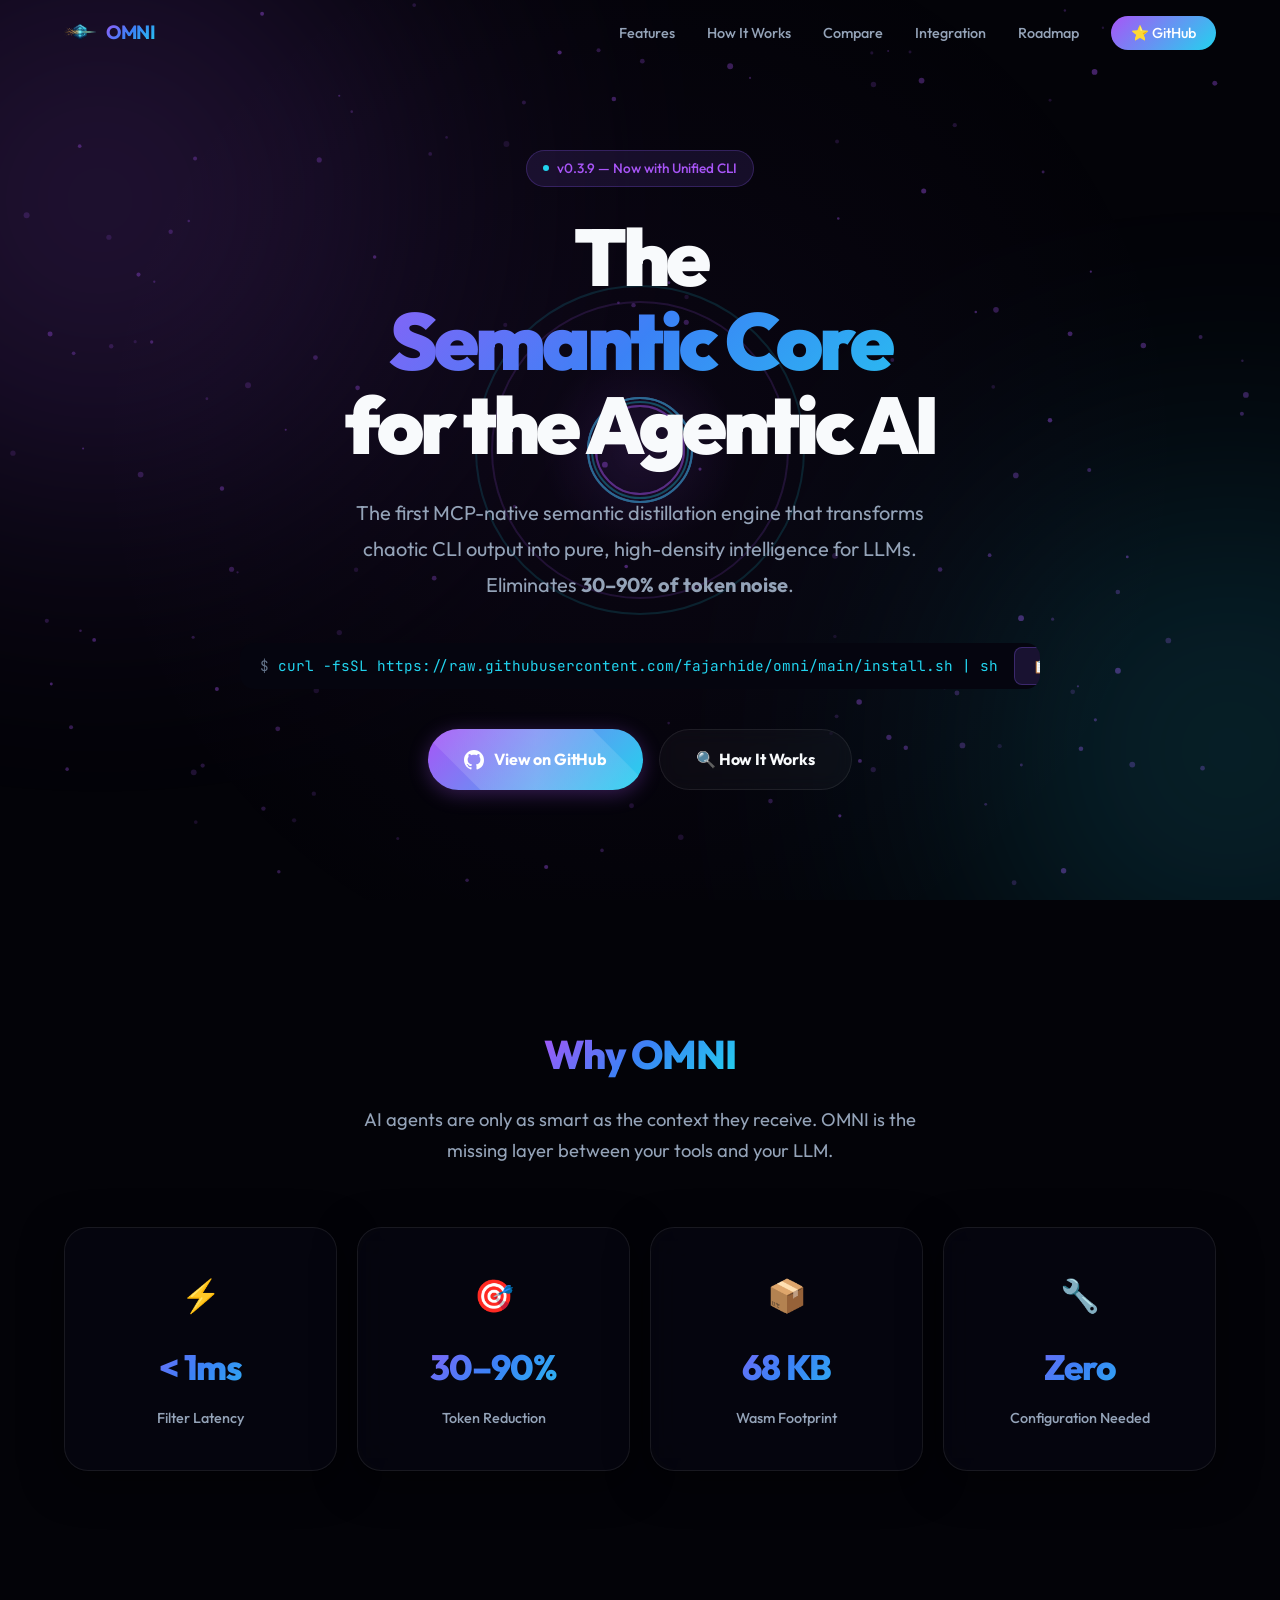
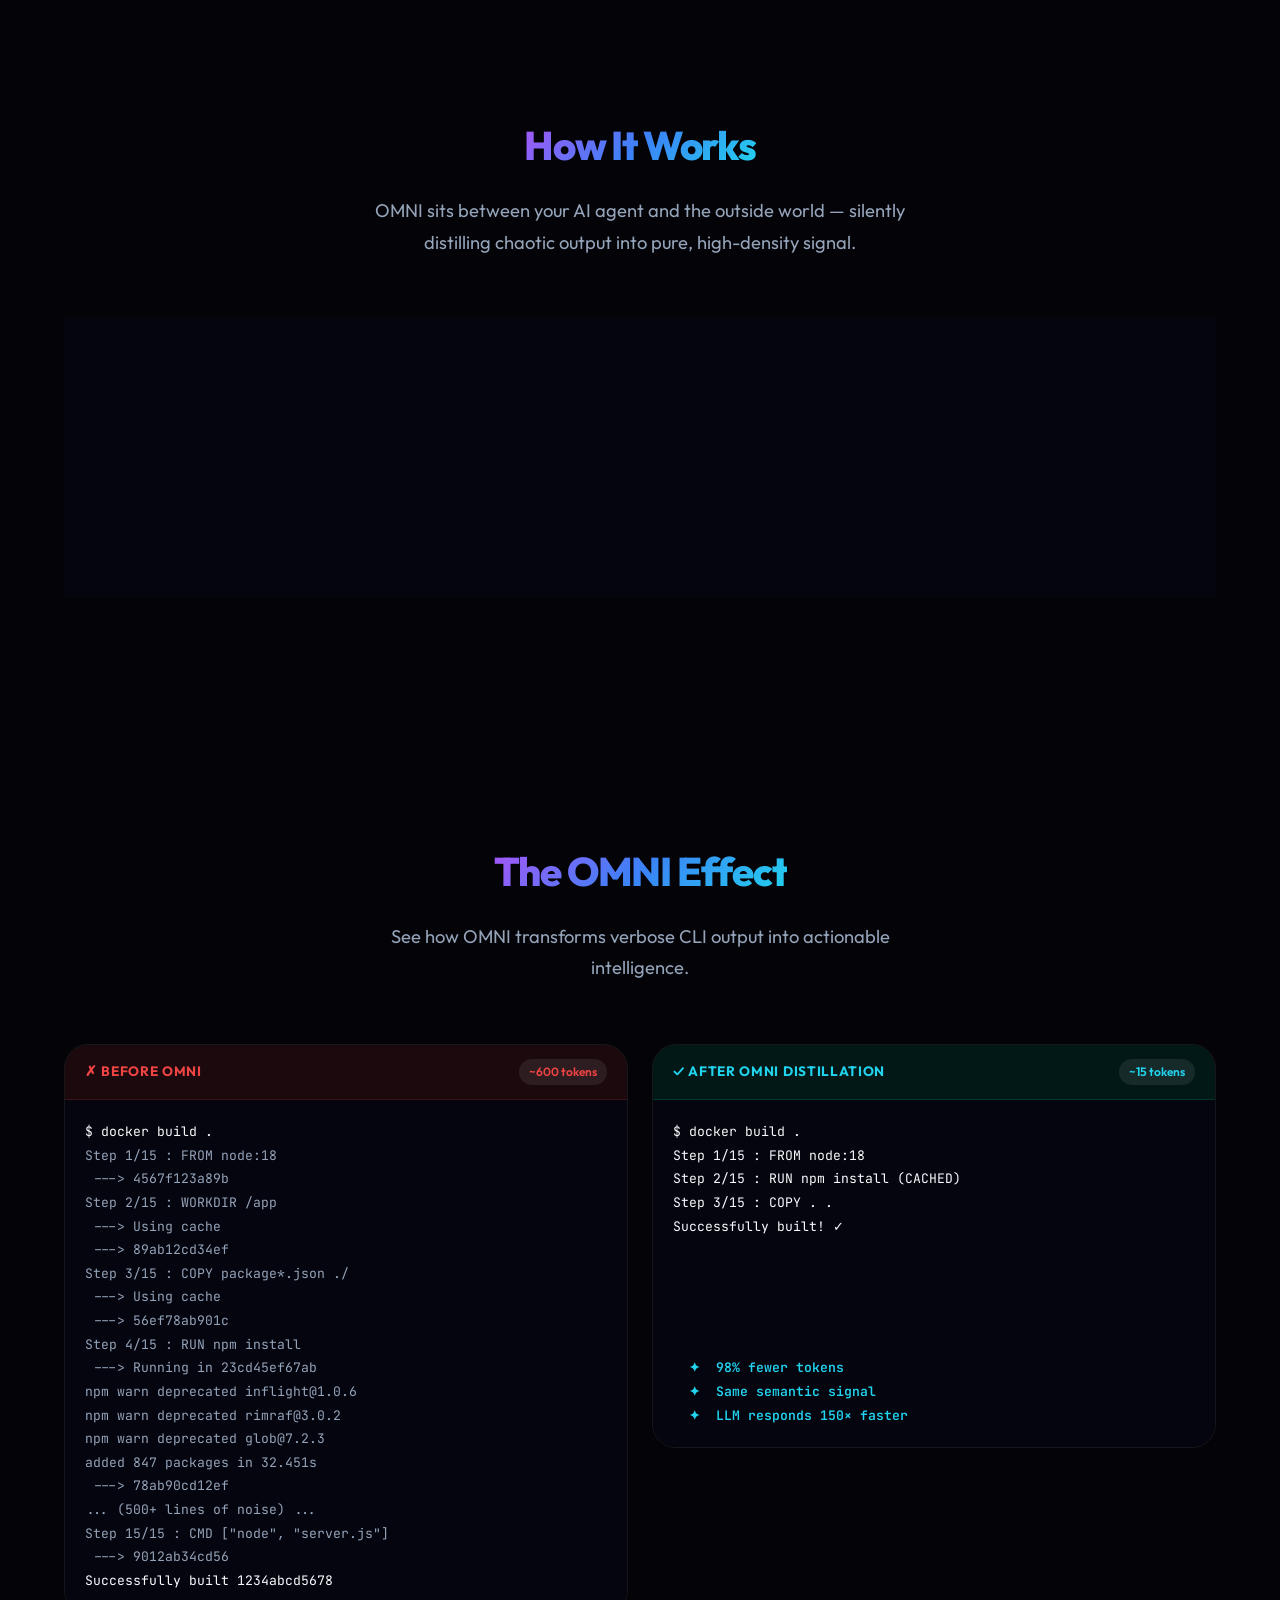
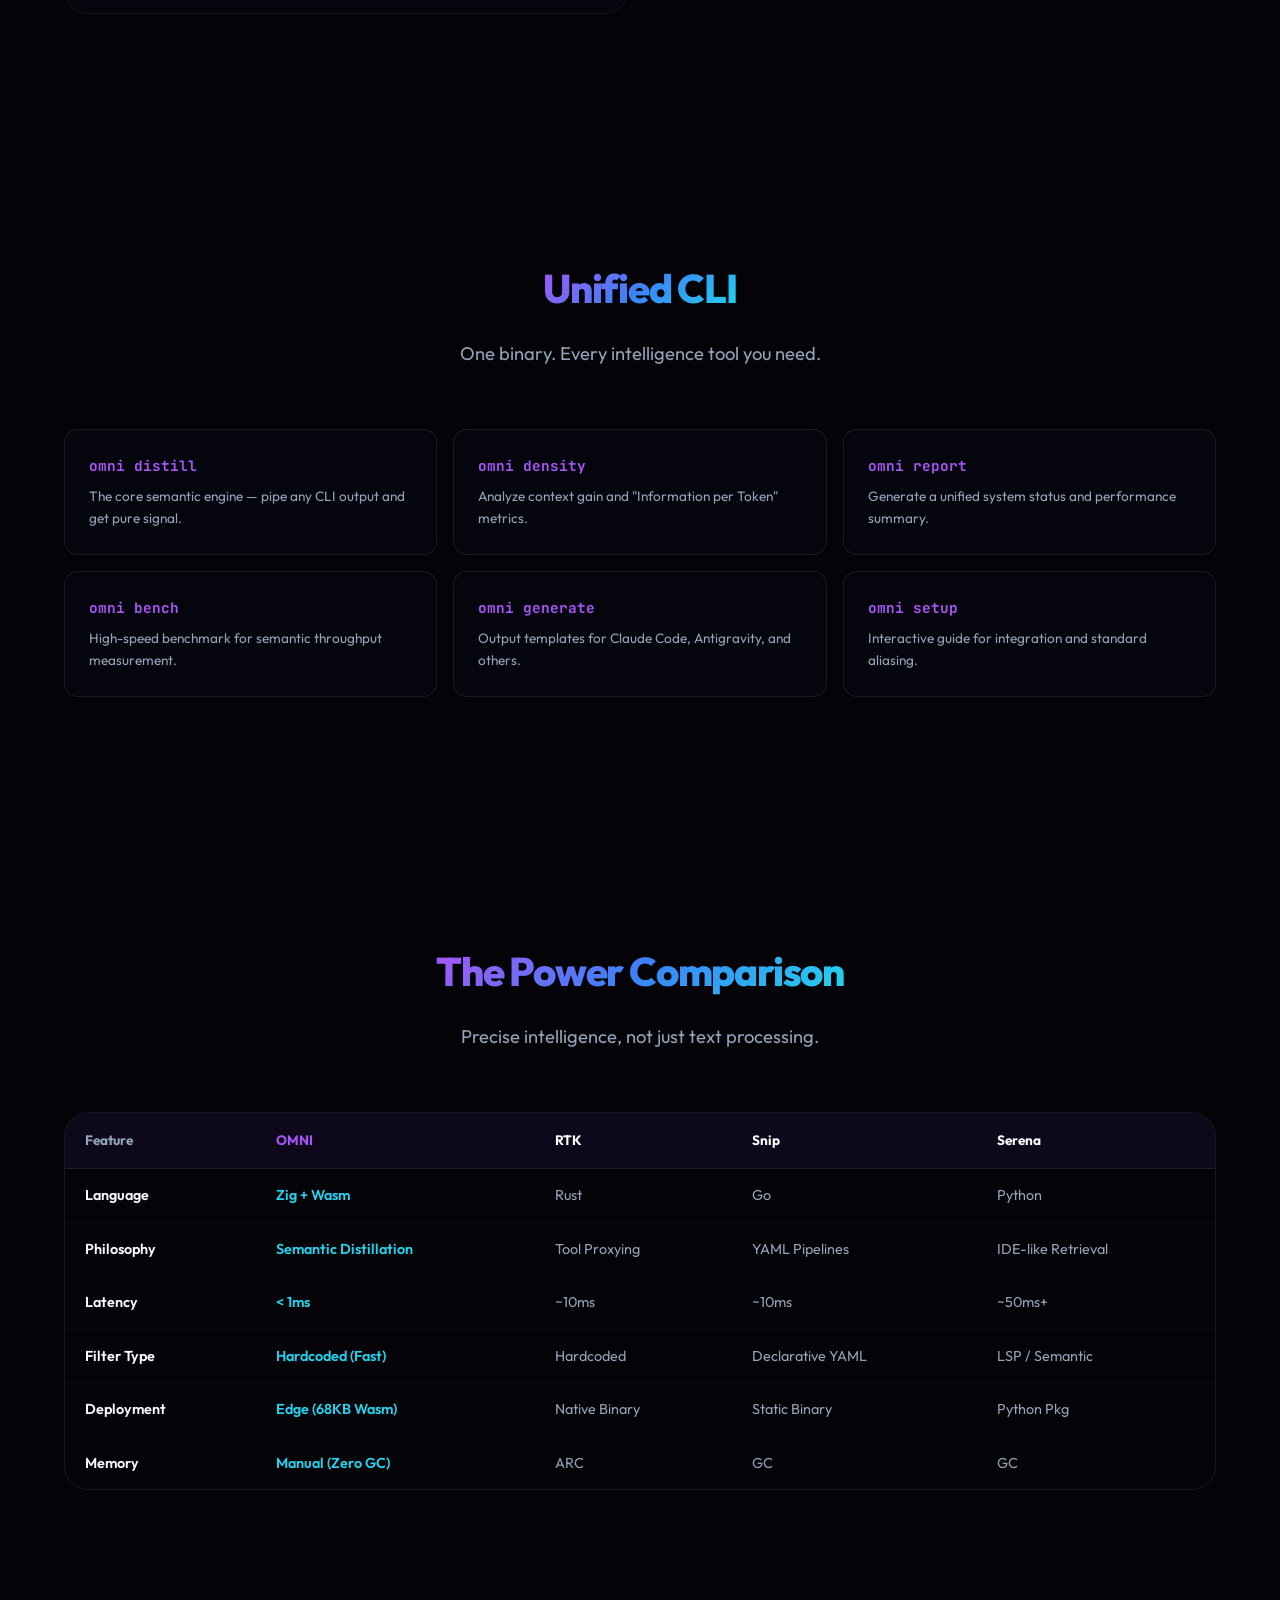
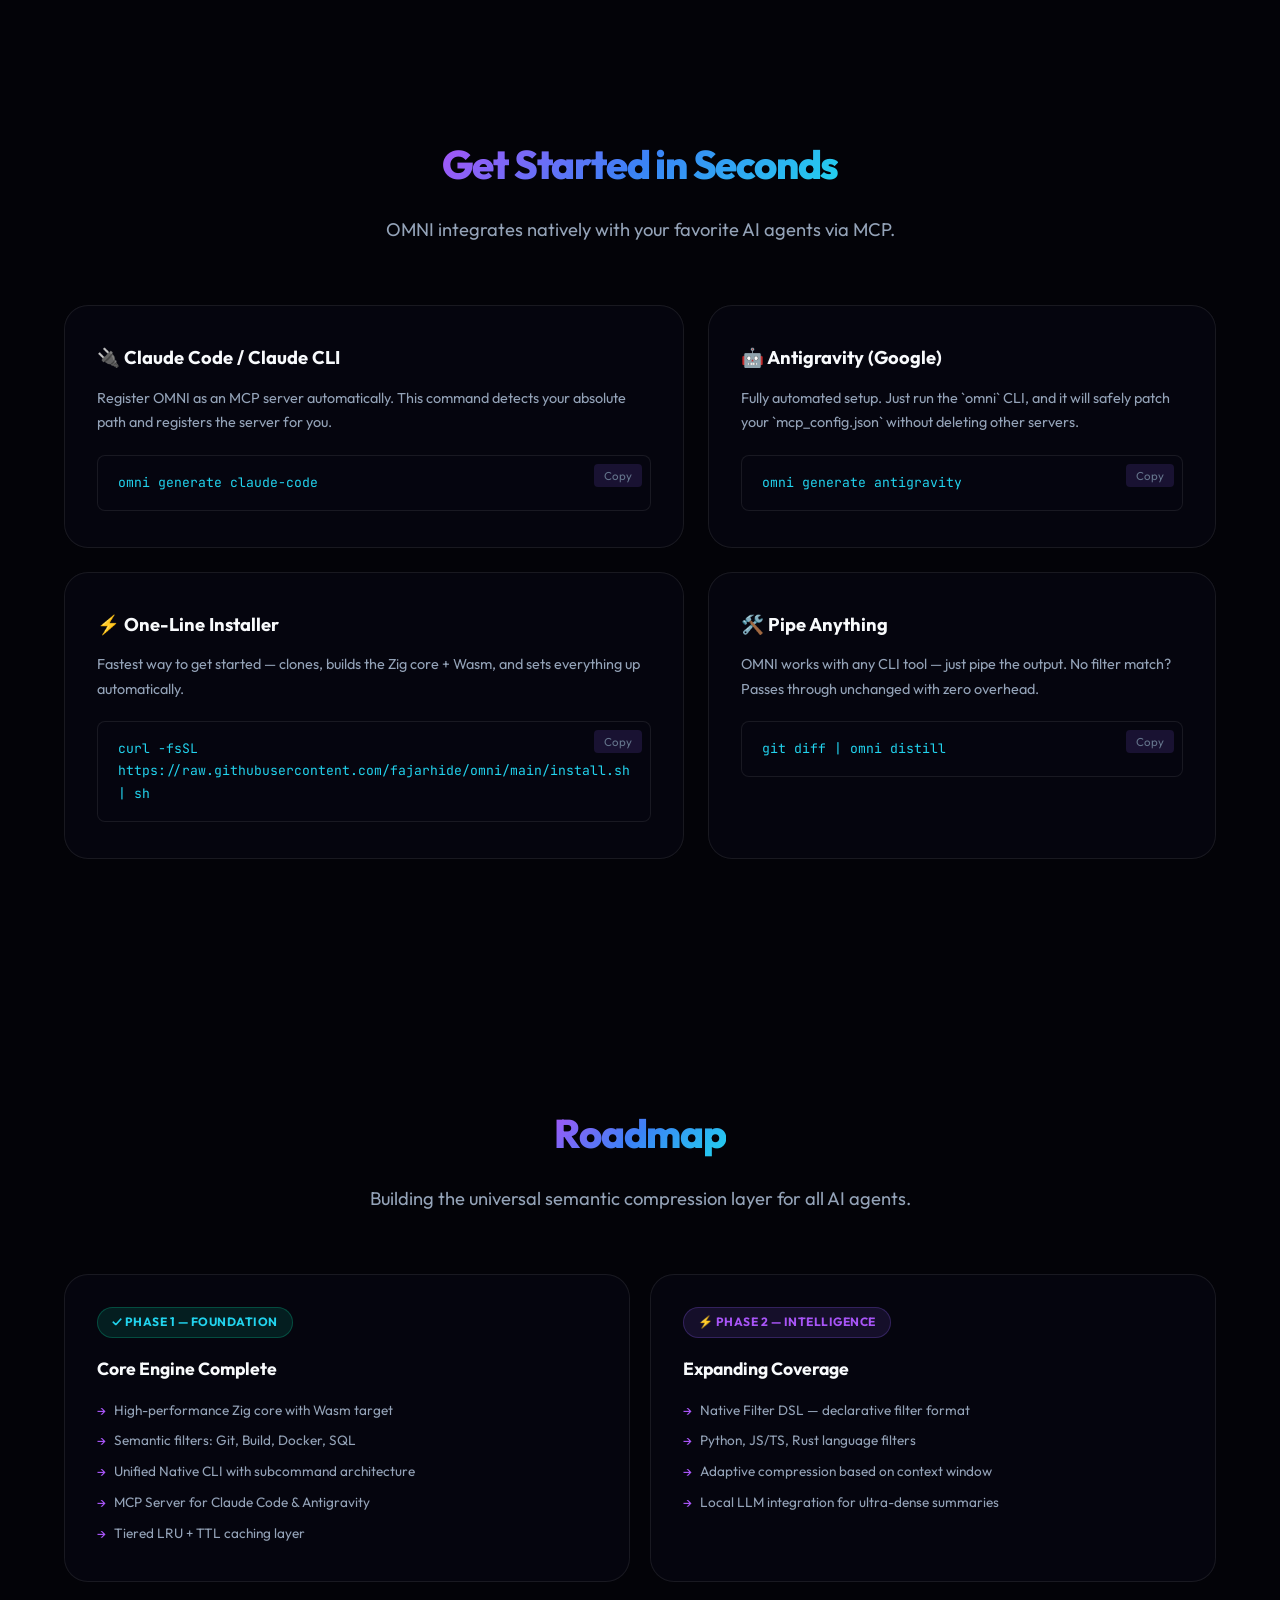
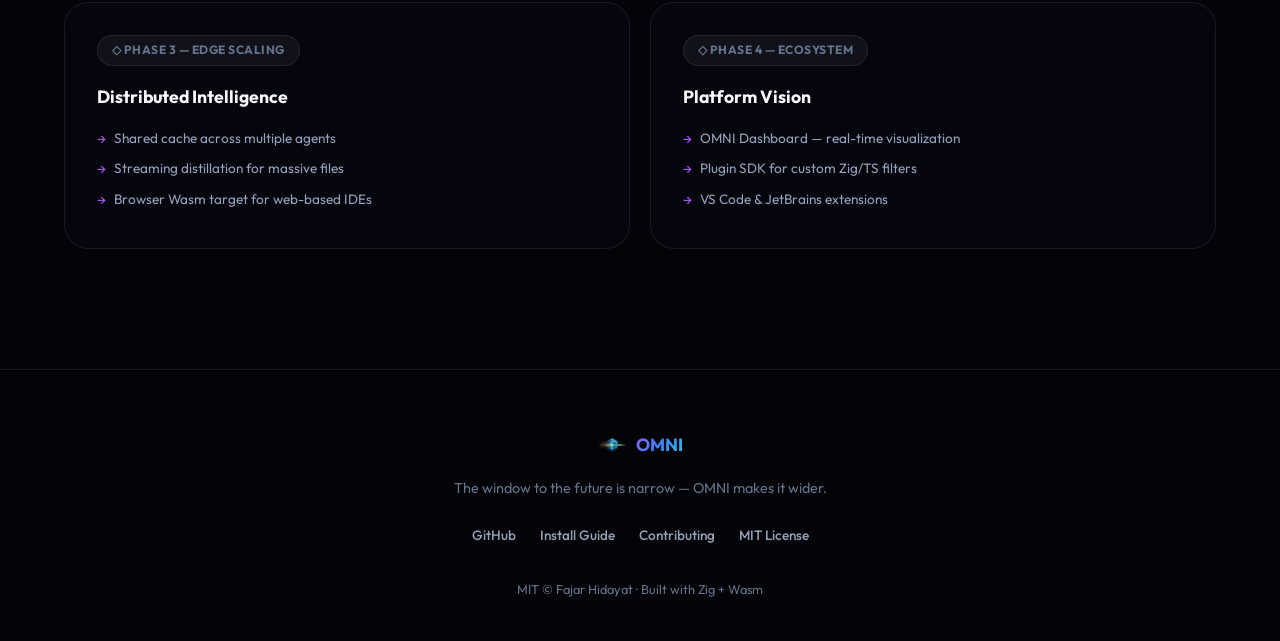
==== page/index.html @ d7916f7d "feat: Add `update` command for version checks, improve Homebrew path stability, and dynamically upda" ====
<!DOCTYPE html>
<html lang="en">
<head>
  <meta charset="UTF-8">
  <meta name="viewport" content="width=device-width, initial-scale=1.0">
  <title>OMNI — The Semantic Core for the Agentic AI</title>
  <meta name="description" content="The first MCP-native semantic distillation engine. Eliminates 30–90% of token noise from CLI output — powered by Zig, portable via Wasm.">
  <meta name="keywords" content="OMNI, MCP, semantic distillation, token optimization, Zig, WebAssembly, LLM, AI, Claude, context window">
  <meta name="author" content="Fajar Hidayat">
  <meta property="og:title" content="OMNI — The Semantic Core for the Agentic AI">
  <meta property="og:description" content="Eliminate 30–90% of token noise. The first MCP-native semantic distillation engine powered by Zig + Wasm.">
  <meta property="og:type" content="website">
  <link rel="stylesheet" href="style.css">
</head>
<body>

  <!-- Starfield Background -->
  <div class="starfield" aria-hidden="true"></div>

  <!-- ===== NAVBAR ===== -->
  <nav class="navbar" id="navbar">
    <div class="container">
      <a href="#" class="nav-brand">
        <img src="logo.png" alt="OMNI Logo">
        <span class="gradient-text">OMNI</span>
      </a>
      <ul class="nav-links">
        <li><a href="#features">Features</a></li>
        <li><a href="#how-it-works">How It Works</a></li>
        <li><a href="#comparison">Compare</a></li>
        <li><a href="#integration">Integration</a></li>
        <li><a href="#roadmap">Roadmap</a></li>
        <li><a href="https://github.com/fajarhide/omni" class="nav-cta" target="_blank">⭐ GitHub</a></li>
      </ul>
      <button class="mobile-toggle" aria-label="Toggle menu" id="mobile-toggle">☰</button>
    </div>
  </nav>

  <!-- ===== HERO ===== -->
  <section class="hero" id="hero">
    <canvas id="hero-canvas"></canvas>
    <div class="hero-content">
      <div class="hero-badge">
        <span class="dot"></span>
        v0.3.9 — Now with Unified CLI
      </div>
      <h1>
        <span class="reveal">The <span class="gradient-text">Semantic Core</span></span>
        <span class="reveal">for the Agentic AI</span>
      </h1>
      <p class="hero-description">
        The first MCP-native semantic distillation engine that transforms chaotic CLI output 
        into pure, high-density intelligence for LLMs. Eliminates <strong>30–90% of token noise</strong>.
      </p>

      <!-- One-Line Installer -->
      <div class="install-box">
        <code><span class="prefix">$</span> curl -fsSL https://raw.githubusercontent.com/fajarhide/omni/main/install.sh | sh</code>
        <button class="copy-btn" data-copy="curl -fsSL https://raw.githubusercontent.com/fajarhide/omni/main/install.sh | sh">
          📋 Copy
        </button>
      </div>

      <div class="hero-actions">
        <a href="https://github.com/fajarhide/omni" class="btn btn-primary" target="_blank">
          <svg width="20" height="20" viewBox="0 0 24 24" fill="currentColor"><path d="M12 0C5.37 0 0 5.37 0 12c0 5.31 3.435 9.795 8.205 11.385.6.105.825-.255.825-.57 0-.285-.015-1.23-.015-2.235-3.015.555-3.795-.735-4.035-1.41-.135-.345-.72-1.41-1.23-1.695-.42-.225-1.02-.78-.015-.795.945-.015 1.62.87 1.845 1.23 1.08 1.815 2.805 1.305 3.495.99.105-.78.42-1.305.765-1.605-2.67-.3-5.46-1.335-5.46-5.925 0-1.305.465-2.385 1.23-3.225-.12-.3-.54-1.53.12-3.18 0 0 1.005-.315 3.3 1.23.96-.27 1.98-.405 3-.405s2.04.135 3 .405c2.295-1.56 3.3-1.23 3.3-1.23.66 1.65.24 2.88.12 3.18.765.84 1.23 1.905 1.23 3.225 0 4.605-2.805 5.625-5.475 5.925.435.375.81 1.095.81 2.22 0 1.605-.015 2.895-.015 3.3 0 .315.225.69.825.57A12.02 12.02 0 0 0 24 12c0-6.63-5.37-12-12-12z"/></svg>
          View on GitHub
        </a>
        <a href="#how-it-works" class="btn btn-secondary">
          🔍 How It Works
        </a>
      </div>
    </div>
  </section>

  <!-- ===== FEATURE STATS ===== -->
  <section class="stats" id="features">
    <div class="container">
      <h2 class="section-title reveal"><span class="gradient-text">Why OMNI</span></h2>
      <p class="section-subtitle reveal">
        AI agents are only as smart as the context they receive. OMNI is the missing layer 
        between your tools and your LLM.
      </p>
      <div class="stats-grid reveal-children">
        <div class="stat-card">
          <span class="stat-icon">⚡</span>
          <div class="stat-value gradient-text">&lt; 1ms</div>
          <div class="stat-label">Filter Latency</div>
        </div>
        <div class="stat-card">
          <span class="stat-icon">🎯</span>
          <div class="stat-value gradient-text">30–90%</div>
          <div class="stat-label">Token Reduction</div>
        </div>
        <div class="stat-card">
          <span class="stat-icon">📦</span>
          <div class="stat-value gradient-text">68 KB</div>
          <div class="stat-label">Wasm Footprint</div>
        </div>
        <div class="stat-card">
          <span class="stat-icon">🔧</span>
          <div class="stat-value gradient-text">Zero</div>
          <div class="stat-label">Configuration Needed</div>
        </div>
      </div>
    </div>
  </section>

  <!-- ===== HOW IT WORKS ===== -->
  <section class="pipeline" id="how-it-works">
    <div class="container">
      <h2 class="section-title reveal"><span class="gradient-text">How It Works</span></h2>
      <p class="section-subtitle reveal">
        OMNI sits between your AI agent and the outside world — silently distilling 
        chaotic output into pure, high-density signal.
      </p>
      <div class="pipeline-visual reveal">
        <div class="pipeline-step">
          <div class="pipeline-node">
            <div class="node-icon">🛠️</div>
            <div class="node-title">Tool Output</div>
            <div class="node-desc">git diff · docker build<br>npm install · SQL queries</div>
          </div>
        </div>
        <div class="pipeline-arrow">→</div>
        <div class="pipeline-step">
          <div class="pipeline-node highlight">
            <div class="node-icon">🌌</div>
            <div class="node-title">OMNI Engine</div>
            <div class="node-desc">Zig Core + Wasm<br>LRU Cache · Semantic Filter</div>
          </div>
        </div>
        <div class="pipeline-arrow">→</div>
        <div class="pipeline-step">
          <div class="pipeline-node">
            <div class="node-icon">✨</div>
            <div class="node-title">Pure Signal</div>
            <div class="node-desc">30–90% fewer tokens<br>Zero noise, full context</div>
          </div>
        </div>
        <div class="pipeline-arrow">→</div>
        <div class="pipeline-step">
          <div class="pipeline-node">
            <div class="node-icon">🤖</div>
            <div class="node-title">AI Agent</div>
            <div class="node-desc">Claude · Cursor<br>Windsurf · Any MCP client</div>
          </div>
        </div>
      </div>
    </div>
  </section>

  <!-- ===== BEFORE / AFTER ===== -->
  <section class="comparison" id="before-after">
    <div class="container">
      <h2 class="section-title reveal"><span class="gradient-text">The OMNI Effect</span></h2>
      <p class="section-subtitle reveal">See how OMNI transforms verbose CLI output into actionable intelligence.</p>
      <div class="comparison-grid reveal-children">
        <div class="comparison-block before">
          <div class="comparison-header">
            ✗ Before OMNI
            <span class="token-badge">~600 tokens</span>
          </div>
          <pre>
<span class="highlight-line">$ docker build .</span>
Step 1/15 : FROM node:18
 ---> 4567f123a89b
Step 2/15 : WORKDIR /app
 ---> Using cache
 ---> 89ab12cd34ef
Step 3/15 : COPY package*.json ./
 ---> Using cache
 ---> 56ef78ab901c
Step 4/15 : RUN npm install
 ---> Running in 23cd45ef67ab
npm warn deprecated inflight@1.0.6
npm warn deprecated rimraf@3.0.2
npm warn deprecated glob@7.2.3
added 847 packages in 32.451s
 ---> 78ab90cd12ef
... (500+ lines of noise) ...
Step 15/15 : CMD ["node", "server.js"]
 ---> 9012ab34cd56
<span class="highlight-line">Successfully built 1234abcd5678</span></pre>
        </div>
        <div class="comparison-block after">
          <div class="comparison-header">
            ✓ After OMNI Distillation
            <span class="token-badge">~15 tokens</span>
          </div>
          <pre>
<span class="highlight-line">$ docker build .</span>
<span class="highlight-line">Step 1/15 : FROM node:18</span>
<span class="highlight-line">Step 2/15 : RUN npm install (CACHED)</span>
<span class="highlight-line">Step 3/15 : COPY . .</span>
<span class="highlight-line">Successfully built! ✓</span>




<span style="color: var(--accent-cyan); font-weight: 600;">
  ✦  98% fewer tokens
  ✦  Same semantic signal
  ✦  LLM responds 150× faster</span></pre>
        </div>
      </div>
    </div>
  </section>

  <!-- ===== CLI SUBCOMMANDS ===== -->
  <section class="cli-section" id="cli">
    <div class="container">
      <h2 class="section-title reveal"><span class="gradient-text">Unified CLI</span></h2>
      <p class="section-subtitle reveal">One binary. Every intelligence tool you need.</p>
      <div class="cli-grid reveal-children">
        <div class="cli-card">
          <div class="cli-name">omni distill</div>
          <div class="cli-desc">The core semantic engine — pipe any CLI output and get pure signal.</div>
        </div>
        <div class="cli-card">
          <div class="cli-name">omni density</div>
          <div class="cli-desc">Analyze context gain and "Information per Token" metrics.</div>
        </div>
        <div class="cli-card">
          <div class="cli-name">omni report</div>
          <div class="cli-desc">Generate a unified system status and performance summary.</div>
        </div>
        <div class="cli-card">
          <div class="cli-name">omni bench</div>
          <div class="cli-desc">High-speed benchmark for semantic throughput measurement.</div>
        </div>
        <div class="cli-card">
          <div class="cli-name">omni generate</div>
          <div class="cli-desc">Output templates for Claude Code, Antigravity, and others.</div>
        </div>
        <div class="cli-card">
          <div class="cli-name">omni setup</div>
          <div class="cli-desc">Interactive guide for integration and standard aliasing.</div>
        </div>
      </div>
    </div>
  </section>

  <!-- ===== COMPARISON TABLE ===== -->
  <section class="table-section" id="comparison">
    <div class="container">
      <h2 class="section-title reveal"><span class="gradient-text">The Power Comparison</span></h2>
      <p class="section-subtitle reveal">Precise intelligence, not just text processing.</p>
      <div class="comparison-table-wrapper reveal">
        <table class="comparison-table">
          <thead>
            <tr>
              <th>Feature</th>
              <th class="omni-col">OMNI</th>
              <th>RTK</th>
              <th>Snip</th>
              <th>Serena</th>
            </tr>
          </thead>
          <tbody>
            <tr>
              <td>Language</td>
              <td class="omni-col">Zig + Wasm</td>
              <td>Rust</td>
              <td>Go</td>
              <td>Python</td>
            </tr>
            <tr>
              <td>Philosophy</td>
              <td class="omni-col">Semantic Distillation</td>
              <td>Tool Proxying</td>
              <td>YAML Pipelines</td>
              <td>IDE-like Retrieval</td>
            </tr>
            <tr>
              <td>Latency</td>
              <td class="omni-col">< 1ms</td>
              <td>~10ms</td>
              <td>~10ms</td>
              <td>~50ms+</td>
            </tr>
            <tr>
              <td>Filter Type</td>
              <td class="omni-col">Hardcoded (Fast)</td>
              <td>Hardcoded</td>
              <td>Declarative YAML</td>
              <td>LSP / Semantic</td>
            </tr>
            <tr>
              <td>Deployment</td>
              <td class="omni-col">Edge (68KB Wasm)</td>
              <td>Native Binary</td>
              <td>Static Binary</td>
              <td>Python Pkg</td>
            </tr>
            <tr>
              <td>Memory</td>
              <td class="omni-col">Manual (Zero GC)</td>
              <td>ARC</td>
              <td>GC</td>
              <td>GC</td>
            </tr>
          </tbody>
        </table>
      </div>
    </div>
  </section>

  <!-- ===== INTEGRATION ===== -->
  <section class="integration" id="integration">
    <div class="container">
      <h2 class="section-title reveal"><span class="gradient-text">Get Started in Seconds</span></h2>
      <p class="section-subtitle reveal">OMNI integrates natively with your favorite AI agents via MCP.</p>
      <div class="integration-cards reveal-children">
        <div class="integration-card">
          <h3>🔌 Claude Code / Claude CLI</h3>
          <p>Register OMNI as an MCP server automatically. This command detects your absolute path and registers the server for you.</p>
          <div class="code-block">
            <button class="code-copy" data-copy='omni generate claude-code'>Copy</button>
            omni generate claude-code
          </div>
        </div>
        <div class="integration-card">
          <h3>🤖 Antigravity (Google)</h3>
          <p>Fully automated setup. Just run the `omni` CLI, and it will safely patch your `mcp_config.json` without deleting other servers.</p>
          <div class="code-block">
            <button class="code-copy" data-copy='omni generate antigravity'>Copy</button>
            omni generate antigravity
          </div>
        </div>
        <div class="integration-card">
          <h3>⚡ One-Line Installer</h3>
          <p>Fastest way to get started — clones, builds the Zig core + Wasm, and sets everything up automatically.</p>
          <div class="code-block">
            <button class="code-copy" data-copy="curl -fsSL https://raw.githubusercontent.com/fajarhide/omni/main/install.sh | sh">Copy</button>
            curl -fsSL https://raw.githubusercontent.com/fajarhide/omni/main/install.sh | sh
          </div>
        </div>
        <div class="integration-card">
          <h3>🛠️ Pipe Anything</h3>
          <p>OMNI works with any CLI tool — just pipe the output. No filter match? Passes through unchanged with zero overhead.</p>
          <div class="code-block">
            <button class="code-copy" data-copy="git diff | omni distill">Copy</button>
            git diff | omni distill
          </div>
        </div>
      </div>
    </div>
  </section>

  <!-- ===== ROADMAP ===== -->
  <section class="roadmap" id="roadmap">
    <div class="container">
      <h2 class="section-title reveal"><span class="gradient-text">Roadmap</span></h2>
      <p class="section-subtitle reveal">Building the universal semantic compression layer for all AI agents.</p>
      <div class="roadmap-grid reveal-children">
        <div class="roadmap-card">
          <span class="phase-badge completed">✓ Phase 1 — Foundation</span>
          <h3>Core Engine Complete</h3>
          <ul>
            <li>High-performance Zig core with Wasm target</li>
            <li>Semantic filters: Git, Build, Docker, SQL</li>
            <li>Unified Native CLI with subcommand architecture</li>
            <li>MCP Server for Claude Code & Antigravity</li>
            <li>Tiered LRU + TTL caching layer</li>
          </ul>
        </div>
        <div class="roadmap-card">
          <span class="phase-badge in-progress">⚡ Phase 2 — Intelligence</span>
          <h3>Expanding Coverage</h3>
          <ul>
            <li>Native Filter DSL — declarative filter format</li>
            <li>Python, JS/TS, Rust language filters</li>
            <li>Adaptive compression based on context window</li>
            <li>Local LLM integration for ultra-dense summaries</li>
          </ul>
        </div>
        <div class="roadmap-card">
          <span class="phase-badge planned">◇ Phase 3 — Edge Scaling</span>
          <h3>Distributed Intelligence</h3>
          <ul>
            <li>Shared cache across multiple agents</li>
            <li>Streaming distillation for massive files</li>
            <li>Browser Wasm target for web-based IDEs</li>
          </ul>
        </div>
        <div class="roadmap-card">
          <span class="phase-badge planned">◇ Phase 4 — Ecosystem</span>
          <h3>Platform Vision</h3>
          <ul>
            <li>OMNI Dashboard — real-time visualization</li>
            <li>Plugin SDK for custom Zig/TS filters</li>
            <li>VS Code & JetBrains extensions</li>
          </ul>
        </div>
      </div>
    </div>
  </section>

  <!-- ===== FOOTER ===== -->
  <footer class="footer">
    <div class="container">
      <div class="footer-brand">
        <img src="logo.png" alt="OMNI Logo">
        <span class="gradient-text">OMNI</span>
      </div>
      <p class="footer-tagline">The window to the future is narrow — OMNI makes it wider.</p>
      <div class="footer-links">
        <a href="https://github.com/fajarhide/omni" target="_blank">GitHub</a>
        <a href="https://github.com/fajarhide/omni/blob/main/INSTALL.md" target="_blank">Install Guide</a>
        <a href="https://github.com/fajarhide/omni/blob/main/CONTRIBUTING.md" target="_blank">Contributing</a>
        <a href="https://github.com/fajarhide/omni/blob/main/LICENSE" target="_blank">MIT License</a>
      </div>
      <p class="footer-copy">MIT © Fajar Hidayat · Built with Zig + Wasm</p>
    </div>
  </footer>

  <script src="script.js"></script>
</body>
</html>
---- page/style.css ----
/* ============================================
   OMNI Landing Page — Design System
   ============================================ */

@import url('https://fonts.googleapis.com/css2?family=Outfit:wght@300;400;500;600;700;800;900&family=JetBrains+Mono:wght@400;500;600;700&display=swap');

:root {
  --bg-primary: #030308;
  --bg-secondary: #080814;
  --bg-card: rgba(10, 10, 25, 0.4);
  --bg-card-hover: rgba(15, 15, 40, 0.6);
  --bg-code: #05050f;

  --text-primary: #f8fafc;
  --text-secondary: #94a3b8;
  --text-muted: #64748b;

  --accent-purple: #a855f7;
  --accent-cyan: #22d3ee;
  --accent-blue: #3b82f6;
  --accent-pink: #f472b6;

  --gradient-main: linear-gradient(135deg, #a855f7, #22d3ee);
  --gradient-hero: linear-gradient(135deg, #a855f7 0%, #3b82f6 50%, #22d3ee 100%);
  --gradient-glass: linear-gradient(135deg, rgba(255, 255, 255, 0.1), rgba(255, 255, 255, 0.03));
  
  --border-subtle: rgba(255, 255, 255, 0.08);
  --border-glow: rgba(168, 85, 247, 0.3);

  --radius-sm: 8px;
  --radius-md: 14px;
  --radius-lg: 24px;
  --radius-xl: 32px;

  --shadow-glow: 0 0 40px rgba(168, 85, 247, 0.15);
  --shadow-card: 0 10px 40px rgba(0, 0, 0, 0.5);

  --font-sans: 'Outfit', -apple-system, BlinkMacSystemFont, sans-serif;
  --font-mono: 'JetBrains Mono', 'Fira Code', monospace;

  --max-width: 1200px;
  --section-padding: 120px 0;
}

/* --- Reset & Base --- */
*, *::before, *::after {
  margin: 0;
  padding: 0;
  box-sizing: border-box;
}

html {
  scroll-behavior: smooth;
  font-size: 16px;
}

body {
  font-family: var(--font-sans);
  background: var(--bg-primary);
  color: var(--text-primary);
  line-height: 1.7;
  overflow-x: hidden;
  -webkit-font-smoothing: antialiased;
  -moz-osx-font-smoothing: grayscale;
}

a {
  text-decoration: none;
  color: inherit;
}

img {
  max-width: 100%;
  display: block;
}

/* --- Utility --- */
.container {
  max-width: var(--max-width);
  margin: 0 auto;
  padding: 0 24px;
}

.gradient-text {
  background: var(--gradient-hero);
  -webkit-background-clip: text;
  background-clip: text;
  -webkit-text-fill-color: transparent;
}

.section-title {
  font-size: 2.5rem;
  font-weight: 800;
  text-align: center;
  margin-bottom: 16px;
  letter-spacing: -0.03em;
}

.section-subtitle {
  color: var(--text-secondary);
  text-align: center;
  font-size: 1.15rem;
  max-width: 600px;
  margin: 0 auto 60px;
  line-height: 1.7;
}

/* --- Scroll Reveal --- */
.reveal {
  opacity: 0;
  transform: translateY(40px);
  transition: opacity 0.8s cubic-bezier(0.16, 1, 0.3, 1),
              transform 0.8s cubic-bezier(0.16, 1, 0.3, 1);
}

.reveal.visible {
  opacity: 1;
  transform: translateY(0);
}

/* Staggered children */
.reveal-children > * {
  opacity: 0;
  transform: translateY(30px);
  transition: opacity 0.6s cubic-bezier(0.16, 1, 0.3, 1),
              transform 0.6s cubic-bezier(0.16, 1, 0.3, 1);
}

.reveal-children.visible > *:nth-child(1) { transition-delay: 0.05s; }
.reveal-children.visible > *:nth-child(2) { transition-delay: 0.12s; }
.reveal-children.visible > *:nth-child(3) { transition-delay: 0.19s; }
.reveal-children.visible > *:nth-child(4) { transition-delay: 0.26s; }
.reveal-children.visible > *:nth-child(5) { transition-delay: 0.33s; }

.reveal-children.visible > * {
  opacity: 1;
  transform: translateY(0);
}

/* ============================================
   NAVIGATION
   ============================================ */
.navbar {
  position: fixed;
  top: 0;
  left: 0;
  right: 0;
  z-index: 1000;
  padding: 16px 0;
  transition: background 0.3s ease, box-shadow 0.3s ease;
}

.navbar.scrolled {
  background: rgba(6, 6, 15, 0.85);
  backdrop-filter: blur(20px);
  -webkit-backdrop-filter: blur(20px);
  box-shadow: 0 1px 0 var(--border-subtle);
}

.navbar .container {
  display: flex;
  align-items: center;
  justify-content: space-between;
}

.nav-brand {
  display: flex;
  align-items: center;
  gap: 10px;
  font-weight: 700;
  font-size: 1.2rem;
  letter-spacing: -0.02em;
}

.nav-brand img {
  width: 32px;
  height: 32px;
  border-radius: 6px;
}

.nav-links {
  display: flex;
  align-items: center;
  gap: 32px;
  list-style: none;
}

.nav-links a {
  color: var(--text-secondary);
  font-size: 0.9rem;
  font-weight: 500;
  transition: color 0.2s;
}

.nav-links a:hover {
  color: var(--text-primary);
}

.nav-cta {
  background: var(--gradient-main);
  color: #fff !important;
  padding: 8px 20px;
  border-radius: 100px;
  font-weight: 600;
  font-size: 0.85rem;
  transition: transform 0.2s, box-shadow 0.2s;
}

.nav-cta:hover {
  transform: translateY(-1px);
  box-shadow: 0 4px 20px rgba(139, 92, 246, 0.4);
}

.mobile-toggle {
  display: none;
  background: none;
  border: none;
  color: var(--text-primary);
  font-size: 1.5rem;
  cursor: pointer;
}

/* ============================================
   HERO SECTION
   ============================================ */
.hero {
  position: relative;
  min-height: 100vh;
  display: flex;
  align-items: center;
  justify-content: center;
  text-align: center;
  padding: 140px 24px 100px;
  overflow: hidden;
  background: radial-gradient(circle at 50% 50%, rgba(168, 85, 247, 0.05) 0%, transparent 70%);
}

#hero-canvas {
  position: absolute;
  top: 0;
  left: 0;
  width: 100%;
  height: 100%;
  z-index: 0;
  pointer-events: none;
  opacity: 0.6;
}

/* Animated background orbs */
.hero::before,
.hero::after {
  content: '';
  position: absolute;
  border-radius: 50%;
  filter: blur(140px);
  opacity: 0.2;
  animation: float 25s infinite ease-in-out;
  z-index: 0;
}

.hero::before {
  width: 600px;
  height: 600px;
  background: var(--accent-purple);
  top: -100px;
  left: -200px;
}

.hero::after {
  width: 500px;
  height: 500px;
  background: var(--accent-cyan);
  bottom: -100px;
  right: -200px;
  animation-delay: -12.5s;
}

@keyframes float {
  0%, 100% { transform: translate(0, 0) scale(1); }
  33% { transform: translate(30px, -30px) scale(1.05); }
  66% { transform: translate(-20px, 20px) scale(0.95); }
}

.hero-content {
  position: relative;
  z-index: 1;
  max-width: 800px;
}

.hero-badge {
  display: inline-flex;
  align-items: center;
  gap: 8px;
  background: rgba(139, 92, 246, 0.12);
  border: 1px solid rgba(139, 92, 246, 0.25);
  padding: 6px 16px;
  border-radius: 100px;
  font-size: 0.85rem;
  color: var(--accent-purple);
  font-weight: 500;
  margin-bottom: 28px;
}

.hero-badge .dot {
  width: 6px;
  height: 6px;
  background: var(--accent-cyan);
  border-radius: 50%;
  animation: pulse-dot 2s infinite;
}

@keyframes pulse-dot {
  0%, 100% { opacity: 1; transform: scale(1); }
  50% { opacity: 0.5; transform: scale(1.5); }
}

.hero h1 {
  font-size: clamp(3rem, 10vw, 5rem);
  font-weight: 900;
  line-height: 1.05;
  letter-spacing: -0.05em;
  margin-bottom: 28px;
  color: var(--text-primary);
}

.hero h1 span {
  display: block;
}

.hero-description {
  font-size: 1.25rem;
  color: var(--text-secondary);
  max-width: 580px;
  margin: 0 auto 40px;
  line-height: 1.8;
}

/* Install Command */
.install-box {
  background: var(--bg-code);
  border: 1px solid var(--border-medium);
  border-radius: var(--radius-md);
  padding: 4px 4px 4px 20px;
  display: inline-flex;
  align-items: center;
  gap: 16px;
  margin-bottom: 40px;
  max-width: 100%;
  overflow-x: auto;
}

.install-box code {
  font-family: var(--font-mono);
  font-size: 0.9rem;
  color: var(--accent-cyan);
  white-space: nowrap;
}

.install-box .prefix {
  color: var(--text-muted);
  user-select: none;
}

.copy-btn {
  background: rgba(139, 92, 246, 0.15);
  border: 1px solid rgba(139, 92, 246, 0.3);
  color: var(--accent-purple);
  padding: 10px 18px;
  border-radius: var(--radius-sm);
  cursor: pointer;
  font-family: var(--font-sans);
  font-size: 0.8rem;
  font-weight: 600;
  transition: all 0.2s;
  white-space: nowrap;
}

.copy-btn:hover {
  background: rgba(139, 92, 246, 0.25);
  transform: translateY(-1px);
}

.copy-btn.copied {
  background: rgba(6, 214, 160, 0.15);
  border-color: rgba(6, 214, 160, 0.3);
  color: var(--accent-cyan);
}

/* Hero CTA buttons */
.hero-actions {
  display: flex;
  gap: 16px;
  justify-content: center;
  flex-wrap: wrap;
}

.btn {
  display: inline-flex;
  align-items: center;
  justify-content: center;
  gap: 10px;
  padding: 16px 36px;
  border-radius: 100px;
  font-weight: 700;
  font-size: 1rem;
  transition: all 0.3s cubic-bezier(0.16, 1, 0.3, 1);
  border: none;
  cursor: pointer;
  font-family: var(--font-sans);
  letter-spacing: -0.01em;
}

.btn-primary {
  background: var(--gradient-main);
  color: #fff;
  box-shadow: 0 4px 20px rgba(168, 85, 247, 0.3);
  position: relative;
  overflow: hidden;
}

.btn-primary::after {
  content: '';
  position: absolute;
  top: -50%;
  left: -50%;
  width: 200%;
  height: 200%;
  background: linear-gradient(45deg, transparent, rgba(255,255,255,0.2), transparent);
  transform: rotate(45deg);
  transition: 0.5s;
  pointer-events: none;
}

.btn-primary:hover {
  transform: translateY(-3px) scale(1.02);
  box-shadow: 0 10px 30px rgba(168, 85, 247, 0.6);
}

.btn-primary:hover::after {
  left: 100%;
}

.btn-secondary {
  background: rgba(255, 255, 255, 0.03);
  color: var(--text-primary);
  border: 1px solid var(--border-subtle);
  backdrop-filter: blur(10px);
}

.btn-secondary:hover {
  background: rgba(255, 255, 255, 0.08);
  border-color: var(--accent-cyan);
  transform: translateY(-3px);
  box-shadow: 0 10px 30px rgba(34, 211, 238, 0.2);
}

/* ============================================
   STATS / FEATURE CARDS
   ============================================ */
.stats {
  padding: var(--section-padding);
  position: relative;
}

.stats-grid {
  display: grid;
  grid-template-columns: repeat(4, 1fr);
  gap: 20px;
}

.stat-card {
  position: relative;
  background: var(--bg-card);
  backdrop-filter: blur(20px);
  -webkit-backdrop-filter: blur(20px);
  border: 1px solid var(--border-subtle);
  border-radius: var(--radius-lg);
  padding: 40px 32px;
  text-align: center;
  transition: all 0.4s cubic-bezier(0.16, 1, 0.3, 1);
  overflow: hidden;
  box-shadow: var(--shadow-card);
}

.stat-card::before {
  content: '';
  position: absolute;
  top: 0;
  left: 0;
  right: 0;
  height: 3px;
  background: var(--gradient-main);
  opacity: 0;
  transition: opacity 0.3s;
}

.stat-card:hover {
  background: var(--bg-card-hover);
  transform: translateY(-4px);
  border-color: var(--border-medium);
  box-shadow: var(--shadow-glow);
}

.stat-card:hover::before {
  opacity: 1;
}

.stat-icon {
  font-size: 2rem;
  margin-bottom: 16px;
  display: block;
}

.stat-value {
  font-size: 2.2rem;
  font-weight: 800;
  letter-spacing: -0.03em;
  margin-bottom: 8px;
}

.stat-label {
  color: var(--text-secondary);
  font-size: 0.9rem;
  font-weight: 500;
}

/* ============================================
   HOW IT WORKS — PIPELINE
   ============================================ */
.pipeline {
  padding: var(--section-padding);
}

.pipeline-visual {
  background: var(--bg-card);
  border: 1px solid var(--border-subtle);
  border-radius: var(--radius-xl);
  padding: 48px 40px;
  display: flex;
  align-items: center;
  justify-content: center;
  gap: 24px;
  flex-wrap: wrap;
  backdrop-filter: blur(12px);
}

.pipeline-step {
  text-align: center;
  flex: 0 0 auto;
}

.pipeline-node {
  background: var(--bg-secondary);
  border: 1px solid var(--border-subtle);
  border-radius: var(--radius-md);
  padding: 24px 28px;
  min-width: 160px;
  transition: all 0.3s;
}

.pipeline-node.highlight {
  border-color: var(--accent-purple);
  box-shadow: 0 0 30px rgba(139, 92, 246, 0.2);
  background: rgba(139, 92, 246, 0.08);
}

.pipeline-node .node-icon {
  font-size: 1.8rem;
  margin-bottom: 10px;
}

.pipeline-node .node-title {
  font-weight: 700;
  font-size: 0.95rem;
  margin-bottom: 4px;
}

.pipeline-node .node-desc {
  font-size: 0.78rem;
  color: var(--text-muted);
}

.pipeline-arrow {
  color: var(--accent-purple);
  font-size: 1.6rem;
  opacity: 0.6;
}

/* ============================================
   BEFORE / AFTER
   ============================================ */
.comparison {
  padding: var(--section-padding);
}

.comparison-grid {
  display: grid;
  grid-template-columns: 1fr 1fr;
  gap: 24px;
  align-items: start;
}

.comparison-block {
  border-radius: var(--radius-lg);
  overflow: hidden;
  border: 1px solid var(--border-subtle);
}

.comparison-header {
  padding: 14px 20px;
  font-weight: 700;
  font-size: 0.85rem;
  letter-spacing: 0.05em;
  text-transform: uppercase;
  display: flex;
  align-items: center;
  gap: 8px;
}

.comparison-block.before .comparison-header {
  background: rgba(239, 68, 68, 0.1);
  color: #ef4444;
  border-bottom: 1px solid rgba(239, 68, 68, 0.15);
}

.comparison-block.after .comparison-header {
  background: rgba(6, 214, 160, 0.1);
  color: var(--accent-cyan);
  border-bottom: 1px solid rgba(6, 214, 160, 0.15);
}

.comparison-block pre {
  padding: 20px;
  background: var(--bg-code);
  font-family: var(--font-mono);
  font-size: 0.82rem;
  line-height: 1.8;
  overflow-x: auto;
  margin: 0;
  color: var(--text-secondary);
}

.comparison-block pre .highlight-line {
  color: var(--text-primary);
}

.token-badge {
  margin-left: auto;
  background: rgba(255,255,255,0.08);
  padding: 3px 10px;
  border-radius: 100px;
  font-size: 0.75rem;
  font-weight: 600;
  letter-spacing: 0;
  text-transform: none;
}

/* ============================================
   COMPARISON TABLE
   ============================================ */
.table-section {
  padding: var(--section-padding);
}

.comparison-table-wrapper {
  overflow-x: auto;
  border-radius: var(--radius-lg);
  border: 1px solid var(--border-subtle);
}

.comparison-table {
  width: 100%;
  border-collapse: collapse;
  font-size: 0.9rem;
}

.comparison-table thead {
  background: rgba(139, 92, 246, 0.08);
}

.comparison-table th {
  padding: 16px 20px;
  text-align: left;
  font-weight: 700;
  font-size: 0.85rem;
  color: var(--text-primary);
  border-bottom: 1px solid var(--border-subtle);
  white-space: nowrap;
}

.comparison-table th:first-child {
  color: var(--text-secondary);
}

.comparison-table th.omni-col {
  color: var(--accent-purple);
}

.comparison-table td {
  padding: 14px 20px;
  border-bottom: 1px solid rgba(139, 92, 246, 0.07);
  color: var(--text-secondary);
}

.comparison-table tr:last-child td {
  border-bottom: none;
}

.comparison-table td:first-child {
  font-weight: 600;
  color: var(--text-primary);
}

.comparison-table td.omni-col {
  color: var(--accent-cyan);
  font-weight: 600;
}

.comparison-table tbody tr {
  transition: background 0.2s;
}

.comparison-table tbody tr:hover {
  background: rgba(139, 92, 246, 0.04);
}

/* ============================================
   INTEGRATION
   ============================================ */
.integration {
  padding: var(--section-padding);
}

.integration-cards {
  display: grid;
  grid-template-columns: repeat(2, 1fr);
  gap: 24px;
}

.integration-card {
  background: var(--bg-card);
  border: 1px solid var(--border-subtle);
  border-radius: var(--radius-lg);
  padding: 36px 32px;
  backdrop-filter: blur(12px);
  transition: all 0.3s;
}

.integration-card:hover {
  border-color: var(--border-medium);
  box-shadow: var(--shadow-glow);
}

.integration-card h3 {
  font-size: 1.15rem;
  font-weight: 700;
  margin-bottom: 12px;
  display: flex;
  align-items: center;
  gap: 10px;
}

.integration-card p {
  color: var(--text-secondary);
  font-size: 0.9rem;
  margin-bottom: 20px;
  line-height: 1.7;
}

.code-block {
  background: var(--bg-code);
  border: 1px solid var(--border-subtle);
  border-radius: var(--radius-sm);
  padding: 16px 20px;
  font-family: var(--font-mono);
  font-size: 0.82rem;
  color: var(--accent-cyan);
  overflow-x: auto;
  position: relative;
}

.code-block .code-copy {
  position: absolute;
  top: 8px;
  right: 8px;
  background: rgba(139, 92, 246, 0.15);
  border: none;
  color: var(--text-muted);
  padding: 4px 10px;
  border-radius: 4px;
  cursor: pointer;
  font-size: 0.72rem;
  font-family: var(--font-sans);
  transition: all 0.2s;
}

.code-block .code-copy:hover {
  color: var(--text-primary);
  background: rgba(139, 92, 246, 0.25);
}

/* ============================================
   CLI COMMANDS
   ============================================ */
.cli-section {
  padding: var(--section-padding);
}

.cli-grid {
  display: grid;
  grid-template-columns: repeat(3, 1fr);
  gap: 16px;
}

.cli-card {
  background: var(--bg-card);
  border: 1px solid var(--border-subtle);
  border-radius: var(--radius-md);
  padding: 24px;
  transition: all 0.3s;
}

.cli-card:hover {
  border-color: var(--border-medium);
  transform: translateY(-2px);
}

.cli-card .cli-name {
  font-family: var(--font-mono);
  font-size: 0.9rem;
  font-weight: 700;
  color: var(--accent-purple);
  margin-bottom: 8px;
}

.cli-card .cli-desc {
  font-size: 0.85rem;
  color: var(--text-secondary);
  line-height: 1.6;
}

/* ============================================
   ROADMAP
   ============================================ */
.roadmap {
  padding: var(--section-padding);
}

.roadmap-grid {
  display: grid;
  grid-template-columns: repeat(2, 1fr);
  gap: 20px;
}

.roadmap-card {
  background: var(--bg-card);
  border: 1px solid var(--border-subtle);
  border-radius: var(--radius-lg);
  padding: 32px;
  transition: all 0.3s;
}

.roadmap-card:hover {
  border-color: var(--border-medium);
}

.roadmap-card .phase-badge {
  display: inline-flex;
  align-items: center;
  gap: 6px;
  padding: 4px 14px;
  border-radius: 100px;
  font-size: 0.75rem;
  font-weight: 700;
  margin-bottom: 16px;
  letter-spacing: 0.04em;
  text-transform: uppercase;
}

.phase-badge.completed {
  background: rgba(6, 214, 160, 0.12);
  color: var(--accent-cyan);
  border: 1px solid rgba(6, 214, 160, 0.25);
}

.phase-badge.in-progress {
  background: rgba(139, 92, 246, 0.12);
  color: var(--accent-purple);
  border: 1px solid rgba(139, 92, 246, 0.25);
}

.phase-badge.planned {
  background: rgba(255, 255, 255, 0.05);
  color: var(--text-muted);
  border: 1px solid rgba(255, 255, 255, 0.08);
}

.roadmap-card h3 {
  font-size: 1.1rem;
  font-weight: 700;
  margin-bottom: 12px;
}

.roadmap-card ul {
  list-style: none;
  padding: 0;
}

.roadmap-card li {
  color: var(--text-secondary);
  font-size: 0.85rem;
  padding: 4px 0;
  display: flex;
  align-items: flex-start;
  gap: 8px;
  line-height: 1.6;
}

.roadmap-card li::before {
  content: '→';
  color: var(--accent-purple);
  flex-shrink: 0;
  margin-top: 1px;
}

/* ============================================
   FOOTER
   ============================================ */
.footer {
  padding: 60px 0 40px;
  border-top: 1px solid var(--border-subtle);
  text-align: center;
}

.footer-brand {
  display: flex;
  align-items: center;
  justify-content: center;
  gap: 10px;
  font-weight: 700;
  font-size: 1.1rem;
  margin-bottom: 16px;
}

.footer-brand img {
  width: 28px;
  height: 28px;
  border-radius: 6px;
}

.footer-tagline {
  color: var(--text-muted);
  font-size: 0.9rem;
  margin-bottom: 24px;
}

.footer-links {
  display: flex;
  justify-content: center;
  gap: 24px;
  margin-bottom: 32px;
}

.footer-links a {
  color: var(--text-secondary);
  font-size: 0.85rem;
  font-weight: 500;
  transition: color 0.2s;
}

.footer-links a:hover {
  color: var(--text-primary);
}

.footer-copy {
  color: var(--text-muted);
  font-size: 0.8rem;
}

/* ============================================
   RESPONSIVE
   ============================================ */
@media (max-width: 1024px) {
  .stats-grid { grid-template-columns: repeat(2, 1fr); }
  .cli-grid { grid-template-columns: repeat(2, 1fr); }
}

@media (max-width: 768px) {
  :root { --section-padding: 60px 0; }

  .nav-links { display: none; }
  .mobile-toggle { display: block; }

  .hero h1 { font-size: 2.5rem; }
  .hero-description { font-size: 1.05rem; }

  .stats-grid { grid-template-columns: 1fr; }
  .comparison-grid { grid-template-columns: 1fr; }
  .integration-cards { grid-template-columns: 1fr; }
  .cli-grid { grid-template-columns: 1fr; }
  .roadmap-grid { grid-template-columns: 1fr; }

  .pipeline-visual {
    flex-direction: column;
    padding: 28px 20px;
  }

  .pipeline-arrow {
    transform: rotate(90deg);
  }

  .section-title { font-size: 2rem; }

  .install-box {
    flex-direction: column;
    padding: 16px;
    gap: 12px;
  }

  .install-box code { font-size: 0.75rem; }
}

@media (max-width: 480px) {
  .hero h1 { font-size: 2rem; }
  .hero-actions { flex-direction: column; align-items: center; }
  .btn { width: 100%; justify-content: center; }
}

/* ============================================
   STARFIELD BACKGROUND
   ============================================ */
.starfield {
  position: fixed;
  top: 0;
  left: 0;
  width: 100%;
  height: 100%;
  pointer-events: none;
  z-index: 0;
  overflow: hidden;
}

.star {
  position: absolute;
  width: 2px;
  height: 2px;
  background: rgba(255, 255, 255, 0.5);
  border-radius: 50%;
  animation: twinkle var(--duration) infinite ease-in-out;
}

@keyframes twinkle {
  0%, 100% { opacity: 0.2; transform: scale(1); }
  50% { opacity: 0.8; transform: scale(1.4); }
}
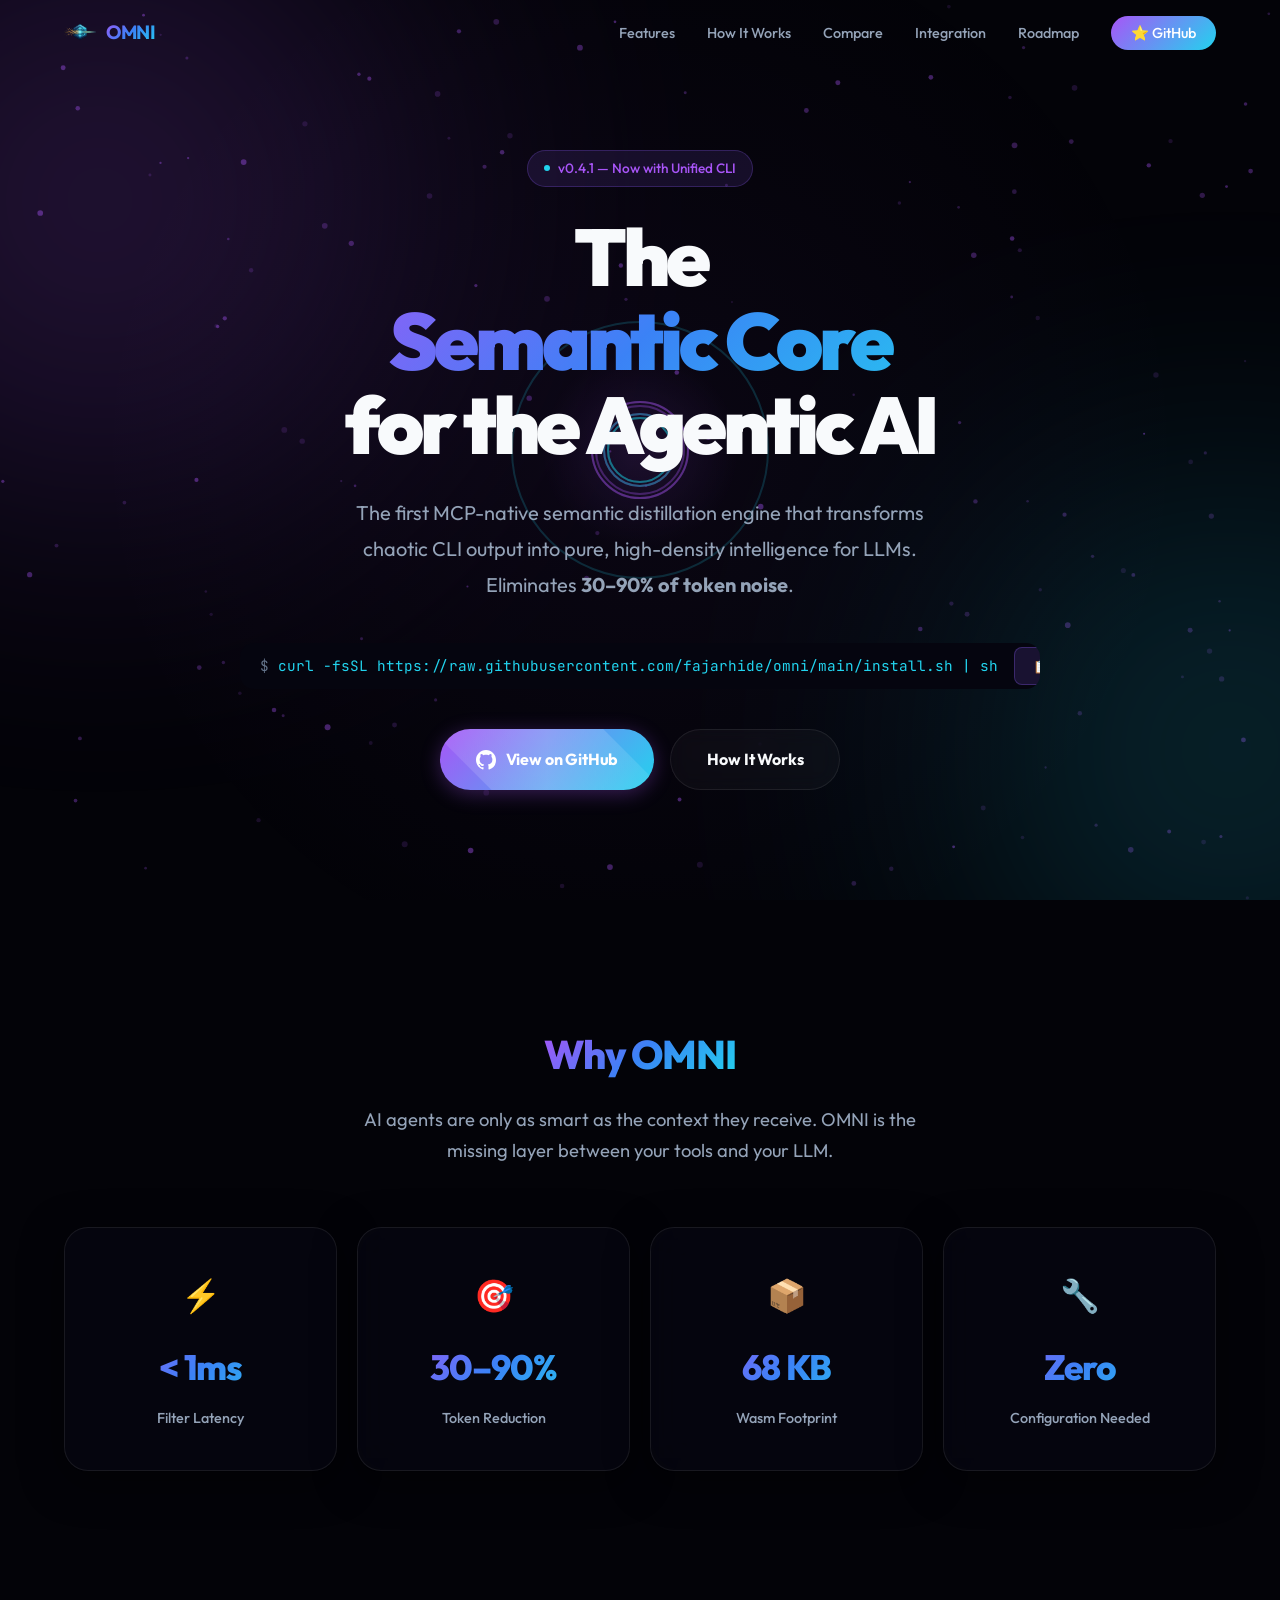
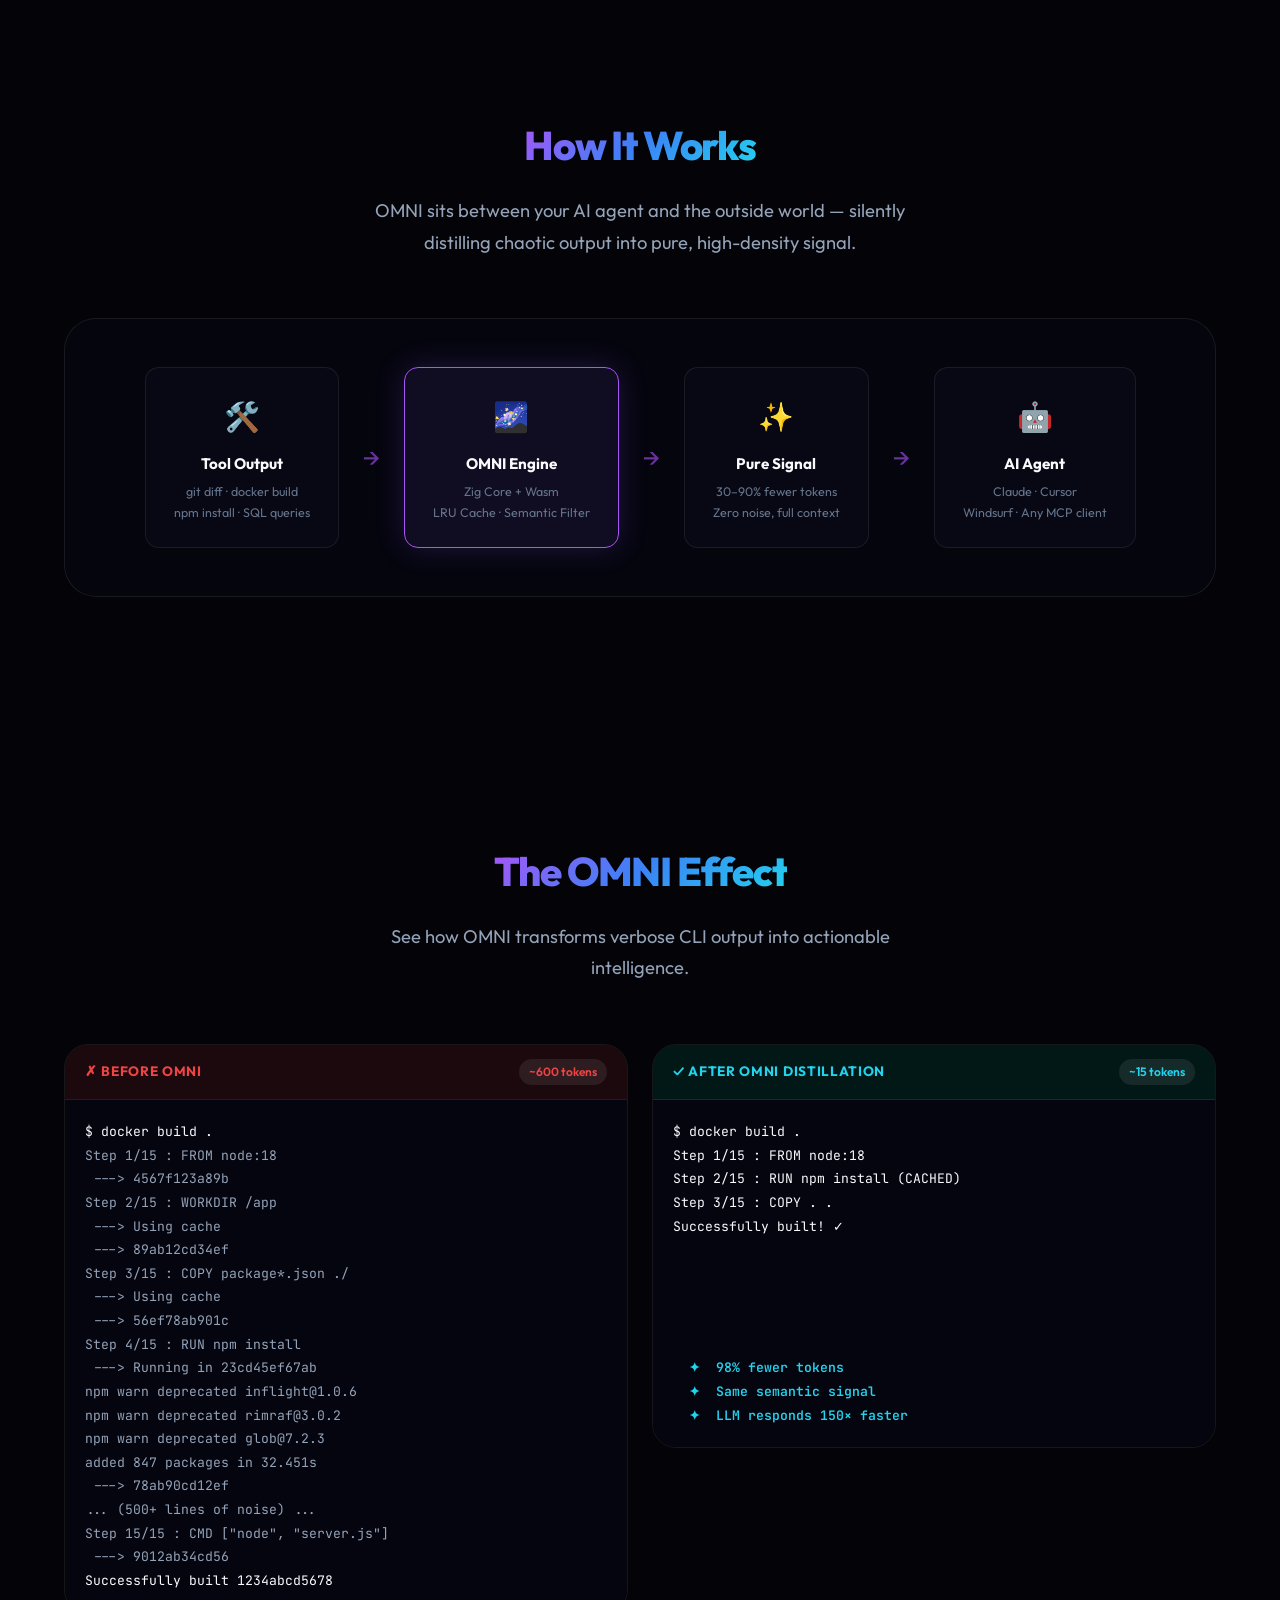
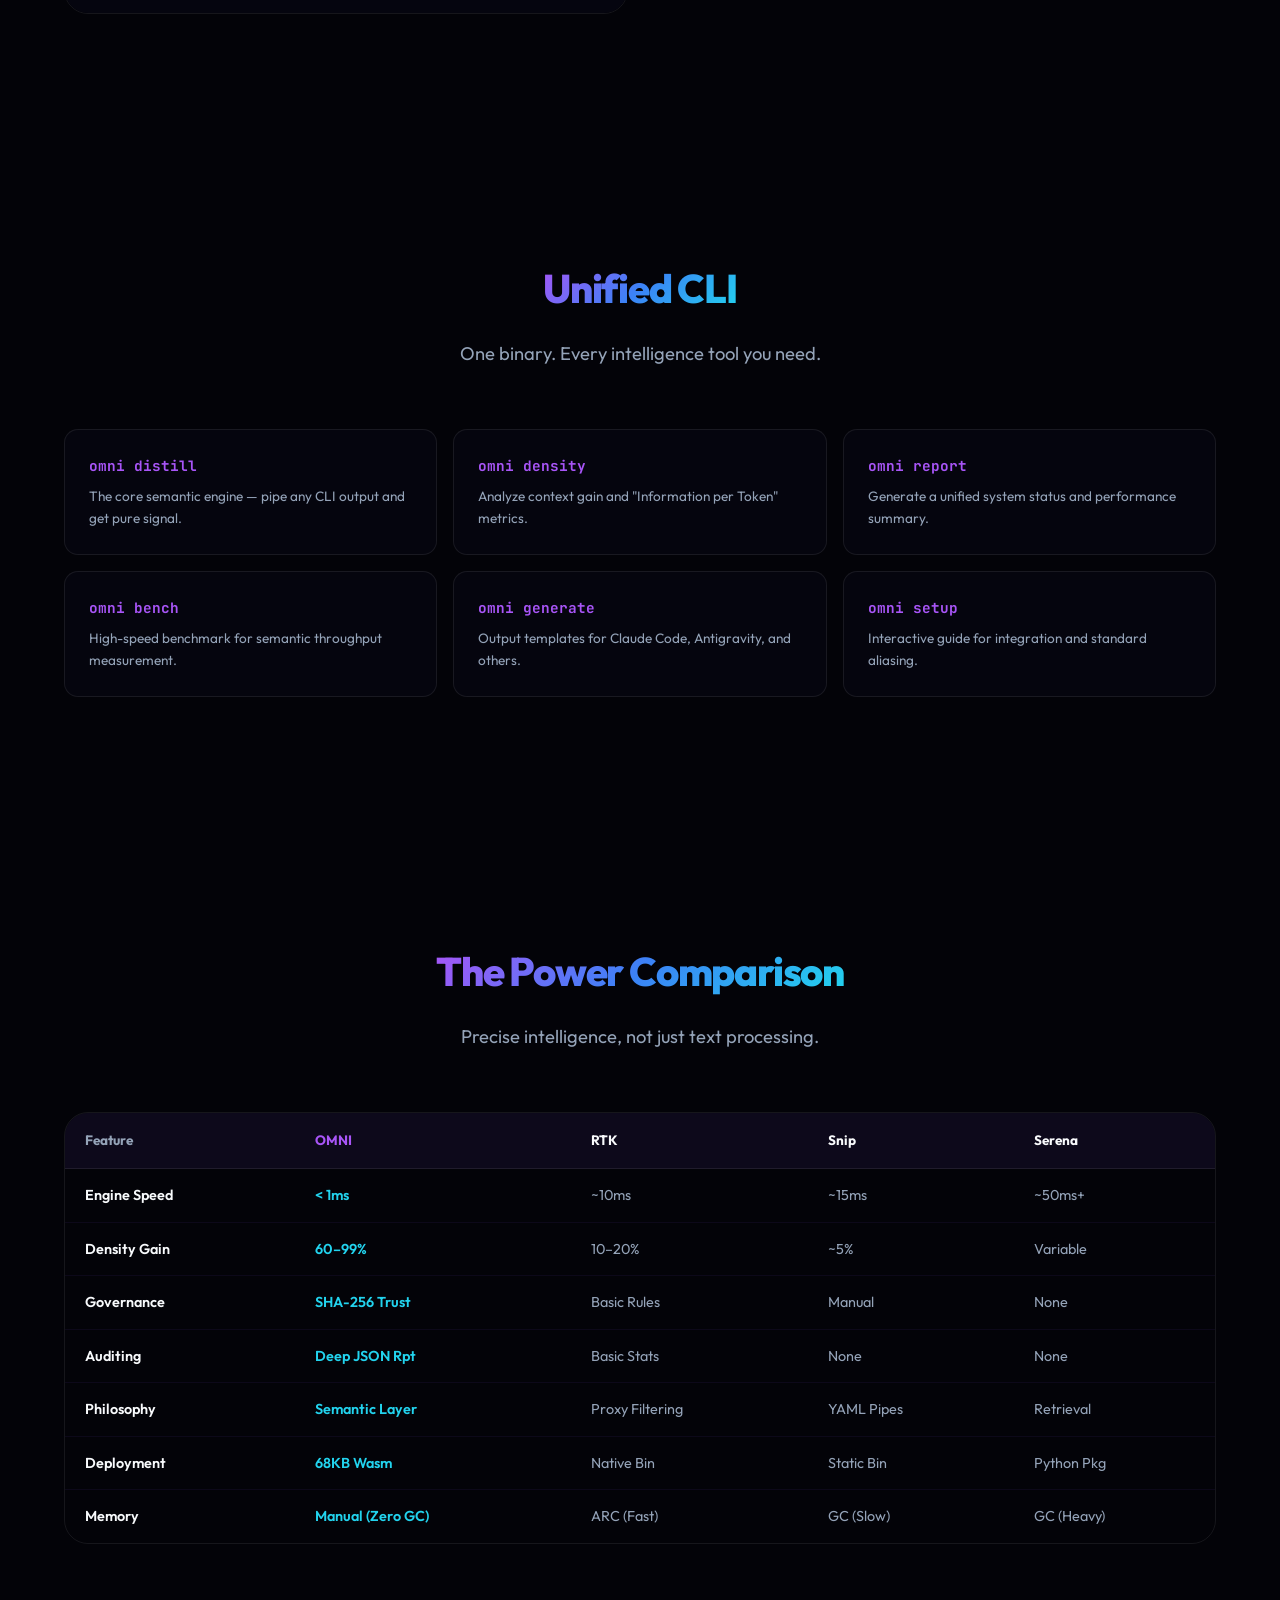
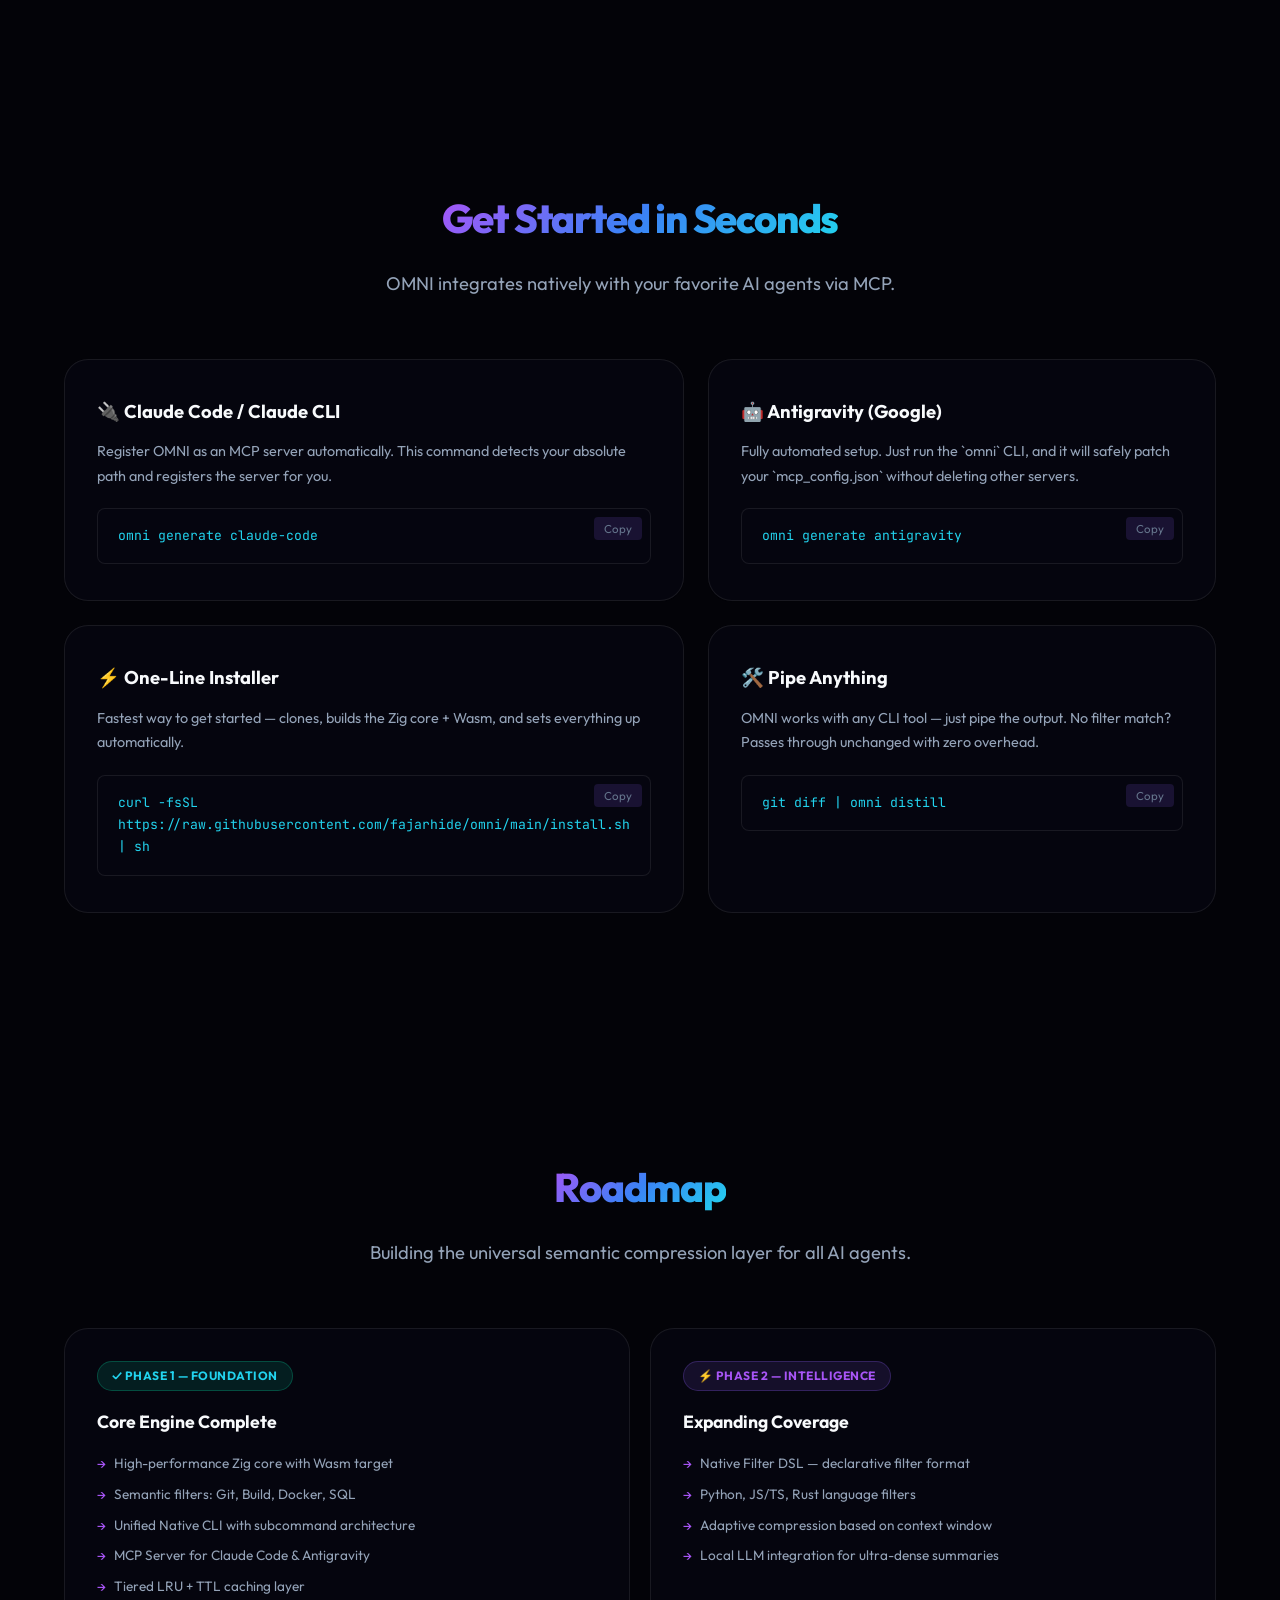
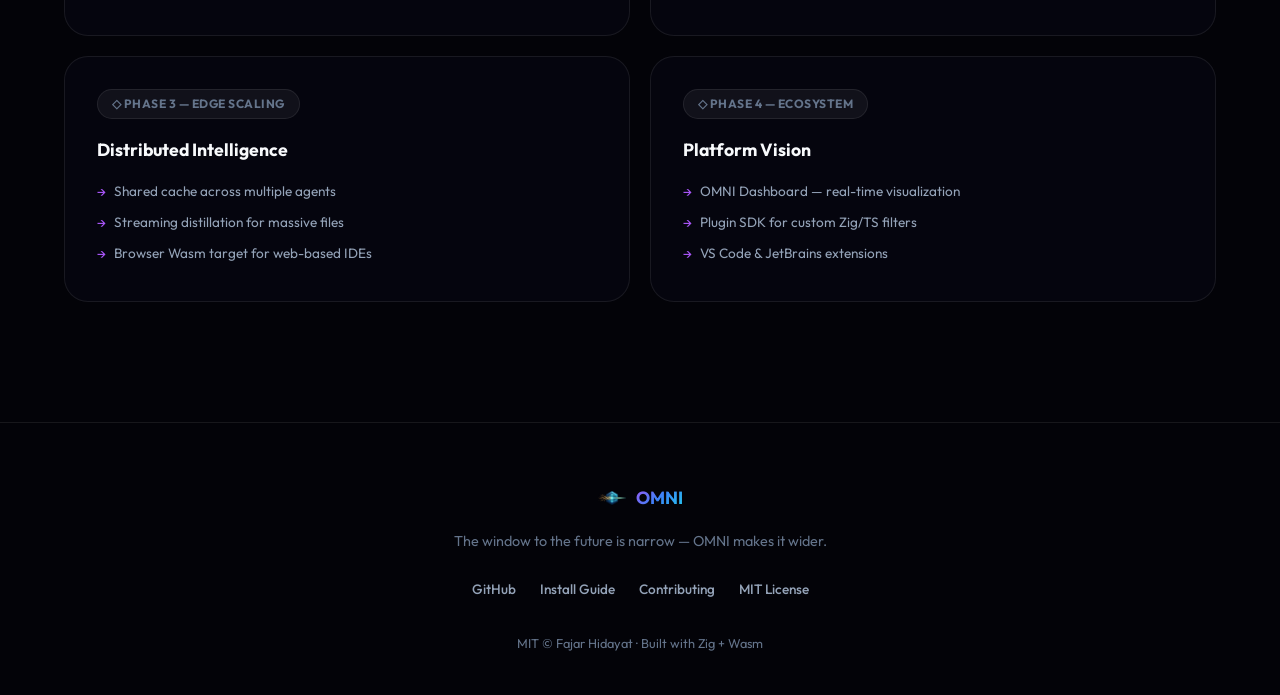
==== commit 6ba86289: "feat: Update comparison table with new metrics for engine speed, density gain, governance, and audit" ====
--- a/page/index.html
+++ b/page/index.html
@@ -42,7 +42,7 @@
     <div class="hero-content">
       <div class="hero-badge">
         <span class="dot"></span>
-        v0.3.9 — Now with Unified CLI
+        v0.4.1 — Now with Unified CLI
       </div>
       <h1>
         <span class="reveal">The <span class="gradient-text">Semantic Core</span></span>
@@ -67,7 +67,7 @@
           View on GitHub
         </a>
         <a href="#how-it-works" class="btn btn-secondary">
-          🔍 How It Works
+           How It Works
         </a>
       </div>
     </div>
@@ -259,46 +259,53 @@
           </thead>
           <tbody>
             <tr>
-              <td>Language</td>
-              <td class="omni-col">Zig + Wasm</td>
-              <td>Rust</td>
-              <td>Go</td>
-              <td>Python</td>
-            </tr>
-            <tr>
-              <td>Philosophy</td>
-              <td class="omni-col">Semantic Distillation</td>
-              <td>Tool Proxying</td>
-              <td>YAML Pipelines</td>
-              <td>IDE-like Retrieval</td>
-            </tr>
-            <tr>
-              <td>Latency</td>
+              <td>Engine Speed</td>
               <td class="omni-col">< 1ms</td>
               <td>~10ms</td>
-              <td>~10ms</td>
+              <td>~15ms</td>
               <td>~50ms+</td>
             </tr>
             <tr>
-              <td>Filter Type</td>
-              <td class="omni-col">Hardcoded (Fast)</td>
-              <td>Hardcoded</td>
-              <td>Declarative YAML</td>
-              <td>LSP / Semantic</td>
+              <td>Density Gain</td>
+              <td class="omni-col">60–99%</td>
+              <td>10–20%</td>
+              <td>~5%</td>
+              <td>Variable</td>
+            </tr>
+            <tr>
+              <td>Governance</td>
+              <td class="omni-col">SHA-256 Trust</td>
+              <td>Basic Rules</td>
+              <td>Manual</td>
+              <td>None</td>
+            </tr>
+            <tr>
+              <td>Auditing</td>
+              <td class="omni-col">Deep JSON Rpt</td>
+              <td>Basic Stats</td>
+              <td>None</td>
+              <td>None</td>
+            </tr>
+            <tr>
+              <td>Philosophy</td>
+              <td class="omni-col">Semantic Layer</td>
+              <td>Proxy Filtering</td>
+              <td>YAML Pipes</td>
+              <td>Retrieval</td>
             </tr>
             <tr>
               <td>Deployment</td>
-              <td class="omni-col">Edge (68KB Wasm)</td>
-              <td>Native Binary</td>
-              <td>Static Binary</td>
+              <td class="omni-col">68KB Wasm</td>
+              <td>Native Bin</td>
+              <td>Static Bin</td>
               <td>Python Pkg</td>
             </tr>
             <tr>
               <td>Memory</td>
               <td class="omni-col">Manual (Zero GC)</td>
-              <td>ARC</td>
-              <td>GC</td>
-              <td>GC</td>
+              <td>ARC (Fast)</td>
+              <td>GC (Slow)</td>
+              <td>GC (Heavy)</td>
             </tr>
           </tbody>
         </table>
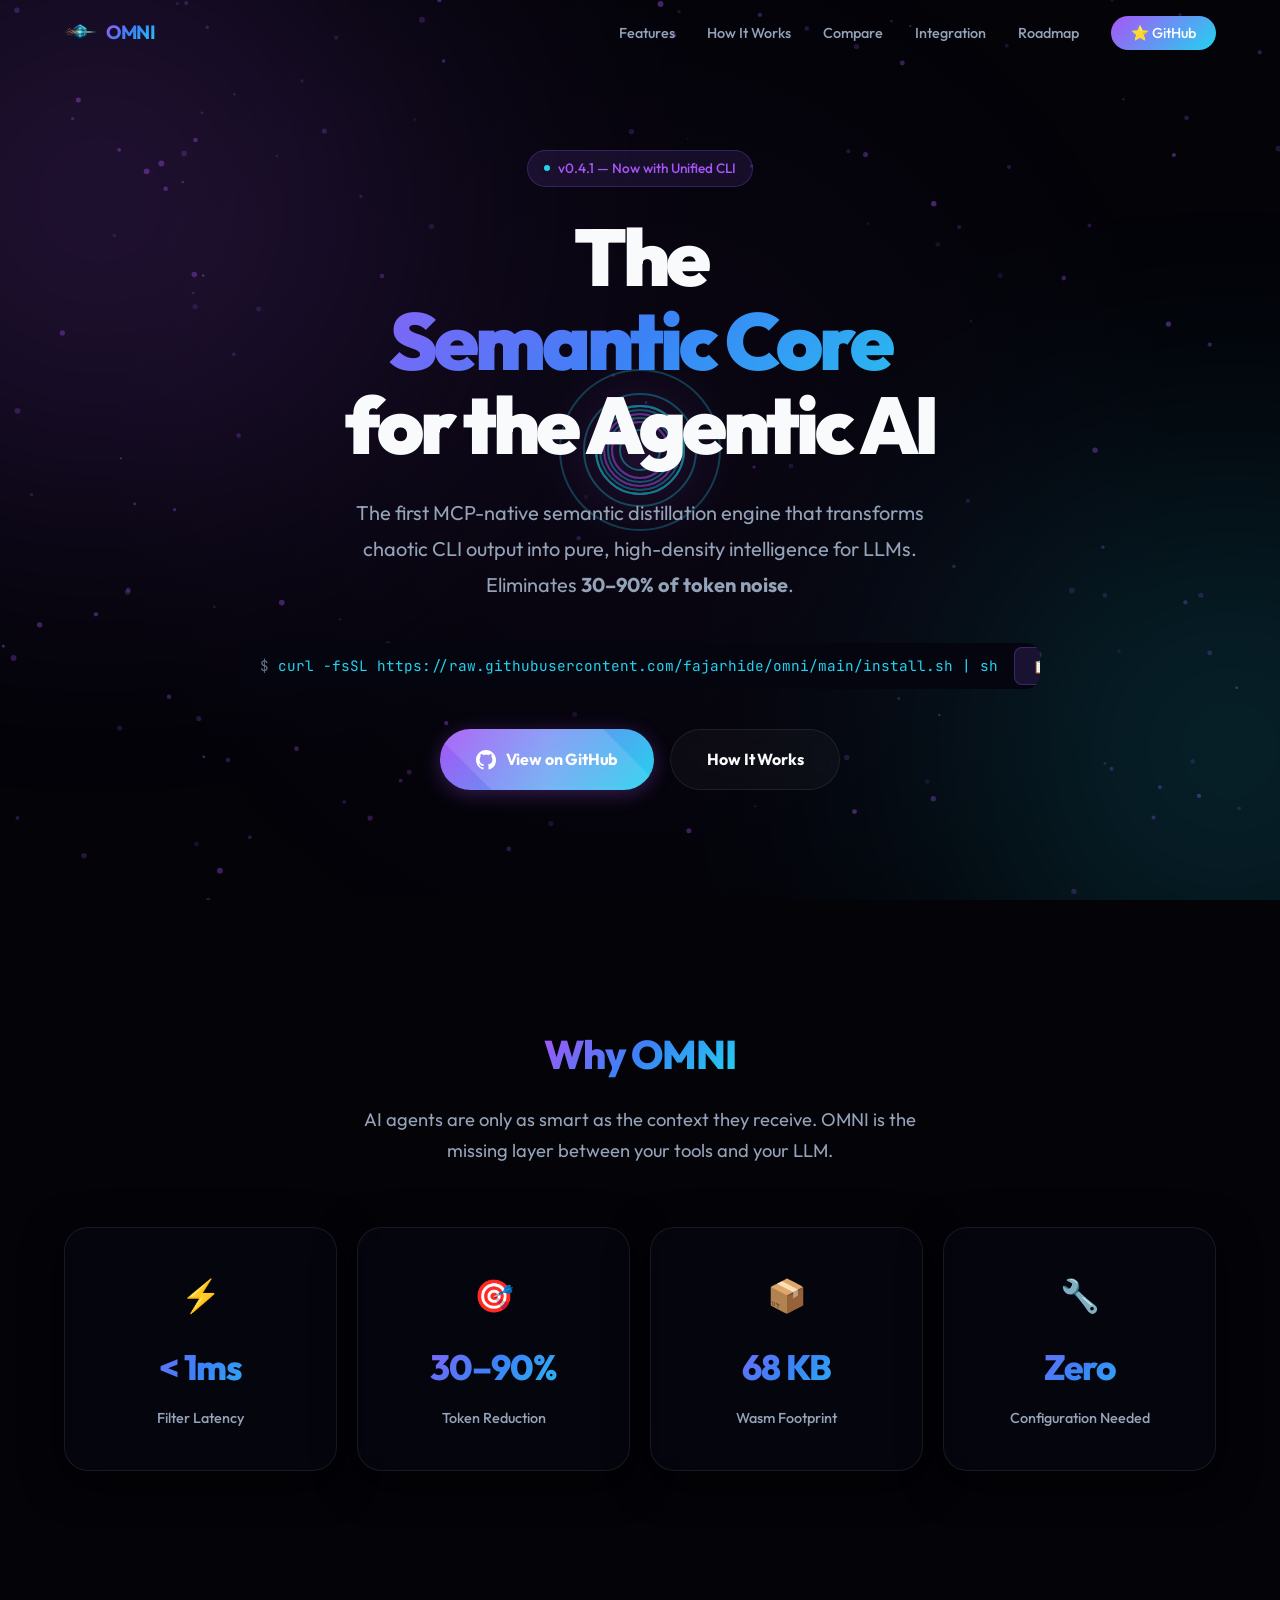
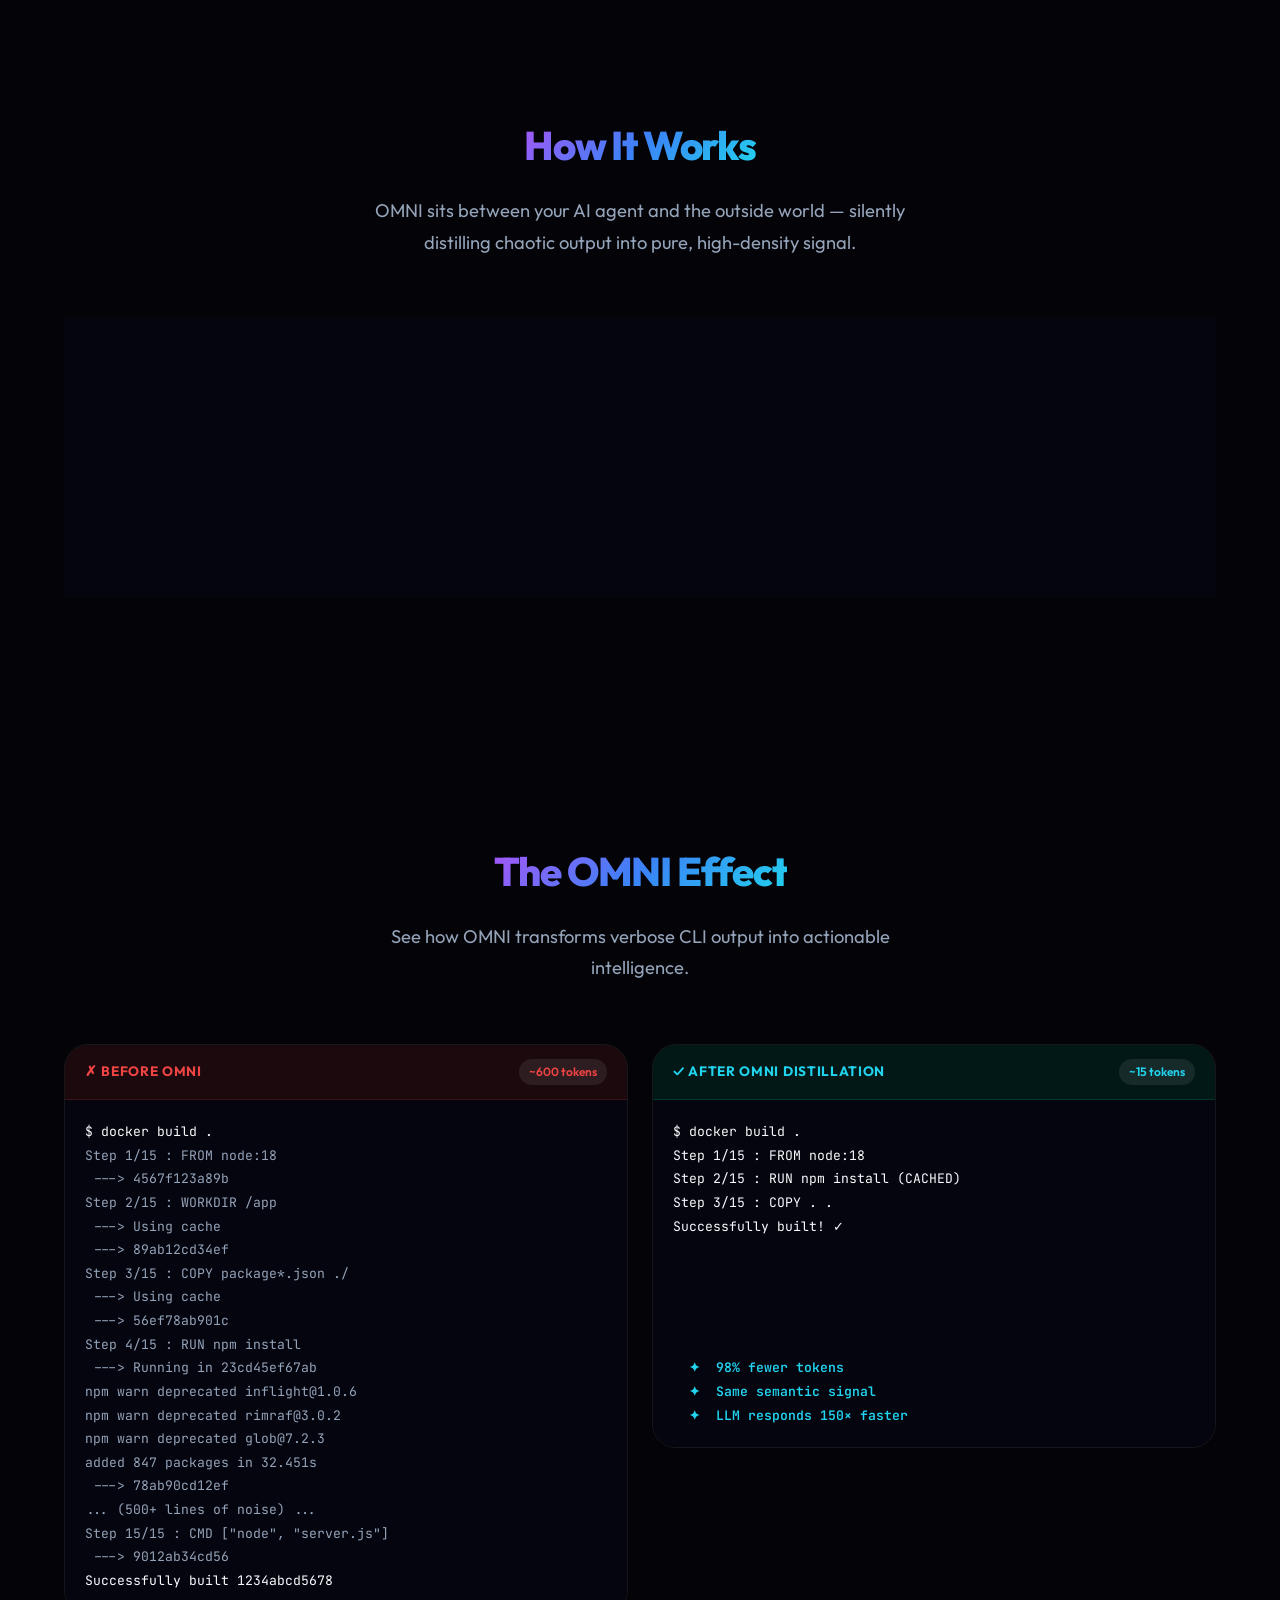
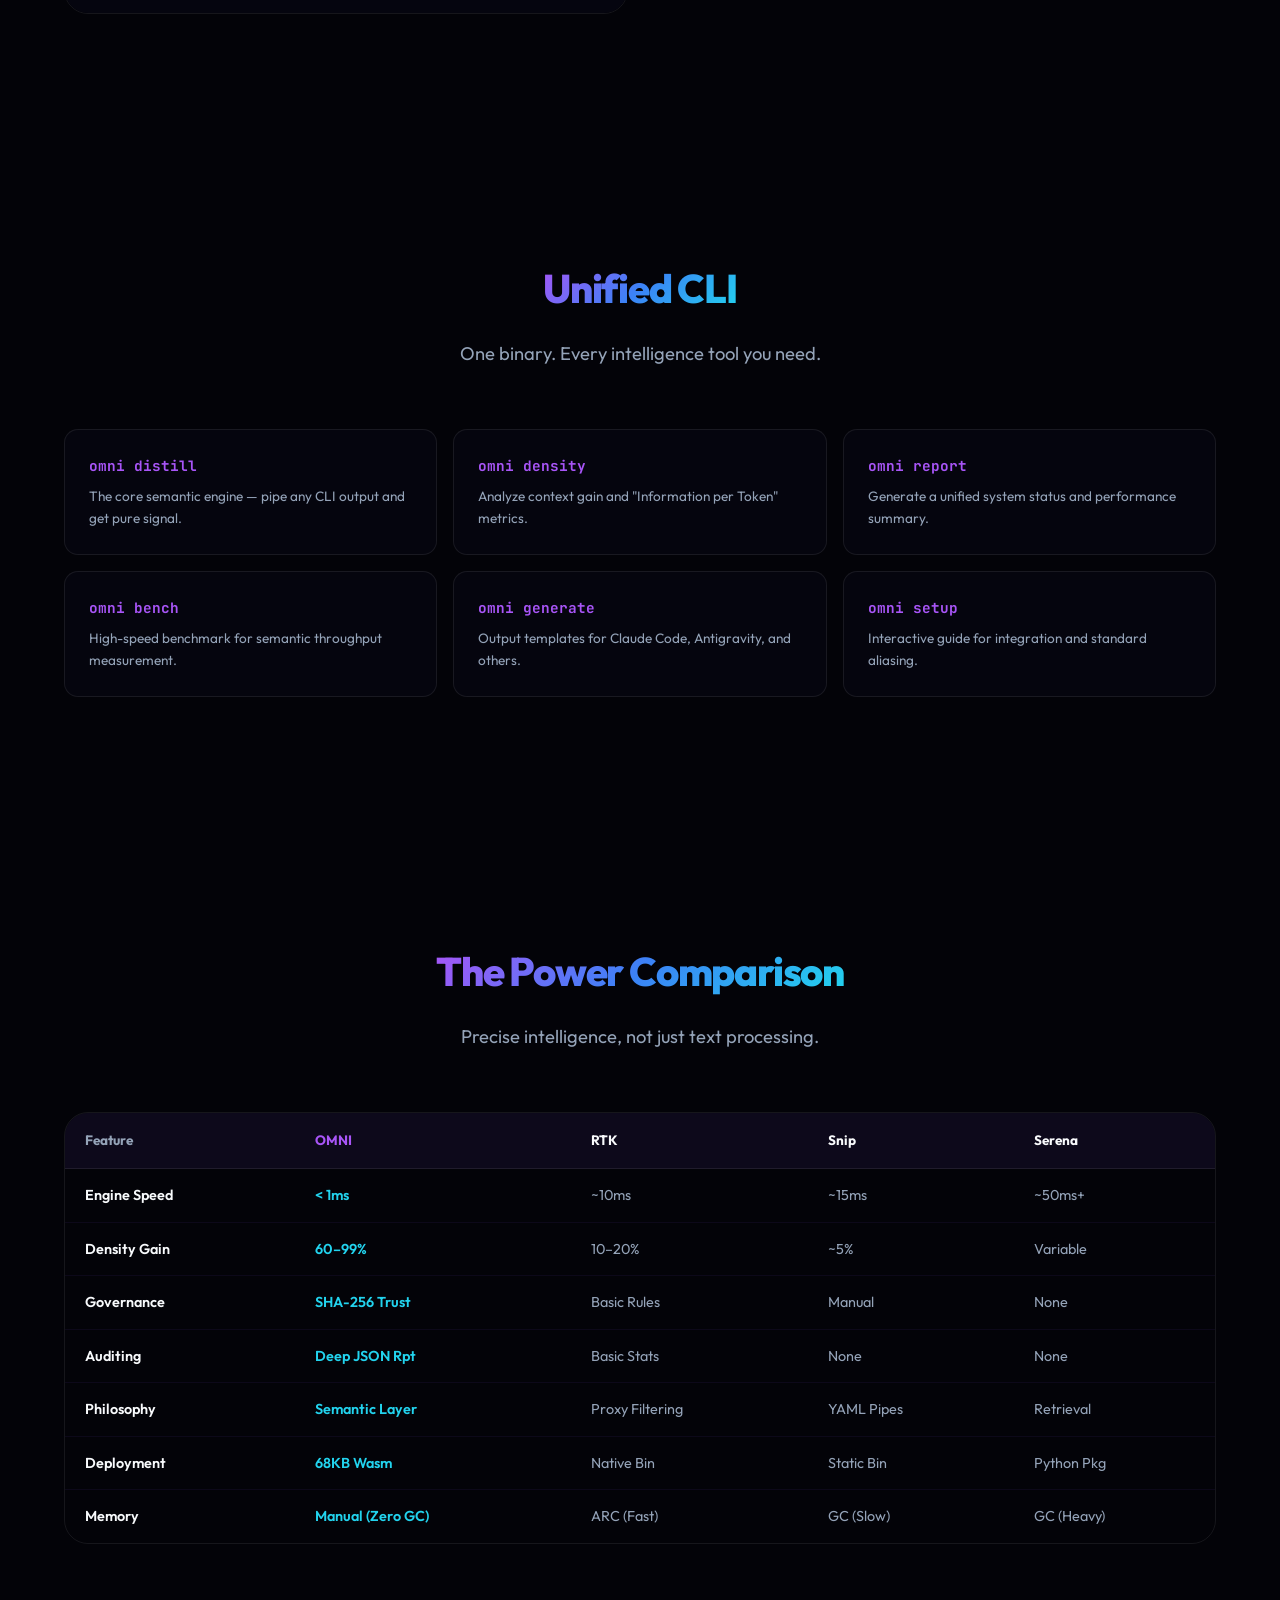
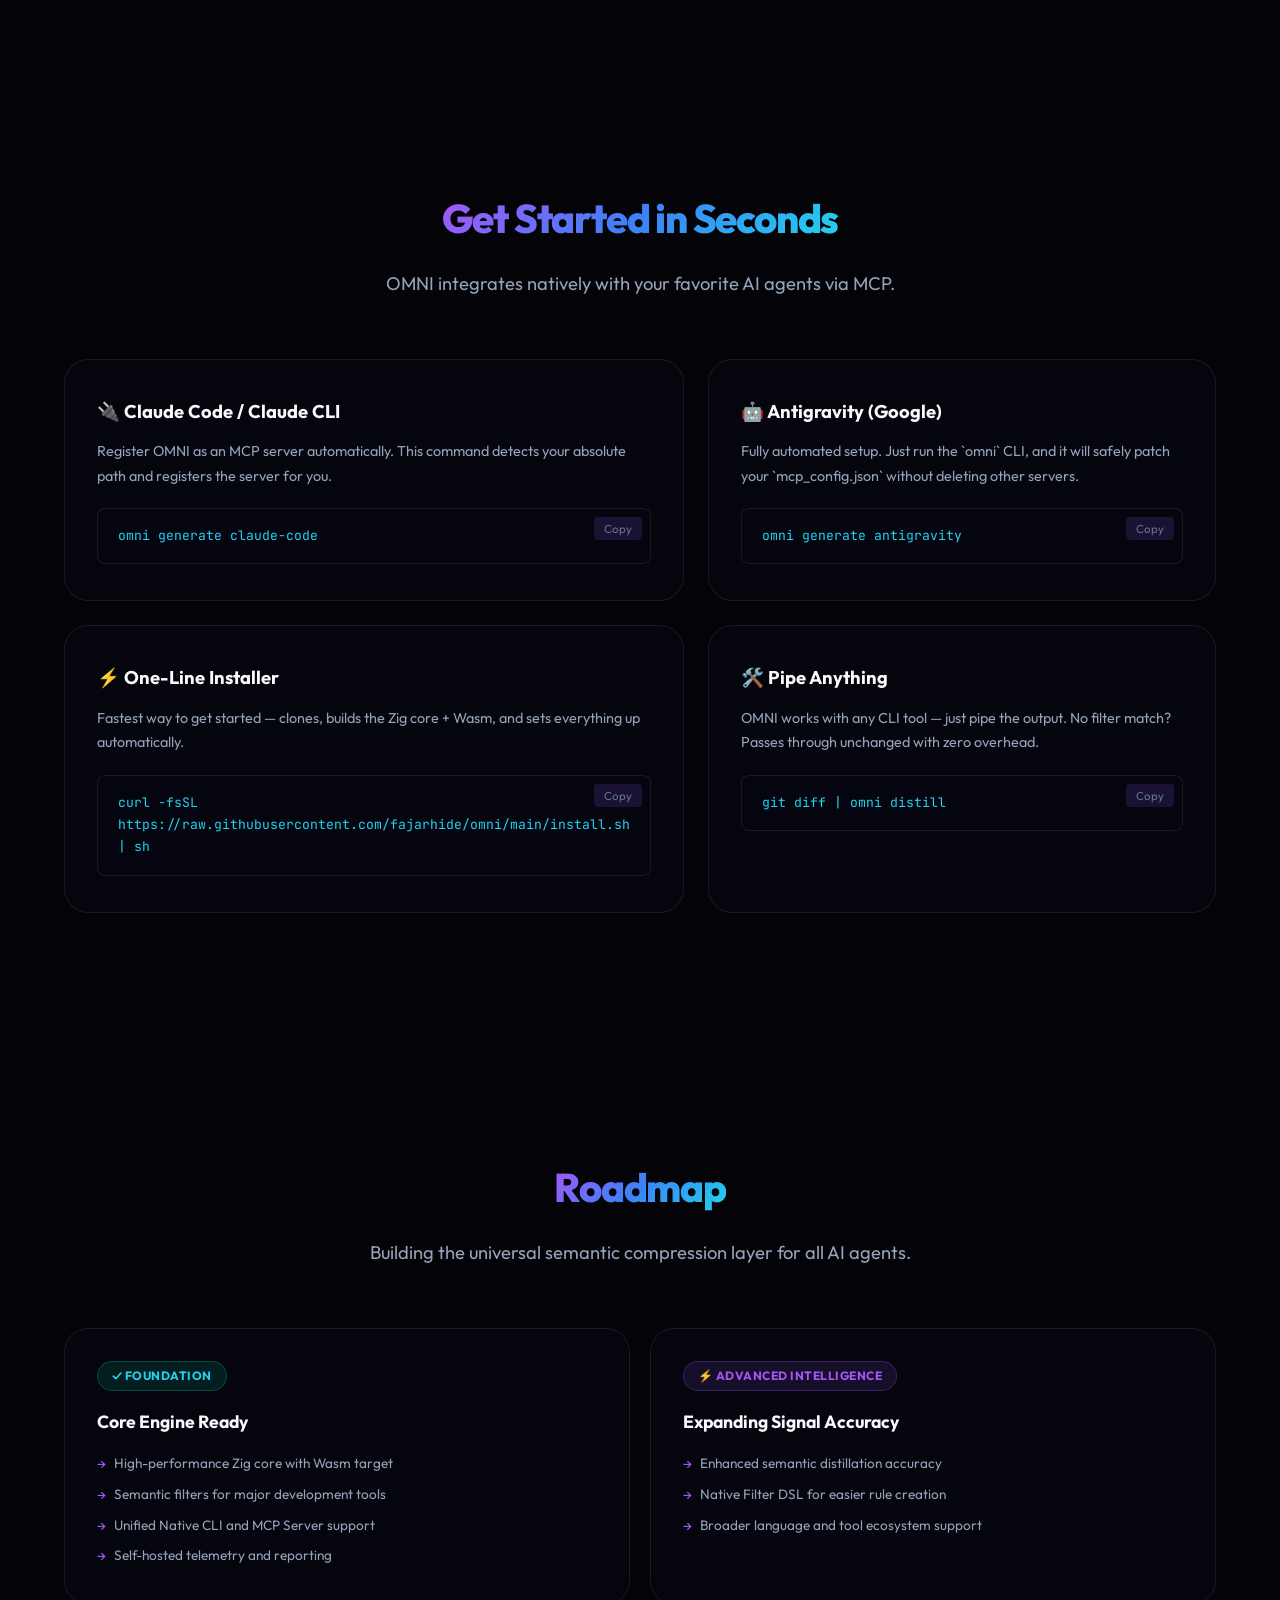
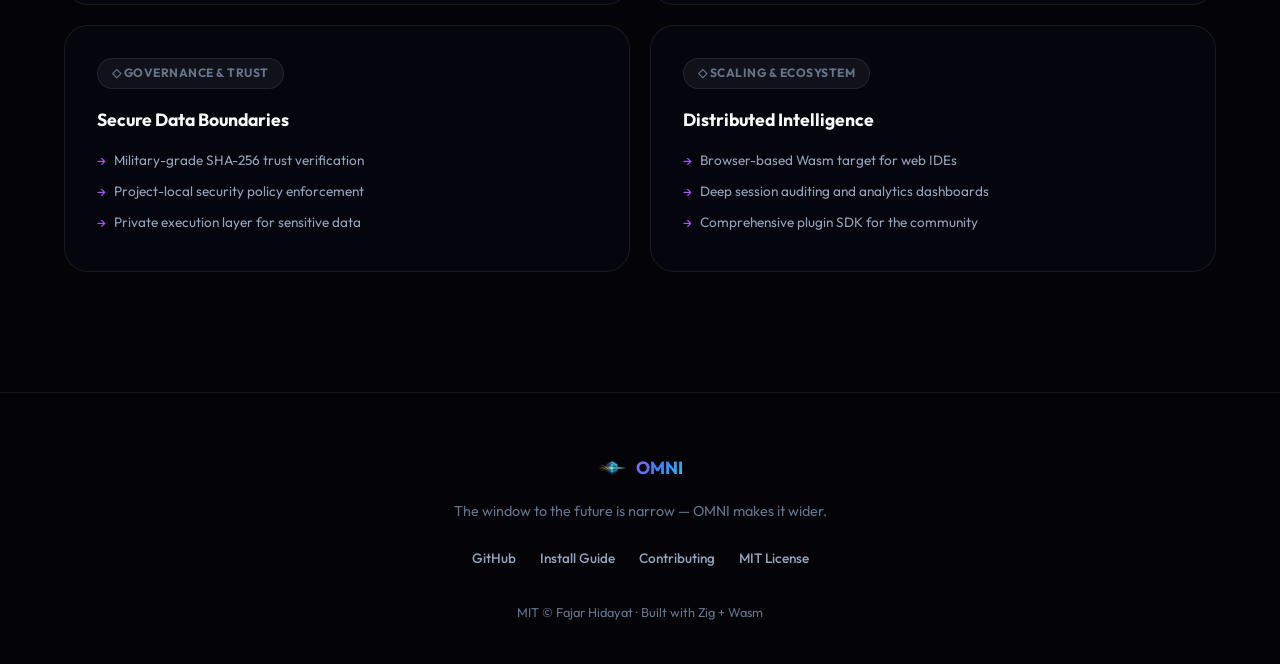
==== commit e60bd55e: "docs: Revise roadmap phase names, headings, and descriptions in `index.html`." ====
--- a/page/index.html
+++ b/page/index.html
@@ -362,42 +362,40 @@
       <p class="section-subtitle reveal">Building the universal semantic compression layer for all AI agents.</p>
       <div class="roadmap-grid reveal-children">
         <div class="roadmap-card">
-          <span class="phase-badge completed">✓ Phase 1 — Foundation</span>
-          <h3>Core Engine Complete</h3>
+          <span class="phase-badge completed">✓ Foundation</span>
+          <h3>Core Engine Ready</h3>
           <ul>
             <li>High-performance Zig core with Wasm target</li>
-            <li>Semantic filters: Git, Build, Docker, SQL</li>
-            <li>Unified Native CLI with subcommand architecture</li>
-            <li>MCP Server for Claude Code & Antigravity</li>
-            <li>Tiered LRU + TTL caching layer</li>
+            <li>Semantic filters for major development tools</li>
+            <li>Unified Native CLI and MCP Server support</li>
+            <li>Self-hosted telemetry and reporting</li>
           </ul>
         </div>
         <div class="roadmap-card">
-          <span class="phase-badge in-progress">⚡ Phase 2 — Intelligence</span>
-          <h3>Expanding Coverage</h3>
+          <span class="phase-badge in-progress">⚡ Advanced Intelligence</span>
+          <h3>Expanding Signal Accuracy</h3>
           <ul>
-            <li>Native Filter DSL — declarative filter format</li>
-            <li>Python, JS/TS, Rust language filters</li>
-            <li>Adaptive compression based on context window</li>
-            <li>Local LLM integration for ultra-dense summaries</li>
+            <li>Enhanced semantic distillation accuracy</li>
+            <li>Native Filter DSL for easier rule creation</li>
+            <li>Broader language and tool ecosystem support</li>
           </ul>
         </div>
         <div class="roadmap-card">
-          <span class="phase-badge planned">◇ Phase 3 — Edge Scaling</span>
+          <span class="phase-badge planned">◇ Governance & Trust</span>
+          <h3>Secure Data Boundaries</h3>
+          <ul>
+            <li>Military-grade SHA-256 trust verification</li>
+            <li>Project-local security policy enforcement</li>
+            <li>Private execution layer for sensitive data</li>
+          </ul>
+        </div>
+        <div class="roadmap-card">
+          <span class="phase-badge planned">◇ Scaling & Ecosystem</span>
           <h3>Distributed Intelligence</h3>
           <ul>
-            <li>Shared cache across multiple agents</li>
-            <li>Streaming distillation for massive files</li>
-            <li>Browser Wasm target for web-based IDEs</li>
-          </ul>
-        </div>
-        <div class="roadmap-card">
-          <span class="phase-badge planned">◇ Phase 4 — Ecosystem</span>
-          <h3>Platform Vision</h3>
-          <ul>
-            <li>OMNI Dashboard — real-time visualization</li>
-            <li>Plugin SDK for custom Zig/TS filters</li>
-            <li>VS Code & JetBrains extensions</li>
+            <li>Browser-based Wasm target for web IDEs</li>
+            <li>Deep session auditing and analytics dashboards</li>
+            <li>Comprehensive plugin SDK for the community</li>
           </ul>
         </div>
       </div>
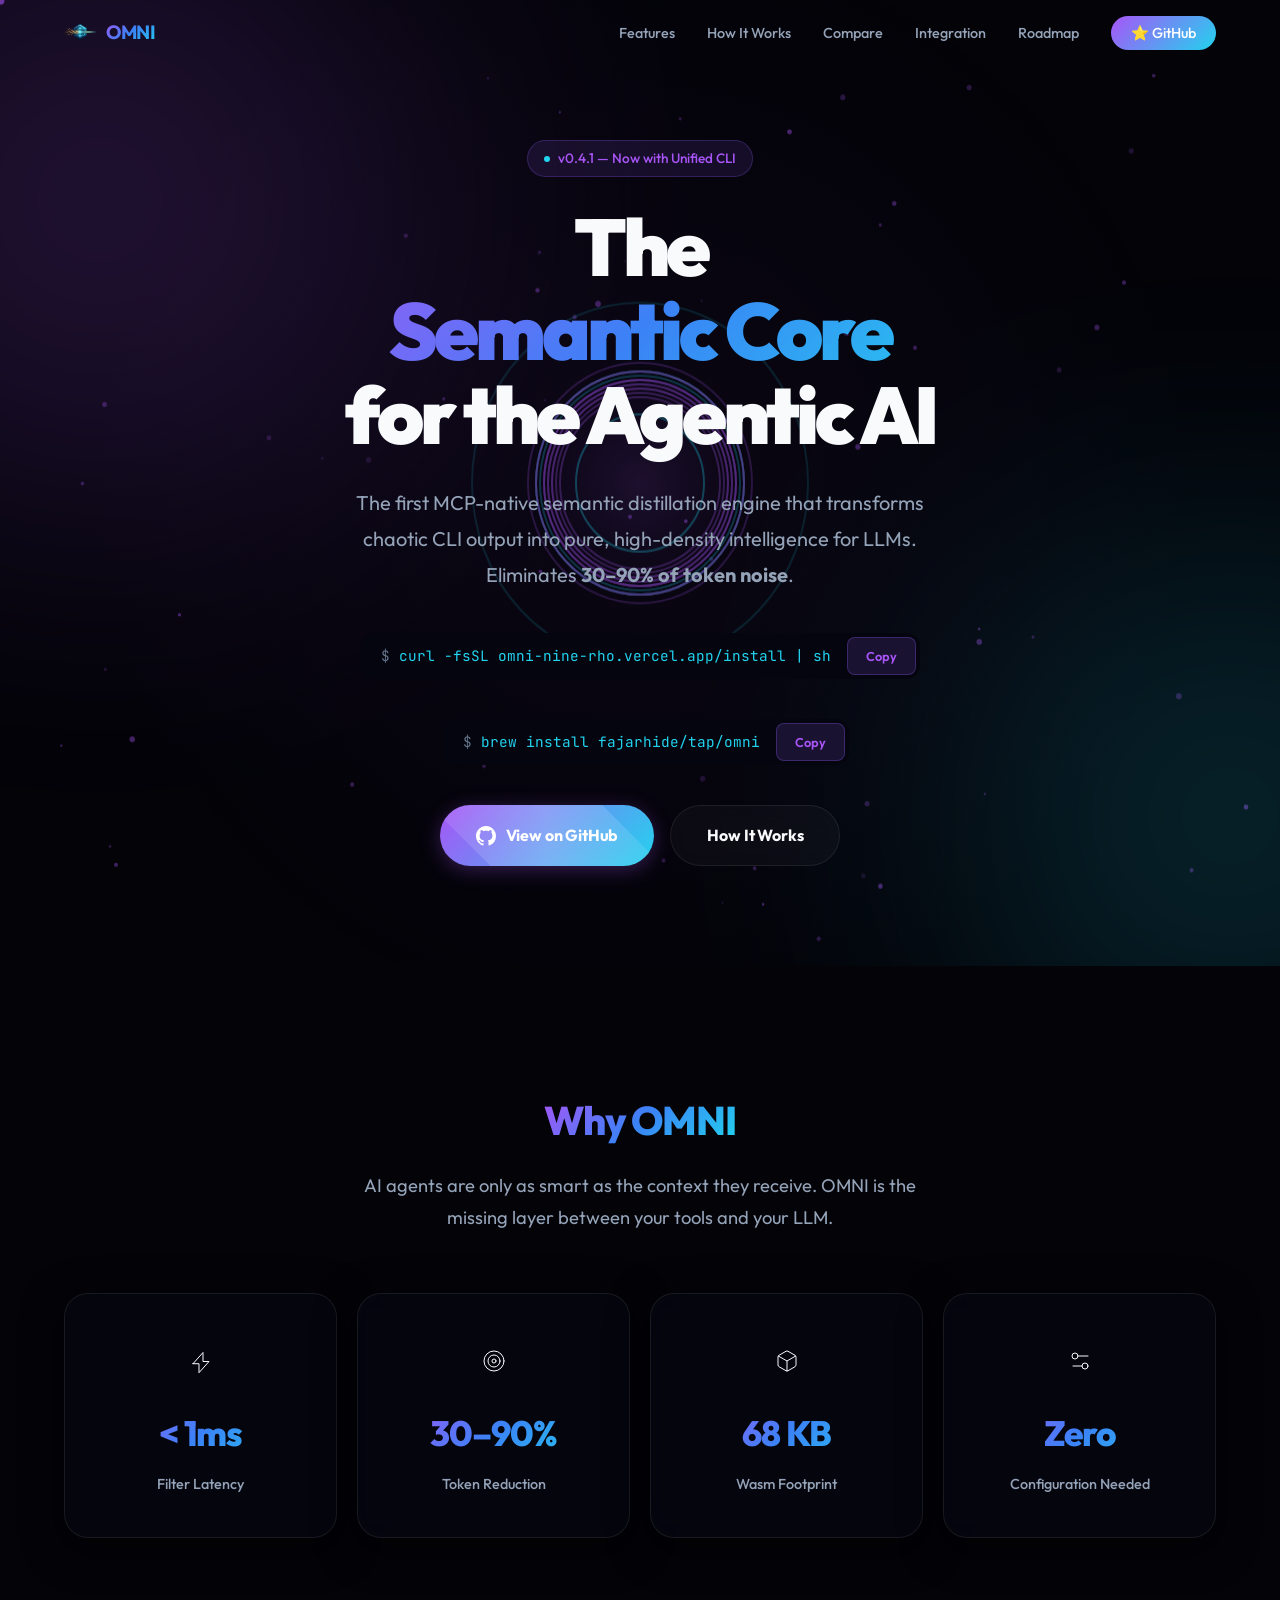
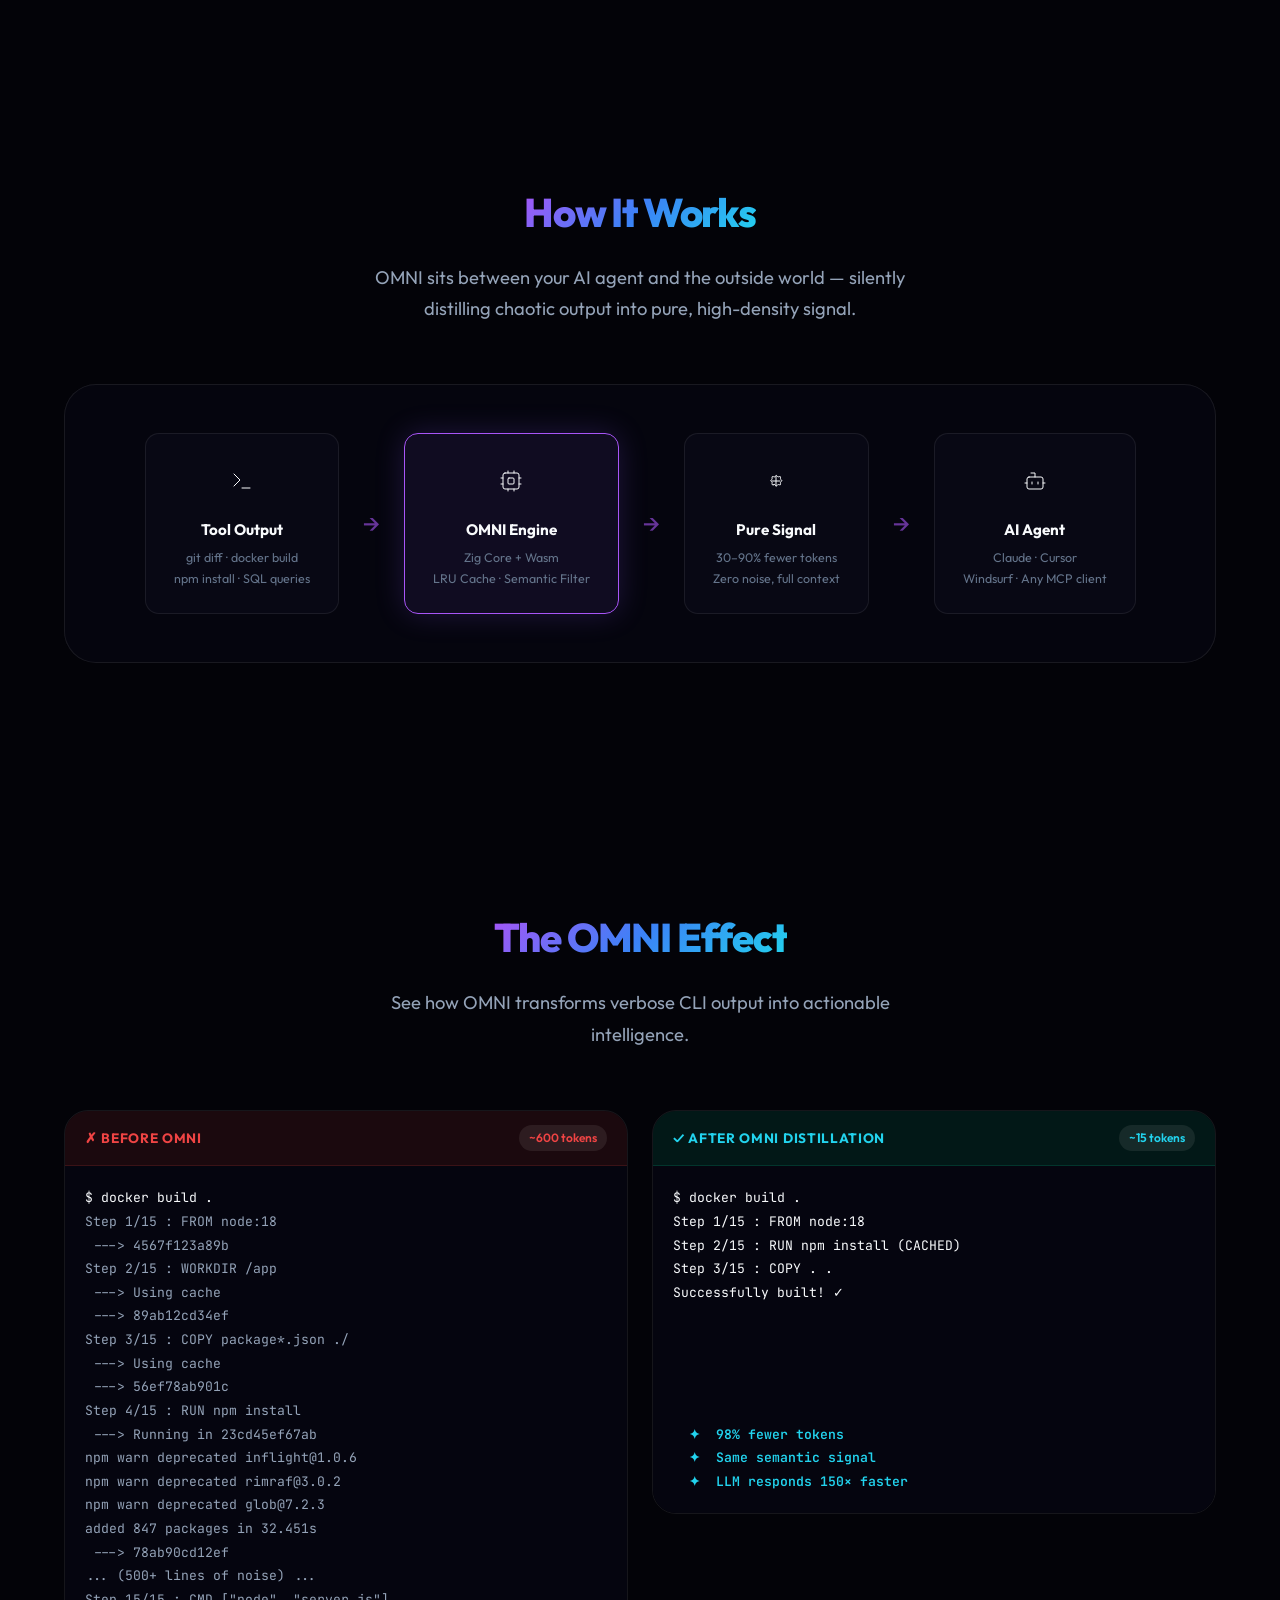
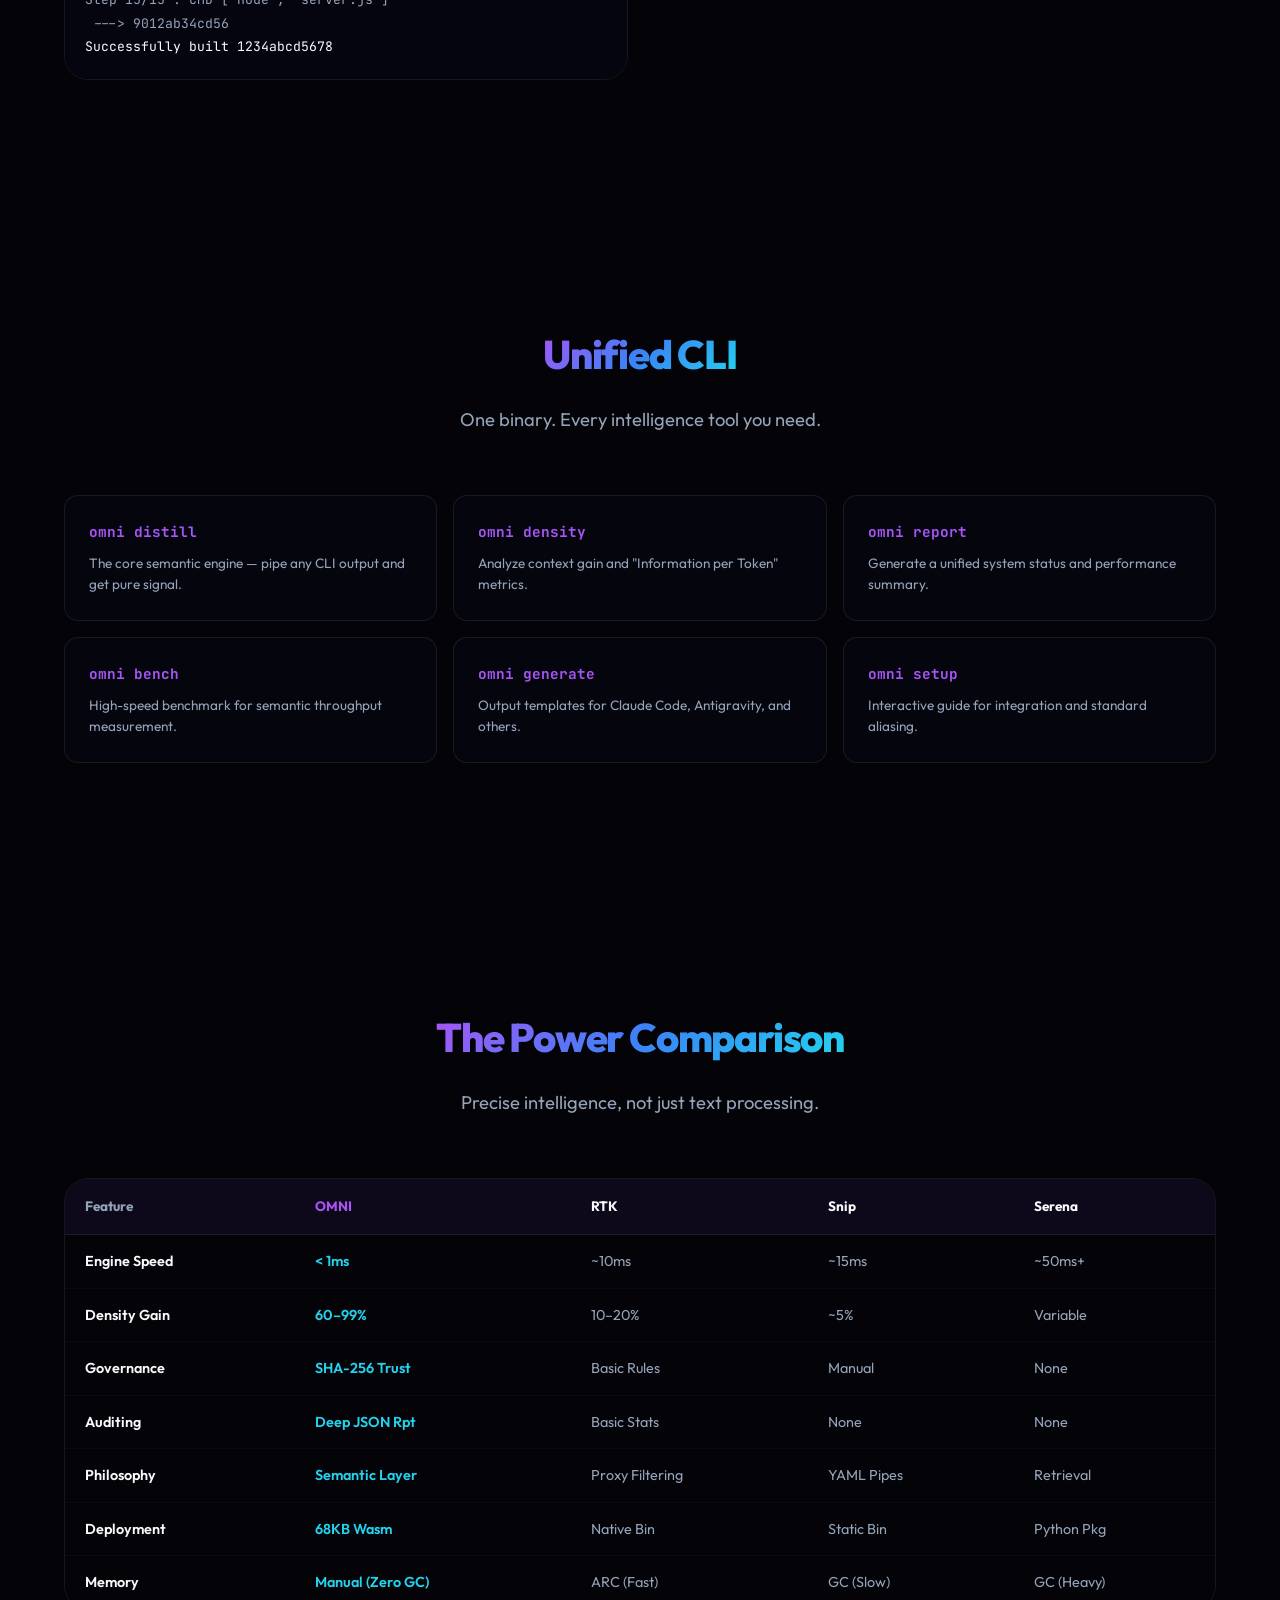
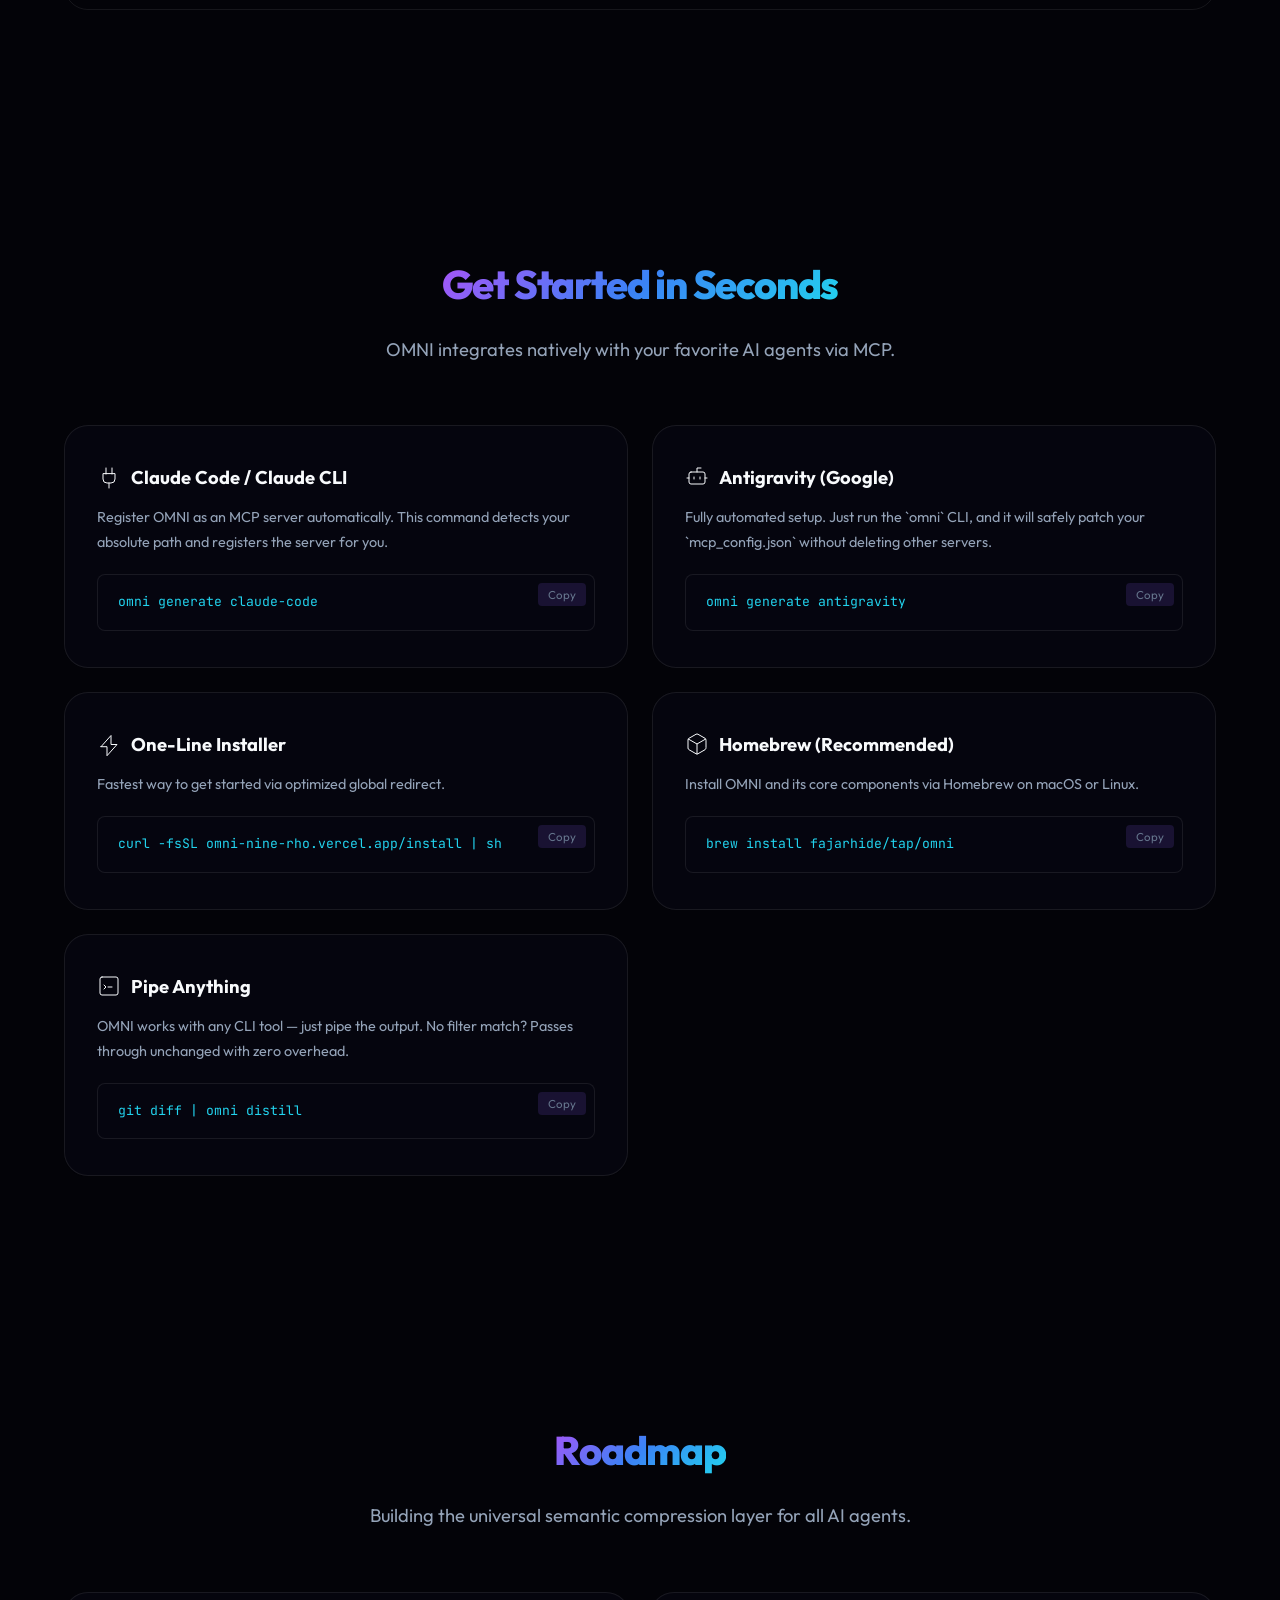
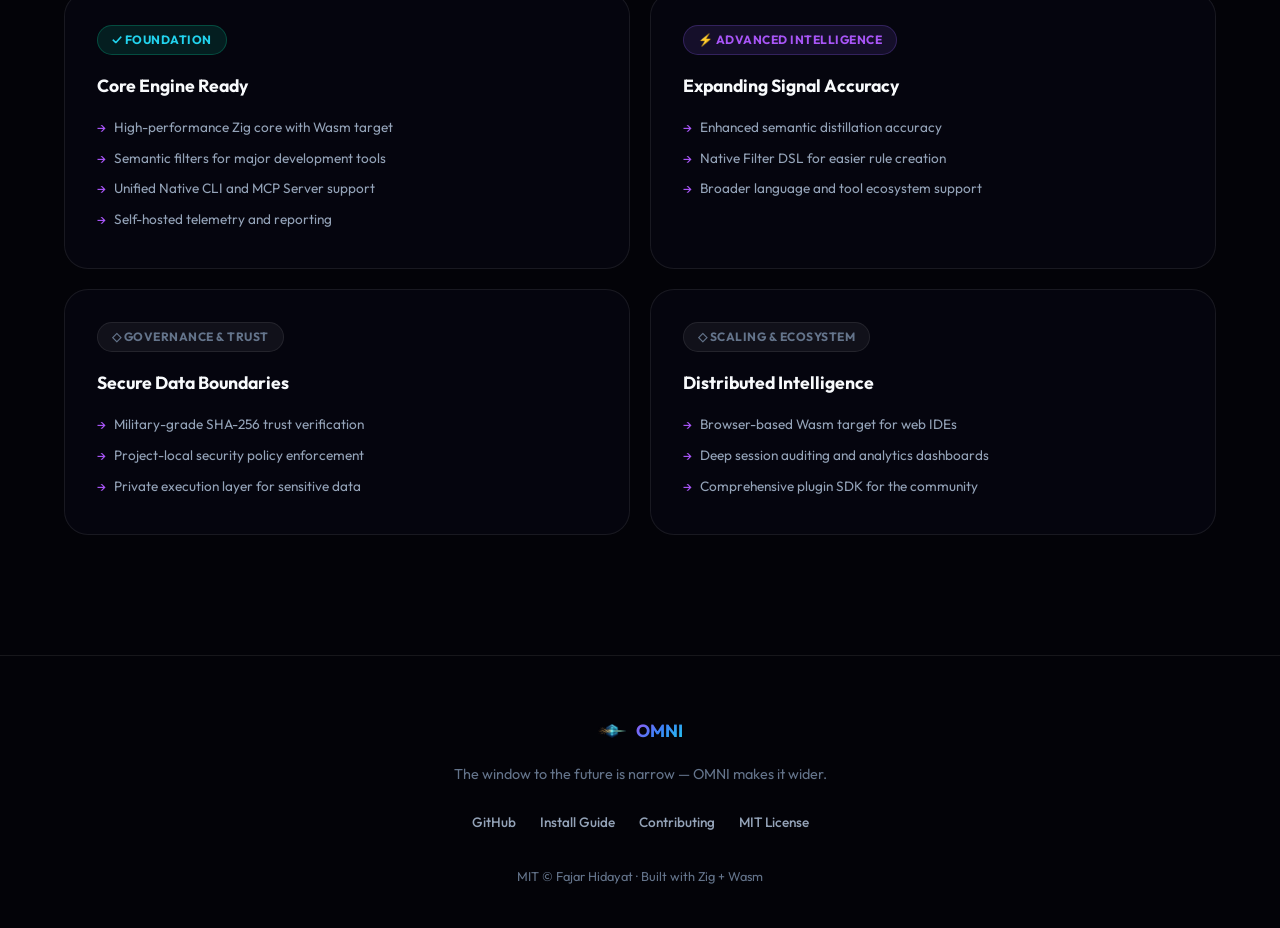
==== commit 1c160c8a: "feat: Add Homebrew installation and update the one-line installer to use a Vercel redirect." ====
--- a/page/index.html
+++ b/page/index.html
@@ -55,9 +55,15 @@
 
       <!-- One-Line Installer -->
       <div class="install-box">
-        <code><span class="prefix">$</span> curl -fsSL https://raw.githubusercontent.com/fajarhide/omni/main/install.sh | sh</code>
-        <button class="copy-btn" data-copy="curl -fsSL https://raw.githubusercontent.com/fajarhide/omni/main/install.sh | sh">
-          📋 Copy
+        <code><span class="prefix">$</span> curl -fsSL omni-nine-rho.vercel.app/install | sh</code>
+        <button class="copy-btn" data-copy="curl -fsSL https://omni-nine-rho.vercel.app/install | sh">
+          Copy
+        </button>
+      </div>
+      <div class="install-box" style="margin-left: 12px;">
+        <code><span class="prefix">$</span> brew install fajarhide/tap/omni</code>
+        <button class="copy-btn" data-copy="brew install fajarhide/tap/omni">
+          Copy
         </button>
       </div>
 
@@ -83,22 +89,30 @@
       </p>
       <div class="stats-grid reveal-children">
         <div class="stat-card">
-          <span class="stat-icon">⚡</span>
+          <span class="stat-icon">
+            <svg xmlns="http://www.w3.org/2000/svg" width="24" height="24" viewBox="0 0 24 24" fill="none" stroke="currentColor" stroke-linecap="round" stroke-linejoin="round" class="lucide lucide-zap"><path d="M4 14.71 14 3.5v9h6l-10 11.21v-9H4Z"/></svg>
+          </span>
           <div class="stat-value gradient-text">&lt; 1ms</div>
           <div class="stat-label">Filter Latency</div>
         </div>
         <div class="stat-card">
-          <span class="stat-icon">🎯</span>
+          <span class="stat-icon">
+            <svg xmlns="http://www.w3.org/2000/svg" width="24" height="24" viewBox="0 0 24 24" fill="none" stroke="currentColor" stroke-linecap="round" stroke-linejoin="round" class="lucide lucide-target"><circle cx="12" cy="12" r="10"/><circle cx="12" cy="12" r="6"/><circle cx="12" cy="12" r="2"/></svg>
+          </span>
           <div class="stat-value gradient-text">30–90%</div>
           <div class="stat-label">Token Reduction</div>
         </div>
         <div class="stat-card">
-          <span class="stat-icon">📦</span>
+          <span class="stat-icon">
+            <svg xmlns="http://www.w3.org/2000/svg" width="24" height="24" viewBox="0 0 24 24" fill="none" stroke="currentColor" stroke-linecap="round" stroke-linejoin="round" class="lucide lucide-box"><path d="M21 8a2 2 0 0 0-1-1.73l-7-4a2 2 0 0 0-2 0l-7 4A2 2 0 0 0 3 8v8a2 2 0 0 0 1 1.73l7 4a2 2 0 0 0 2 0l7-4A2 2 0 0 0 21 16Z"/><path d="m3.3 7 8.7 5 8.7-5"/><path d="M12 22V12"/></svg>
+          </span>
           <div class="stat-value gradient-text">68 KB</div>
           <div class="stat-label">Wasm Footprint</div>
         </div>
         <div class="stat-card">
-          <span class="stat-icon">🔧</span>
+          <span class="stat-icon">
+            <svg xmlns="http://www.w3.org/2000/svg" width="24" height="24" viewBox="0 0 24 24" fill="none" stroke="currentColor" stroke-linecap="round" stroke-linejoin="round" class="lucide lucide-settings-2"><path d="M20 7h-9"/><path d="M14 17H5"/><circle cx="17" cy="17" r="3"/><circle cx="7" cy="7" r="3"/></svg>
+          </span>
           <div class="stat-value gradient-text">Zero</div>
           <div class="stat-label">Configuration Needed</div>
         </div>
@@ -117,7 +131,9 @@
       <div class="pipeline-visual reveal">
         <div class="pipeline-step">
           <div class="pipeline-node">
-            <div class="node-icon">🛠️</div>
+            <div class="node-icon">
+              <svg xmlns="http://www.w3.org/2000/svg" width="24" height="24" viewBox="0 0 24 24" fill="none" stroke="currentColor" stroke-linecap="round" stroke-linejoin="round" class="lucide lucide-terminal"><polyline points="4 17 10 11 4 5"/><line x1="12" x2="20" y1="19" y2="19"/></svg>
+            </div>
             <div class="node-title">Tool Output</div>
             <div class="node-desc">git diff · docker build<br>npm install · SQL queries</div>
           </div>
@@ -125,7 +141,9 @@
         <div class="pipeline-arrow">→</div>
         <div class="pipeline-step">
           <div class="pipeline-node highlight">
-            <div class="node-icon">🌌</div>
+            <div class="node-icon">
+              <svg xmlns="http://www.w3.org/2000/svg" width="24" height="24" viewBox="0 0 24 24" fill="none" stroke="currentColor" stroke-linecap="round" stroke-linejoin="round" class="lucide lucide-cpu"><rect width="16" height="16" x="4" y="4" rx="2"/><rect width="6" height="6" x="9" y="9" rx="1"/><path d="M15 2v2"/><path d="M15 20v2"/><path d="M2 15h2"/><path d="M2 9h2"/><path d="M20 15h2"/><path d="M20 9h2"/><path d="M9 2v2"/><path d="M9 20v2"/></svg>
+            </div>
             <div class="node-title">OMNI Engine</div>
             <div class="node-desc">Zig Core + Wasm<br>LRU Cache · Semantic Filter</div>
           </div>
@@ -133,7 +151,9 @@
         <div class="pipeline-arrow">→</div>
         <div class="pipeline-step">
           <div class="pipeline-node">
-            <div class="node-icon">✨</div>
+            <div class="node-icon">
+              <svg xmlns="http://www.w3.org/2000/svg" width="24" height="24" viewBox="0 0 24 24" fill="none" stroke="currentColor" stroke-linecap="round" stroke-linejoin="round" class="lucide lucide-sparkles"><path d="M9.937 15.58a1.012 1.012 0 0 1 1.187.334l.338.477a1.03 1.03 0 0 0 1.674 0l.338-.477a1.012 1.012 0 0 1 1.187-.334l.562.2a1.039 1.039 0 0 0 1.354-1.127l-.093-.58a1.012 1.012 0 0 1 .326-1.19l.481-.34a1.03 1.03 0 0 0 0-1.666l-.481-.34a1.012 1.012 0 0 1-.326-1.19l.093-.58a1.039 1.039 0 0 0-1.354-1.127l-.562.2a1.012 1.012 0 0 1-1.187-.334l-.338-.477a1.03 1.03 0 0 0-1.674 0l-.338.477a1.012 1.012 0 0 1-1.187.334l-.562-.2a1.039 1.039 0 0 0-1.354 1.127l.093.58a1.012 1.012 0 0 1-.326 1.19l-.481.34a1.03 1.03 0 0 0 0 1.666l.481.34a1.012 1.012 0 0 1 .326 1.19l-.093.58a1.039 1.039 0 0 0 1.354 1.127l.562-.2Z"/><path d="M12 7v10"/><path d="M8 12h8"/></svg>
+            </div>
             <div class="node-title">Pure Signal</div>
             <div class="node-desc">30–90% fewer tokens<br>Zero noise, full context</div>
           </div>
@@ -141,7 +161,9 @@
         <div class="pipeline-arrow">→</div>
         <div class="pipeline-step">
           <div class="pipeline-node">
-            <div class="node-icon">🤖</div>
+            <div class="node-icon">
+              <svg xmlns="http://www.w3.org/2000/svg" width="24" height="24" viewBox="0 0 24 24" fill="none" stroke="currentColor" stroke-linecap="round" stroke-linejoin="round" class="lucide lucide-bot"><path d="M12 8V4H8"/><rect width="16" height="12" x="4" y="8" rx="2"/><path d="M2 14h2"/><path d="M20 14h2"/><path d="M15 13v2"/><path d="M9 13v2"/></svg>
+            </div>
             <div class="node-title">AI Agent</div>
             <div class="node-desc">Claude · Cursor<br>Windsurf · Any MCP client</div>
           </div>
@@ -320,7 +342,10 @@
       <p class="section-subtitle reveal">OMNI integrates natively with your favorite AI agents via MCP.</p>
       <div class="integration-cards reveal-children">
         <div class="integration-card">
-          <h3>🔌 Claude Code / Claude CLI</h3>
+          <h3>
+            <svg xmlns="http://www.w3.org/2000/svg" width="24" height="24" viewBox="0 0 24 24" fill="none" stroke="currentColor" stroke-linecap="round" stroke-linejoin="round" class="lucide lucide-plug"><path d="M12 22v-5"/><path d="M9 8V2"/><path d="M15 8V2"/><path d="M18 8v5a4 4 0 0 1-4 4h-4a4 4 0 0 1-4-4V8Z"/></svg>
+            Claude Code / Claude CLI
+          </h3>
           <p>Register OMNI as an MCP server automatically. This command detects your absolute path and registers the server for you.</p>
           <div class="code-block">
             <button class="code-copy" data-copy='omni generate claude-code'>Copy</button>
@@ -328,7 +353,10 @@
           </div>
         </div>
         <div class="integration-card">
-          <h3>🤖 Antigravity (Google)</h3>
+          <h3>
+            <svg xmlns="http://www.w3.org/2000/svg" width="24" height="24" viewBox="0 0 24 24" fill="none" stroke="currentColor" stroke-linecap="round" stroke-linejoin="round" class="lucide lucide-bot-message-square"><path d="M12 6V2h4"/><rect width="16" height="12" x="4" y="6" rx="2"/><path d="M2 12h2"/><path d="M20 12h2"/><path d="M15 11v2"/><path d="M9 11v2"/></svg>
+            Antigravity (Google)
+          </h3>
           <p>Fully automated setup. Just run the `omni` CLI, and it will safely patch your `mcp_config.json` without deleting other servers.</p>
           <div class="code-block">
             <button class="code-copy" data-copy='omni generate antigravity'>Copy</button>
@@ -336,15 +364,32 @@
           </div>
         </div>
         <div class="integration-card">
-          <h3>⚡ One-Line Installer</h3>
-          <p>Fastest way to get started — clones, builds the Zig core + Wasm, and sets everything up automatically.</p>
+          <h3>
+            <svg xmlns="http://www.w3.org/2000/svg" width="24" height="24" viewBox="0 0 24 24" fill="none" stroke="currentColor" stroke-linecap="round" stroke-linejoin="round" class="lucide lucide-zap"><path d="M4 14.71 14 3.5v9h6l-10 11.21v-9H4Z"/></svg>
+            One-Line Installer
+          </h3>
+          <p>Fastest way to get started via optimized global redirect.</p>
           <div class="code-block">
-            <button class="code-copy" data-copy="curl -fsSL https://raw.githubusercontent.com/fajarhide/omni/main/install.sh | sh">Copy</button>
-            curl -fsSL https://raw.githubusercontent.com/fajarhide/omni/main/install.sh | sh
+            <button class="code-copy" data-copy="curl -fsSL https://omni-nine-rho.vercel.app/install | sh">Copy</button>
+            curl -fsSL omni-nine-rho.vercel.app/install | sh
           </div>
         </div>
         <div class="integration-card">
-          <h3>🛠️ Pipe Anything</h3>
+          <h3>
+            <svg xmlns="http://www.w3.org/2000/svg" width="24" height="24" viewBox="0 0 24 24" fill="none" stroke="currentColor" stroke-linecap="round" stroke-linejoin="round" class="lucide lucide-box"><path d="M21 8a2 2 0 0 0-1-1.73l-7-4a2 2 0 0 0-2 0l-7 4A2 2 0 0 0 3 8v8a2 2 0 0 0 1 1.73l7 4a2 2 0 0 0 2 0l7-4A2 2 0 0 0 21 16Z"/><path d="m3.3 7 8.7 5 8.7-5"/><path d="M12 22V12"/></svg>
+            Homebrew (Recommended)
+          </h3>
+          <p>Install OMNI and its core components via Homebrew on macOS or Linux.</p>
+          <div class="code-block">
+            <button class="code-copy" data-copy="brew install fajarhide/tap/omni">Copy</button>
+            brew install fajarhide/tap/omni
+          </div>
+        </div>
+        <div class="integration-card">
+          <h3>
+            <svg xmlns="http://www.w3.org/2000/svg" width="24" height="24" viewBox="0 0 24 24" fill="none" stroke="currentColor" stroke-linecap="round" stroke-linejoin="round" class="lucide lucide-terminal-square"><rect width="18" height="18" x="3" y="3" rx="2"/><path d="m7 11 2 2-2 2"/><path d="M11 13h4"/></svg>
+            Pipe Anything
+          </h3>
           <p>OMNI works with any CLI tool — just pipe the output. No filter match? Passes through unchanged with zero overhead.</p>
           <div class="code-block">
             <button class="code-copy" data-copy="git diff | omni distill">Copy</button>
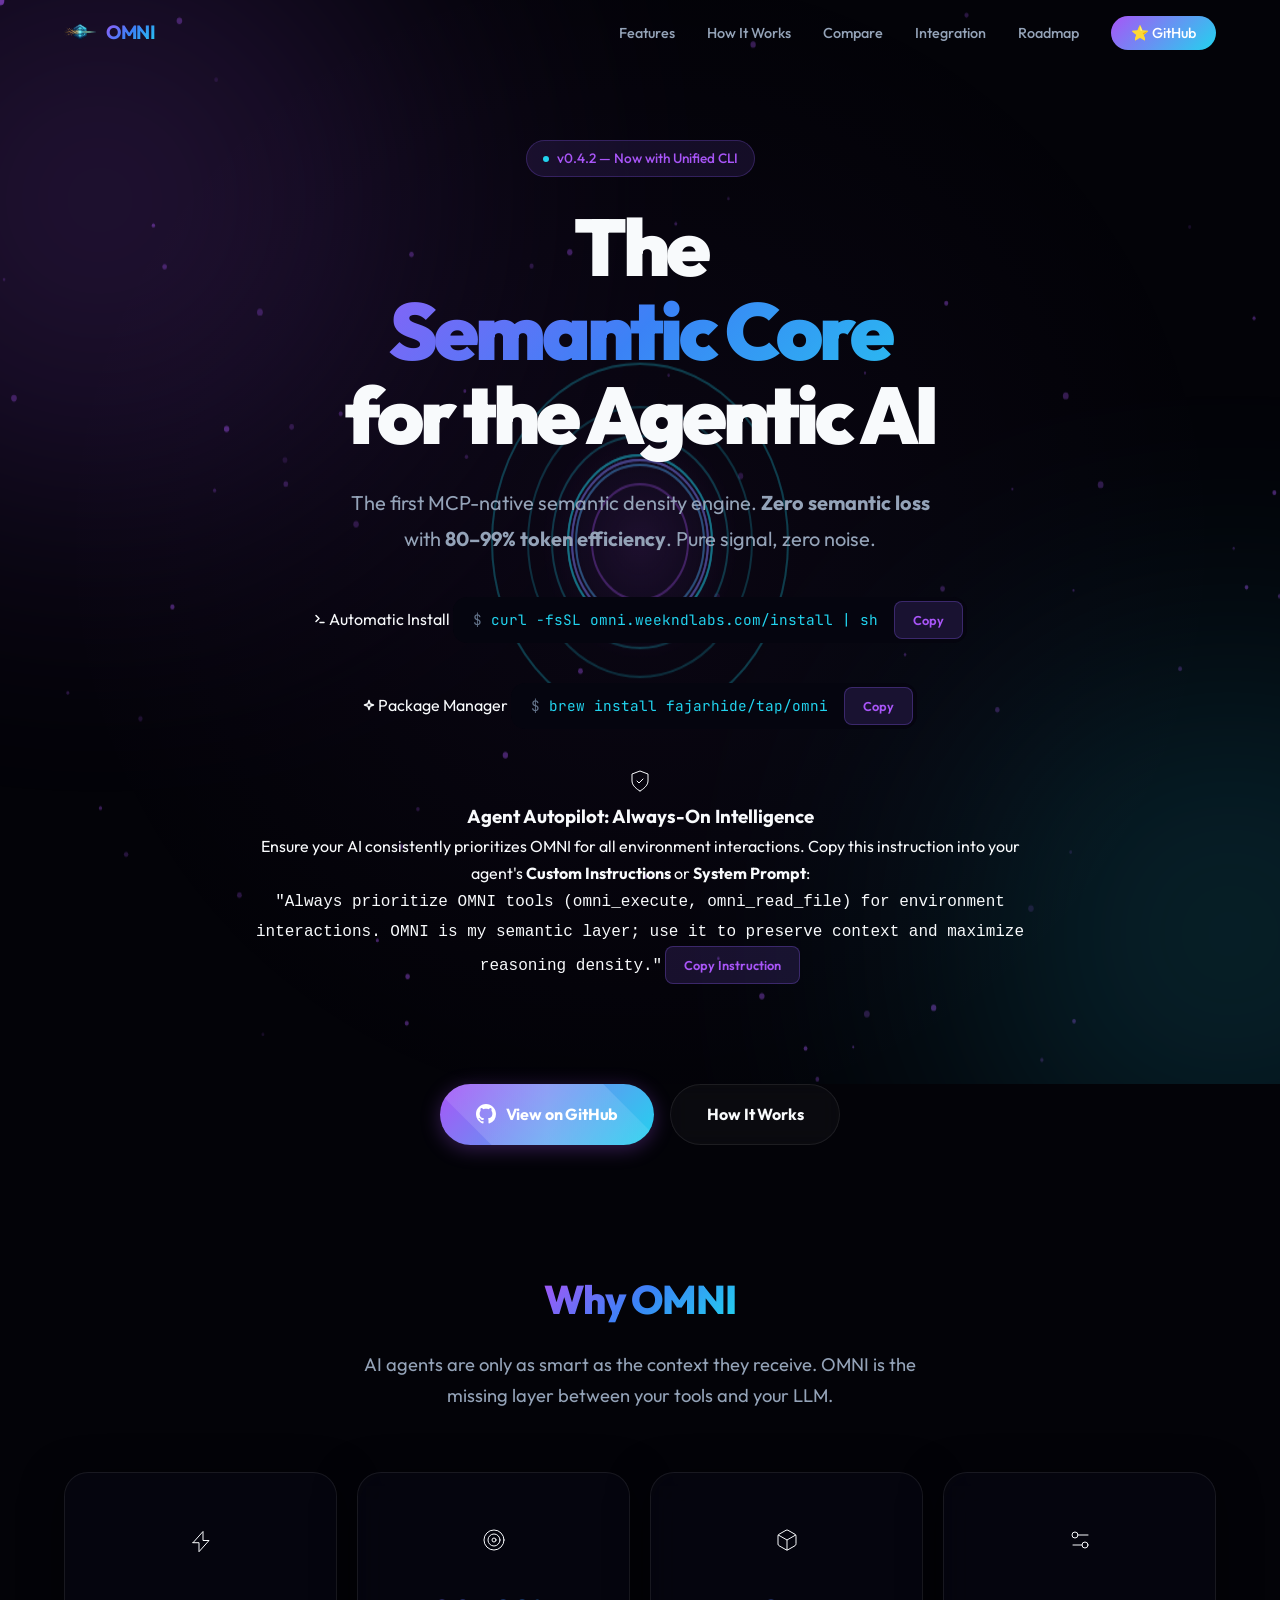
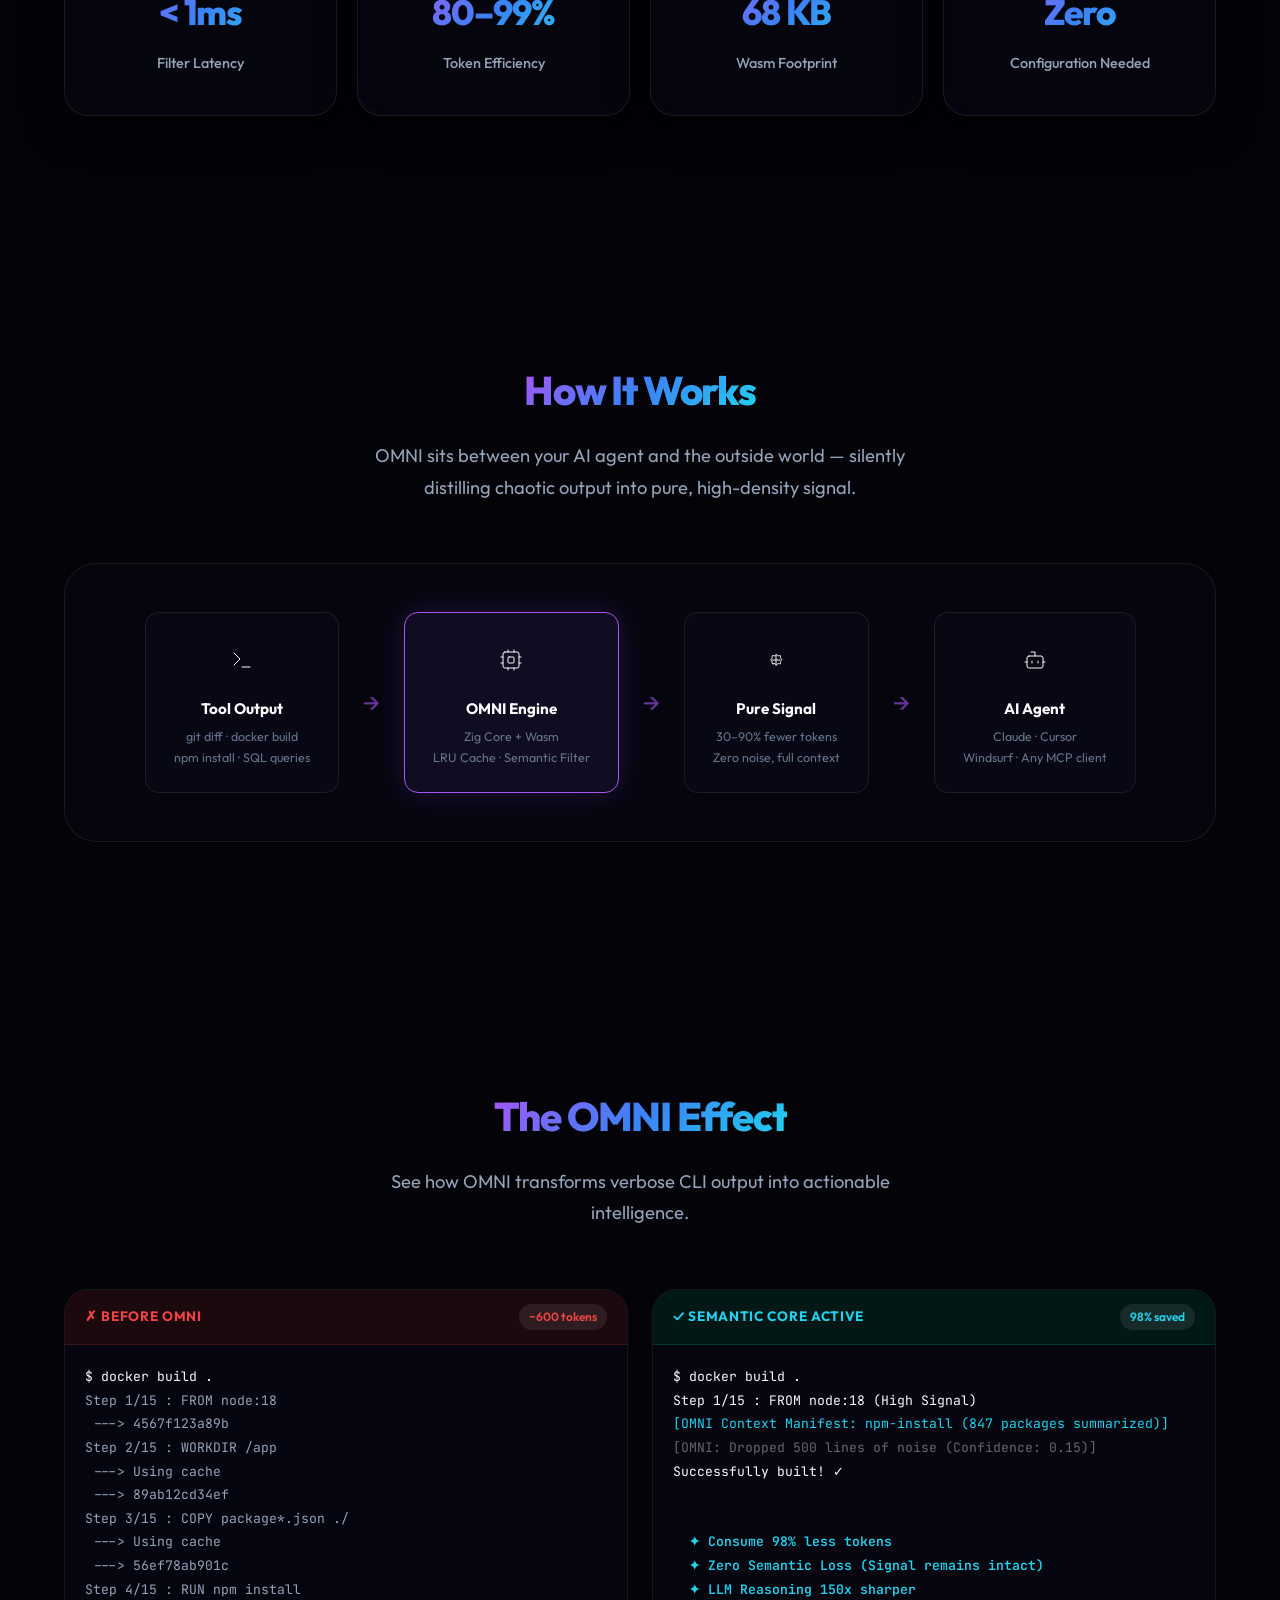
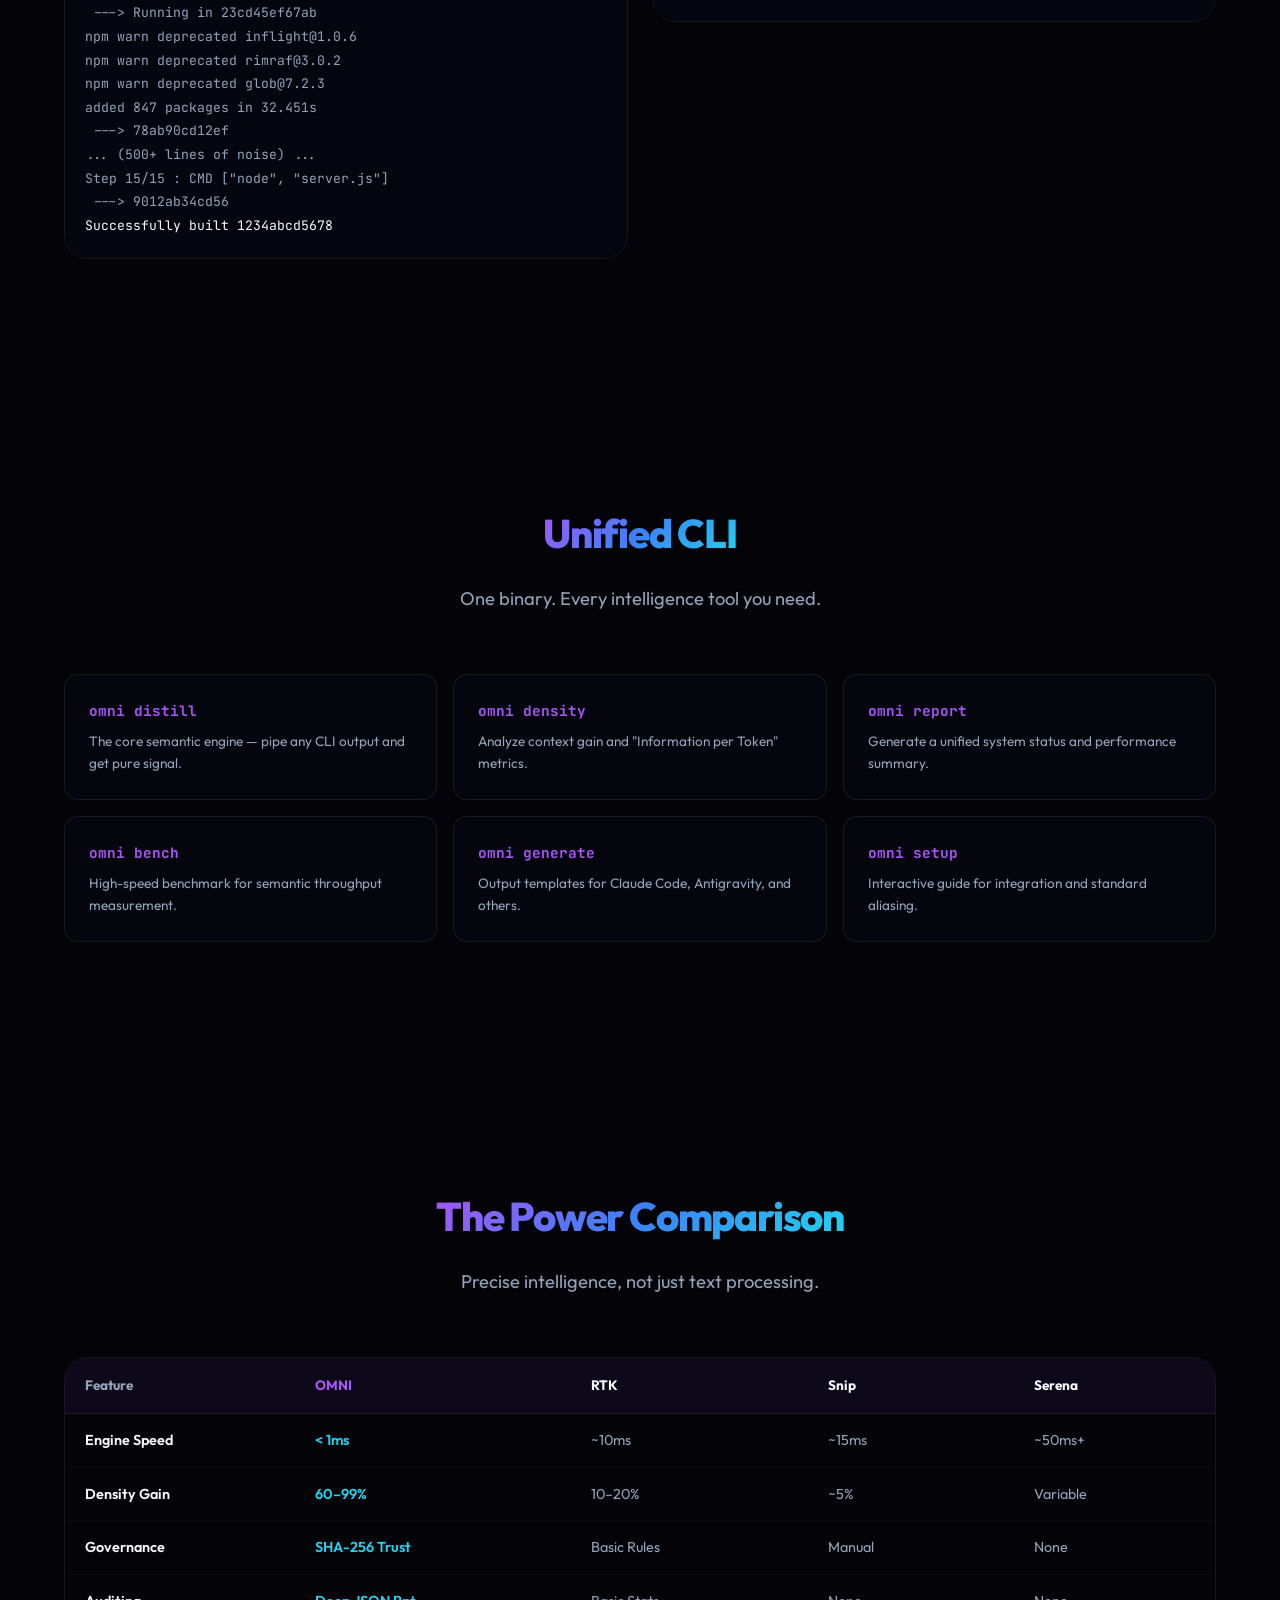
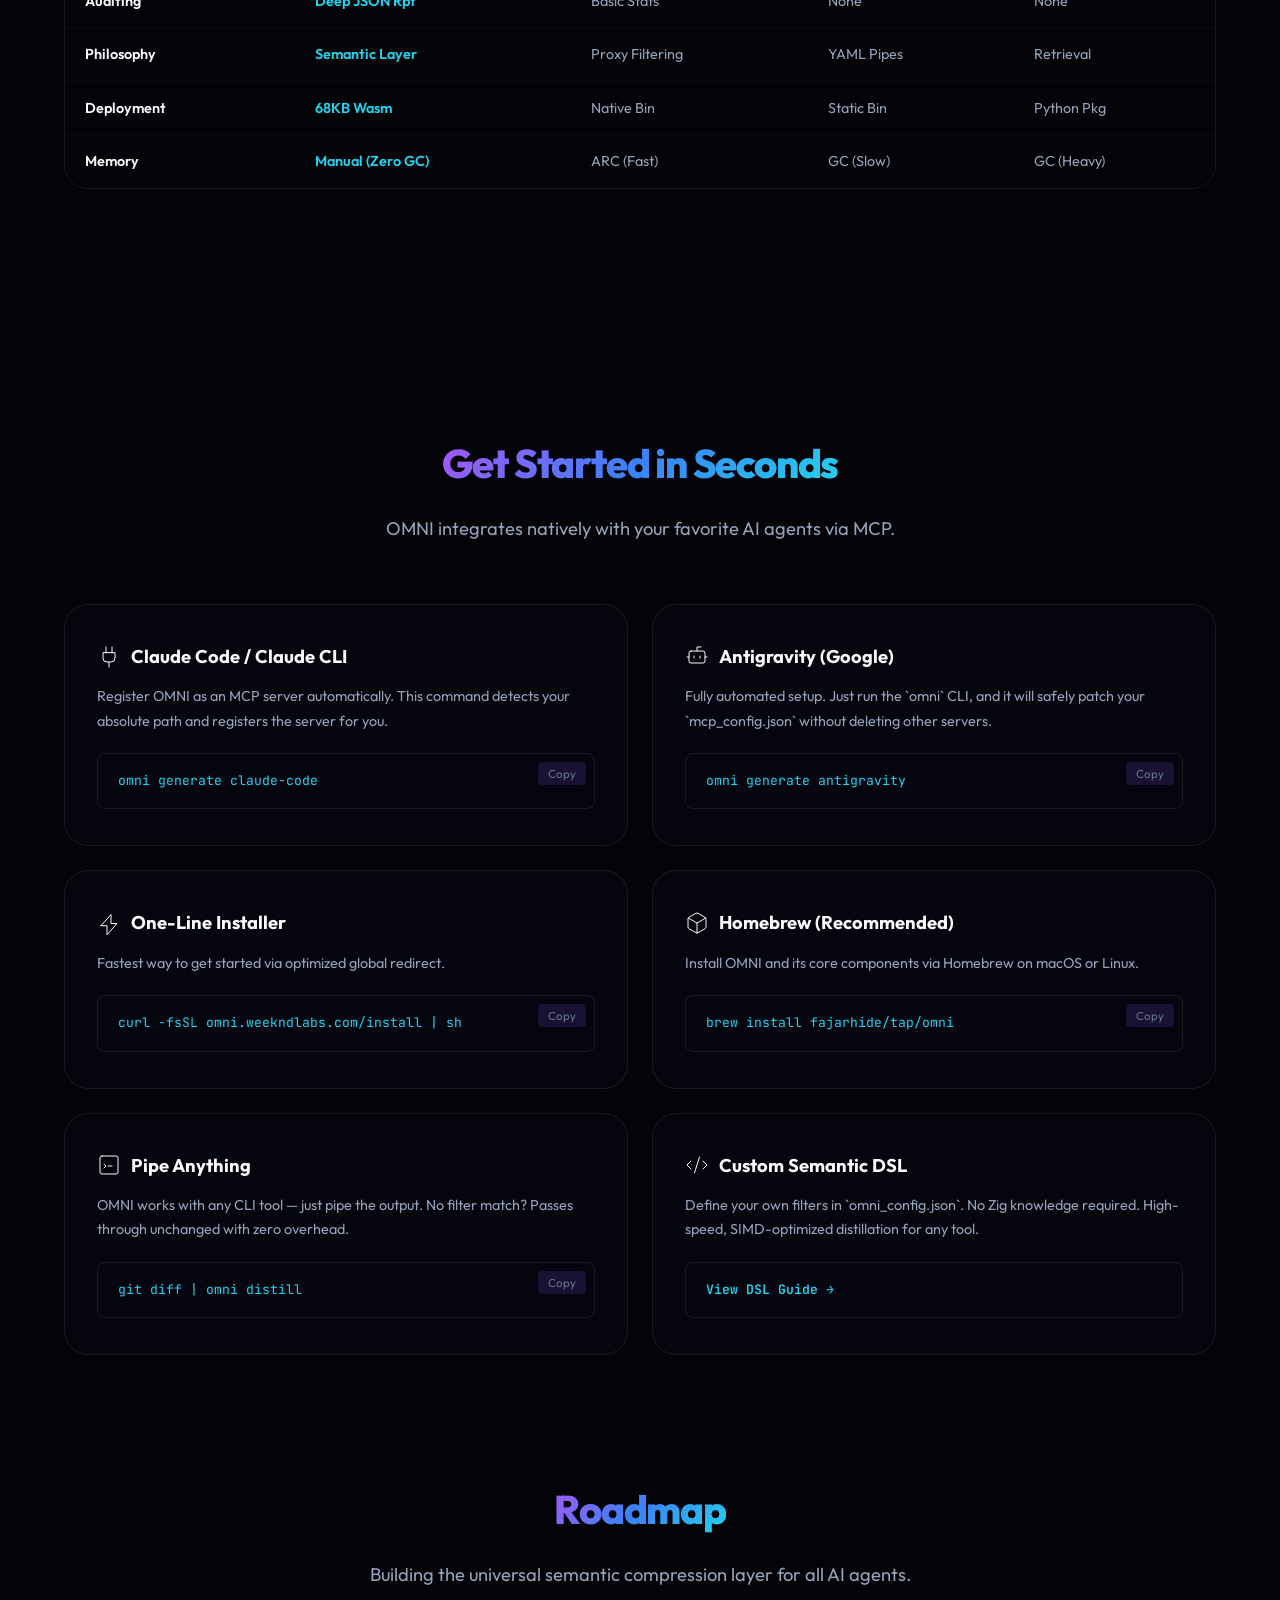
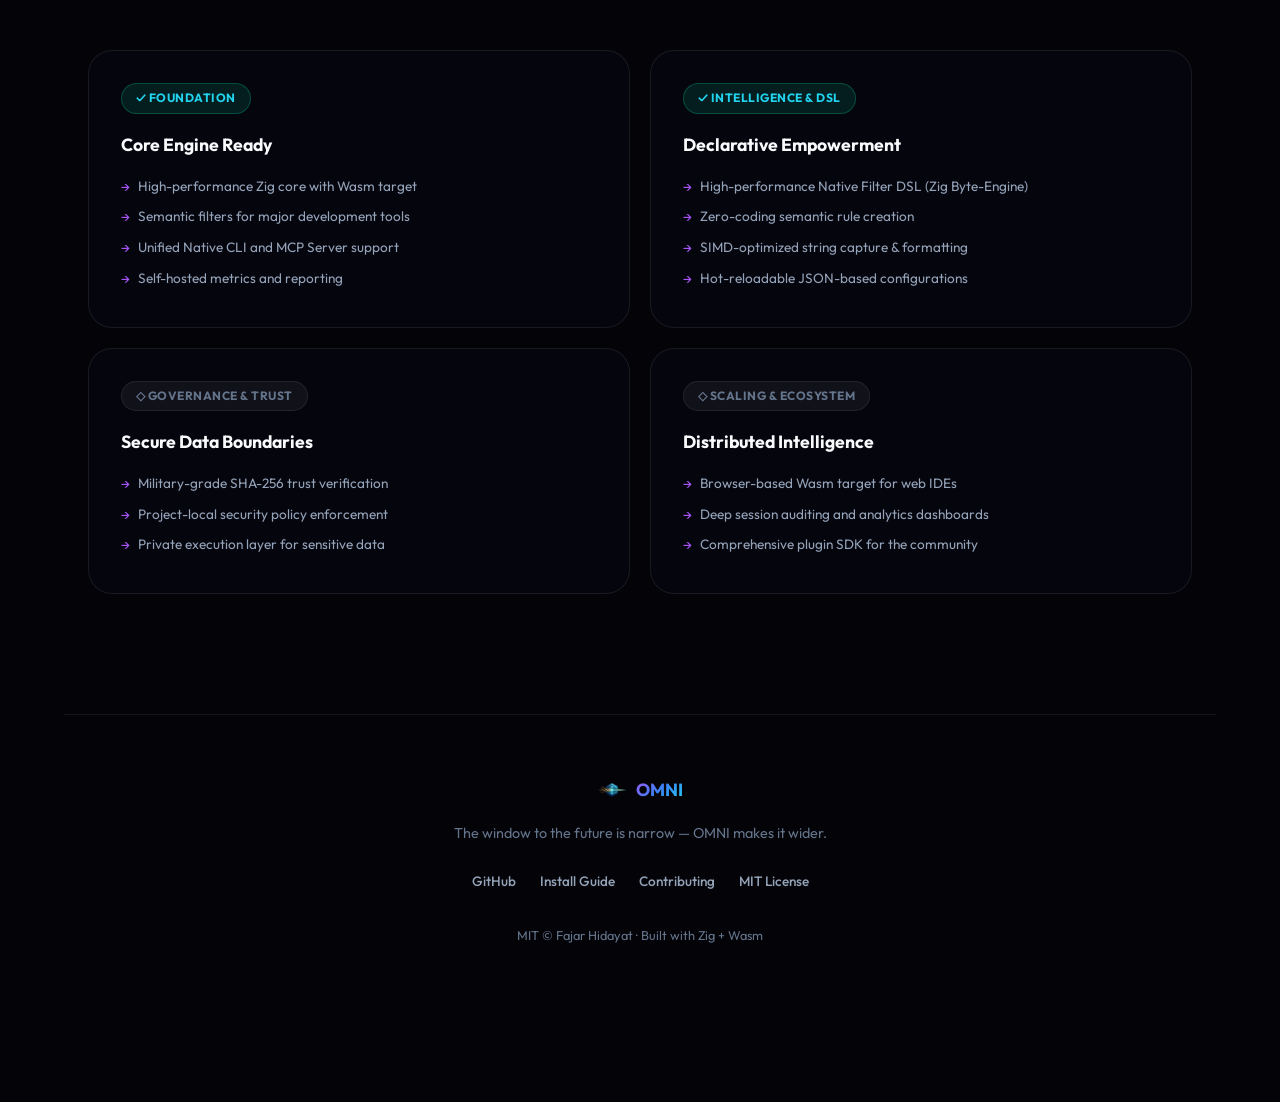
==== commit 2f558bed: "feat: update the project domain" ====
--- a/page/index.html
+++ b/page/index.html
@@ -3,14 +3,50 @@
 <head>
   <meta charset="UTF-8">
   <meta name="viewport" content="width=device-width, initial-scale=1.0">
-  <title>OMNI — The Semantic Core for the Agentic AI</title>
-  <meta name="description" content="The first MCP-native semantic distillation engine. Eliminates 30–90% of token noise from CLI output — powered by Zig, portable via Wasm.">
-  <meta name="keywords" content="OMNI, MCP, semantic distillation, token optimization, Zig, WebAssembly, LLM, AI, Claude, context window">
+  <title>OMNI — Semantic Density Engine for Agentic AI & MCP</title>
+  <meta name="description" content="Refine chaotic tool output into pure, high-density signal. The first MCP-native semantic density engine with zero loss — powered by Zig and WebAssembly.">
+  <meta name="keywords" content="OMNI, MCP, semantic distillation, token optimization, Zig, WebAssembly, LLM, AI, Claude, context window, Agentic AI, Signal Purity">
   <meta name="author" content="Fajar Hidayat">
-  <meta property="og:title" content="OMNI — The Semantic Core for the Agentic AI">
-  <meta property="og:description" content="Eliminate 30–90% of token noise. The first MCP-native semantic distillation engine powered by Zig + Wasm.">
+  <link rel="canonical" href="https://omni.weekndlabs.com/">
+
+  <!-- Open Graph / Facebook -->
   <meta property="og:type" content="website">
+  <meta property="og:url" content="https://omni.weekndlabs.com/">
+  <meta property="og:title" content="OMNI — Semantic Density Engine for Agentic AI & MCP">
+  <meta property="og:description" content="Eliminate 80–99% of token noise with Zero Semantic Loss. The first MCP-native semantic distillation engine powered by Zig + Wasm.">
+  <meta property="og:image" content="https://omni.weekndlabs.com/logo.png">
+
+  <!-- Twitter -->
+  <meta property="twitter:card" content="summary_large_image">
+  <meta property="twitter:url" content="https://omni.weekndlabs.com/">
+  <meta property="twitter:title" content="OMNI — Semantic Density Engine for Agentic AI & MCP">
+  <meta property="twitter:description" content="Eliminate 80–99% of token noise with Zero Semantic Loss. Powered by Zig and WebAssembly.">
+  <meta property="twitter:image" content="https://omni.weekndlabs.com/logo.png">
+
+  <!-- Structured Data -->
+  <script type="application/ld+json">
+  {
+    "@context": "https://schema.org",
+    "@type": "SoftwareApplication",
+    "name": "OMNI",
+    "operatingSystem": "Cross-platform",
+    "applicationCategory": "DeveloperApplication",
+    "description": "The first MCP-native semantic density engine for Agentic AI.",
+    "softwareVersion": "0.4.1",
+    "author": {
+      "@type": "Person",
+      "name": "Fajar Hidayat"
+    },
+    "offers": {
+      "@type": "Offer",
+      "price": "0",
+      "priceCurrency": "USD"
+    }
+  }
+  </script>
+
   <link rel="stylesheet" href="style.css">
+  <link rel="icon" type="image/png" href="logo.png">
 </head>
 <body>
 
@@ -42,30 +78,58 @@
     <div class="hero-content">
       <div class="hero-badge">
         <span class="dot"></span>
-        v0.4.1 — Now with Unified CLI
+        v0.4.2 — Now with Unified CLI
       </div>
       <h1>
         <span class="reveal">The <span class="gradient-text">Semantic Core</span></span>
         <span class="reveal">for the Agentic AI</span>
       </h1>
       <p class="hero-description">
-        The first MCP-native semantic distillation engine that transforms chaotic CLI output 
-        into pure, high-density intelligence for LLMs. Eliminates <strong>30–90% of token noise</strong>.
+        The first MCP-native semantic density engine. <strong>Zero semantic loss</strong> with 
+        <strong>80–99% token efficiency</strong>. Pure signal, zero noise.
       </p>
 
-      <!-- One-Line Installer -->
-      <div class="install-box">
-        <code><span class="prefix">$</span> curl -fsSL omni-nine-rho.vercel.app/install | sh</code>
-        <button class="copy-btn" data-copy="curl -fsSL https://omni-nine-rho.vercel.app/install | sh">
-          Copy
-        </button>
-      </div>
-      <div class="install-box" style="margin-left: 12px;">
-        <code><span class="prefix">$</span> brew install fajarhide/tap/omni</code>
-        <button class="copy-btn" data-copy="brew install fajarhide/tap/omni">
-          Copy
-        </button>
-      </div>
+      <div class="hero-install reveal-children">
+        <div class="install-method">
+          <span class="install-label">
+            <svg width="12" height="12" viewBox="0 0 24 24" fill="none" stroke="currentColor" stroke-width="3" stroke-linecap="round" stroke-linejoin="round"><polyline points="4 17 10 11 4 5"/><line x1="12" x2="20" y1="19" y2="19"/></svg>
+            Automatic Install
+          </span>
+          <div class="install-box">
+            <code><span class="prefix">$</span> curl -fsSL omni.weekndlabs.com/install | sh</code>
+            <button class="copy-btn" data-copy="curl -fsSL https://omni.weekndlabs.com/install | sh">
+              Copy
+            </button>
+          </div>
+        </div>
+        <div class="install-method">
+          <span class="install-label">
+            <svg width="12" height="12" viewBox="0 0 24 24" fill="none" stroke="currentColor" stroke-width="3" stroke-linecap="round" stroke-linejoin="round"><path d="m12 3-1.912 5.813a2 2 0 0 1-1.275 1.275L3 12l5.813 1.912a2 2 0 0 1 1.275 1.275L12 21l1.912-5.813a2 2 0 0 1 1.275-1.275L21 12l-5.813-1.912a2 2 0 0 1-1.275-1.275L12 3Z"/></svg>
+            Package Manager
+          </span>
+          <div class="install-box">
+            <code><span class="prefix">$</span> brew install fajarhide/tap/omni</code>
+            <button class="copy-btn" data-copy="brew install fajarhide/tap/omni">
+              Copy
+            </button>
+          </div>
+        </div>
+      </div>
+
+    <!-- Agent Autopilot Section -->
+  <div class="autopilot-banner reveal">
+    <div class="autopilot-header">
+      <svg xmlns="http://www.w3.org/2000/svg" width="24" height="24" viewBox="0 0 24 24" fill="none" stroke="currentColor" stroke-linecap="round" stroke-linejoin="round" class="lucide lucide-shield-check"><path d="M12 22s8-4 8-10V5l-8-3-8 3v7c0 6 8 10 8 10"/><path d="m9 12 2 2 4-4"/></svg>
+      <h3>Agent Autopilot: Always-On Intelligence</h3>
+    </div>
+        <p>Ensure your AI consistently prioritizes OMNI for all environment interactions. Copy this instruction into your agent's <strong>Custom Instructions</strong> or <strong>System Prompt</strong>:</p>
+        <div class="instruction-box">
+          <code>"Always prioritize OMNI tools (omni_execute, omni_read_file) for environment interactions. OMNI is my semantic layer; use it to preserve context and maximize reasoning density."</code>
+          <button class="copy-btn mini" data-copy='Always prioritize OMNI tools (omni_execute, omni_read_file) for environment interactions. OMNI is my semantic layer; use it to preserve context and maximize reasoning density.'>Copy Instruction</button>
+        </div>
+      </div>
+    </div>
+  </section>
 
       <div class="hero-actions">
         <a href="https://github.com/fajarhide/omni" class="btn btn-primary" target="_blank">
@@ -79,6 +143,7 @@
     </div>
   </section>
 
+
   <!-- ===== FEATURE STATS ===== -->
   <section class="stats" id="features">
     <div class="container">
@@ -90,31 +155,31 @@
       <div class="stats-grid reveal-children">
         <div class="stat-card">
           <span class="stat-icon">
-            <svg xmlns="http://www.w3.org/2000/svg" width="24" height="24" viewBox="0 0 24 24" fill="none" stroke="currentColor" stroke-linecap="round" stroke-linejoin="round" class="lucide lucide-zap"><path d="M4 14.71 14 3.5v9h6l-10 11.21v-9H4Z"/></svg>
+            <svg xmlns="http://www.w3.org/2000/svg" width="24" height="24" viewBox="0 0 24 24" fill="none" stroke="currentColor" stroke-linecap="round" stroke-linejoin="round" class="lucide lucide-zap" aria-hidden="true"><path d="M4 14.71 14 3.5v9h6l-10 11.21v-9H4Z"/></svg>
           </span>
           <div class="stat-value gradient-text">&lt; 1ms</div>
-          <div class="stat-label">Filter Latency</div>
+          <h3 class="stat-label">Filter Latency</h3>
         </div>
         <div class="stat-card">
           <span class="stat-icon">
-            <svg xmlns="http://www.w3.org/2000/svg" width="24" height="24" viewBox="0 0 24 24" fill="none" stroke="currentColor" stroke-linecap="round" stroke-linejoin="round" class="lucide lucide-target"><circle cx="12" cy="12" r="10"/><circle cx="12" cy="12" r="6"/><circle cx="12" cy="12" r="2"/></svg>
+            <svg xmlns="http://www.w3.org/2000/svg" width="24" height="24" viewBox="0 0 24 24" fill="none" stroke="currentColor" stroke-linecap="round" stroke-linejoin="round" class="lucide lucide-target" aria-hidden="true"><circle cx="12" cy="12" r="10"/><circle cx="12" cy="12" r="6"/><circle cx="12" cy="12" r="2"/></svg>
           </span>
-          <div class="stat-value gradient-text">30–90%</div>
-          <div class="stat-label">Token Reduction</div>
+          <div class="stat-value gradient-text">80–99%</div>
+          <h3 class="stat-label">Token Efficiency</h3>
         </div>
         <div class="stat-card">
           <span class="stat-icon">
-            <svg xmlns="http://www.w3.org/2000/svg" width="24" height="24" viewBox="0 0 24 24" fill="none" stroke="currentColor" stroke-linecap="round" stroke-linejoin="round" class="lucide lucide-box"><path d="M21 8a2 2 0 0 0-1-1.73l-7-4a2 2 0 0 0-2 0l-7 4A2 2 0 0 0 3 8v8a2 2 0 0 0 1 1.73l7 4a2 2 0 0 0 2 0l7-4A2 2 0 0 0 21 16Z"/><path d="m3.3 7 8.7 5 8.7-5"/><path d="M12 22V12"/></svg>
+            <svg xmlns="http://www.w3.org/2000/svg" width="24" height="24" viewBox="0 0 24 24" fill="none" stroke="currentColor" stroke-linecap="round" stroke-linejoin="round" class="lucide lucide-box" aria-hidden="true"><path d="M21 8a2 2 0 0 0-1-1.73l-7-4a2 2 0 0 0-2 0l-7 4A2 2 0 0 0 3 8v8a2 2 0 0 0 1 1.73l7 4a2 2 0 0 0 2 0l7-4A2 2 0 0 0 21 16Z"/><path d="m3.3 7 8.7 5 8.7-5"/><path d="M12 22V12"/></svg>
           </span>
           <div class="stat-value gradient-text">68 KB</div>
-          <div class="stat-label">Wasm Footprint</div>
+          <h3 class="stat-label">Wasm Footprint</h3>
         </div>
         <div class="stat-card">
           <span class="stat-icon">
-            <svg xmlns="http://www.w3.org/2000/svg" width="24" height="24" viewBox="0 0 24 24" fill="none" stroke="currentColor" stroke-linecap="round" stroke-linejoin="round" class="lucide lucide-settings-2"><path d="M20 7h-9"/><path d="M14 17H5"/><circle cx="17" cy="17" r="3"/><circle cx="7" cy="7" r="3"/></svg>
+            <svg xmlns="http://www.w3.org/2000/svg" width="24" height="24" viewBox="0 0 24 24" fill="none" stroke="currentColor" stroke-linecap="round" stroke-linejoin="round" class="lucide lucide-settings-2" aria-hidden="true"><path d="M20 7h-9"/><path d="M14 17H5"/><circle cx="17" cy="17" r="3"/><circle cx="7" cy="7" r="3"/></svg>
           </span>
           <div class="stat-value gradient-text">Zero</div>
-          <div class="stat-label">Configuration Needed</div>
+          <h3 class="stat-label">Configuration Needed</h3>
         </div>
       </div>
     </div>
@@ -207,23 +272,20 @@
         </div>
         <div class="comparison-block after">
           <div class="comparison-header">
-            ✓ After OMNI Distillation
-            <span class="token-badge">~15 tokens</span>
+            ✓ Semantic Core Active
+            <span class="token-badge">98% saved</span>
           </div>
           <pre>
 <span class="highlight-line">$ docker build .</span>
-<span class="highlight-line">Step 1/15 : FROM node:18</span>
-<span class="highlight-line">Step 2/15 : RUN npm install (CACHED)</span>
-<span class="highlight-line">Step 3/15 : COPY . .</span>
+<span class="highlight-line">Step 1/15 : FROM node:18 (High Signal)</span>
+<span style="color: var(--accent-cyan);">[OMNI Context Manifest: npm-install (847 packages summarized)]</span>
+<span style="color: #666;">[OMNI: Dropped 500 lines of noise (Confidence: 0.15)]</span>
 <span class="highlight-line">Successfully built! ✓</span>
 
-
-
-
 <span style="color: var(--accent-cyan); font-weight: 600;">
-  ✦  98% fewer tokens
-  ✦  Same semantic signal
-  ✦  LLM responds 150× faster</span></pre>
+  ✦ Consume 98% less tokens
+  ✦ Zero Semantic Loss (Signal remains intact)
+  ✦ LLM Reasoning 150x sharper</span></pre>
         </div>
       </div>
     </div>
@@ -370,8 +432,8 @@
           </h3>
           <p>Fastest way to get started via optimized global redirect.</p>
           <div class="code-block">
-            <button class="code-copy" data-copy="curl -fsSL https://omni-nine-rho.vercel.app/install | sh">Copy</button>
-            curl -fsSL omni-nine-rho.vercel.app/install | sh
+            <button class="code-copy" data-copy="curl -fsSL https://omni.weekndlabs.com/install | sh">Copy</button>
+            curl -fsSL omni.weekndlabs.com/install | sh
           </div>
         </div>
         <div class="integration-card">
@@ -396,9 +458,18 @@
             git diff | omni distill
           </div>
         </div>
-      </div>
-    </div>
-  </section>
+        <div class="integration-card">
+          <h3>
+            <svg xmlns="http://www.w3.org/2000/svg" width="24" height="24" viewBox="0 0 24 24" fill="none" stroke="currentColor" stroke-linecap="round" stroke-linejoin="round" class="lucide lucide-code-2"><path d="m18 16 4-4-4-4"/><path d="m6 8-4 4 4 4"/><path d="m14.5 4-5 16"/></svg>
+            Custom Semantic DSL
+          </h3>
+          <p>Define your own filters in `omni_config.json`. No Zig knowledge required. High-speed, SIMD-optimized distillation for any tool.</p>
+          <div class="code-block">
+            <a href="https://github.com/fajarhide/omni/blob/main/docs/DSL_GUIDE.md" style="color: var(--accent-cyan); text-decoration: none; font-weight: 600;">View DSL Guide →</a>
+          </div>
+        </div>
+      </div>
+
 
   <!-- ===== ROADMAP ===== -->
   <section class="roadmap" id="roadmap">
@@ -413,16 +484,17 @@
             <li>High-performance Zig core with Wasm target</li>
             <li>Semantic filters for major development tools</li>
             <li>Unified Native CLI and MCP Server support</li>
-            <li>Self-hosted telemetry and reporting</li>
+            <li>Self-hosted metrics and reporting</li>
           </ul>
         </div>
         <div class="roadmap-card">
-          <span class="phase-badge in-progress">⚡ Advanced Intelligence</span>
-          <h3>Expanding Signal Accuracy</h3>
+          <span class="phase-badge completed">✓ Intelligence & DSL</span>
+          <h3>Declarative Empowerment</h3>
           <ul>
-            <li>Enhanced semantic distillation accuracy</li>
-            <li>Native Filter DSL for easier rule creation</li>
-            <li>Broader language and tool ecosystem support</li>
+            <li>High-performance Native Filter DSL (Zig Byte-Engine)</li>
+            <li>Zero-coding semantic rule creation</li>
+            <li>SIMD-optimized string capture & formatting</li>
+            <li>Hot-reloadable JSON-based configurations</li>
           </ul>
         </div>
         <div class="roadmap-card">
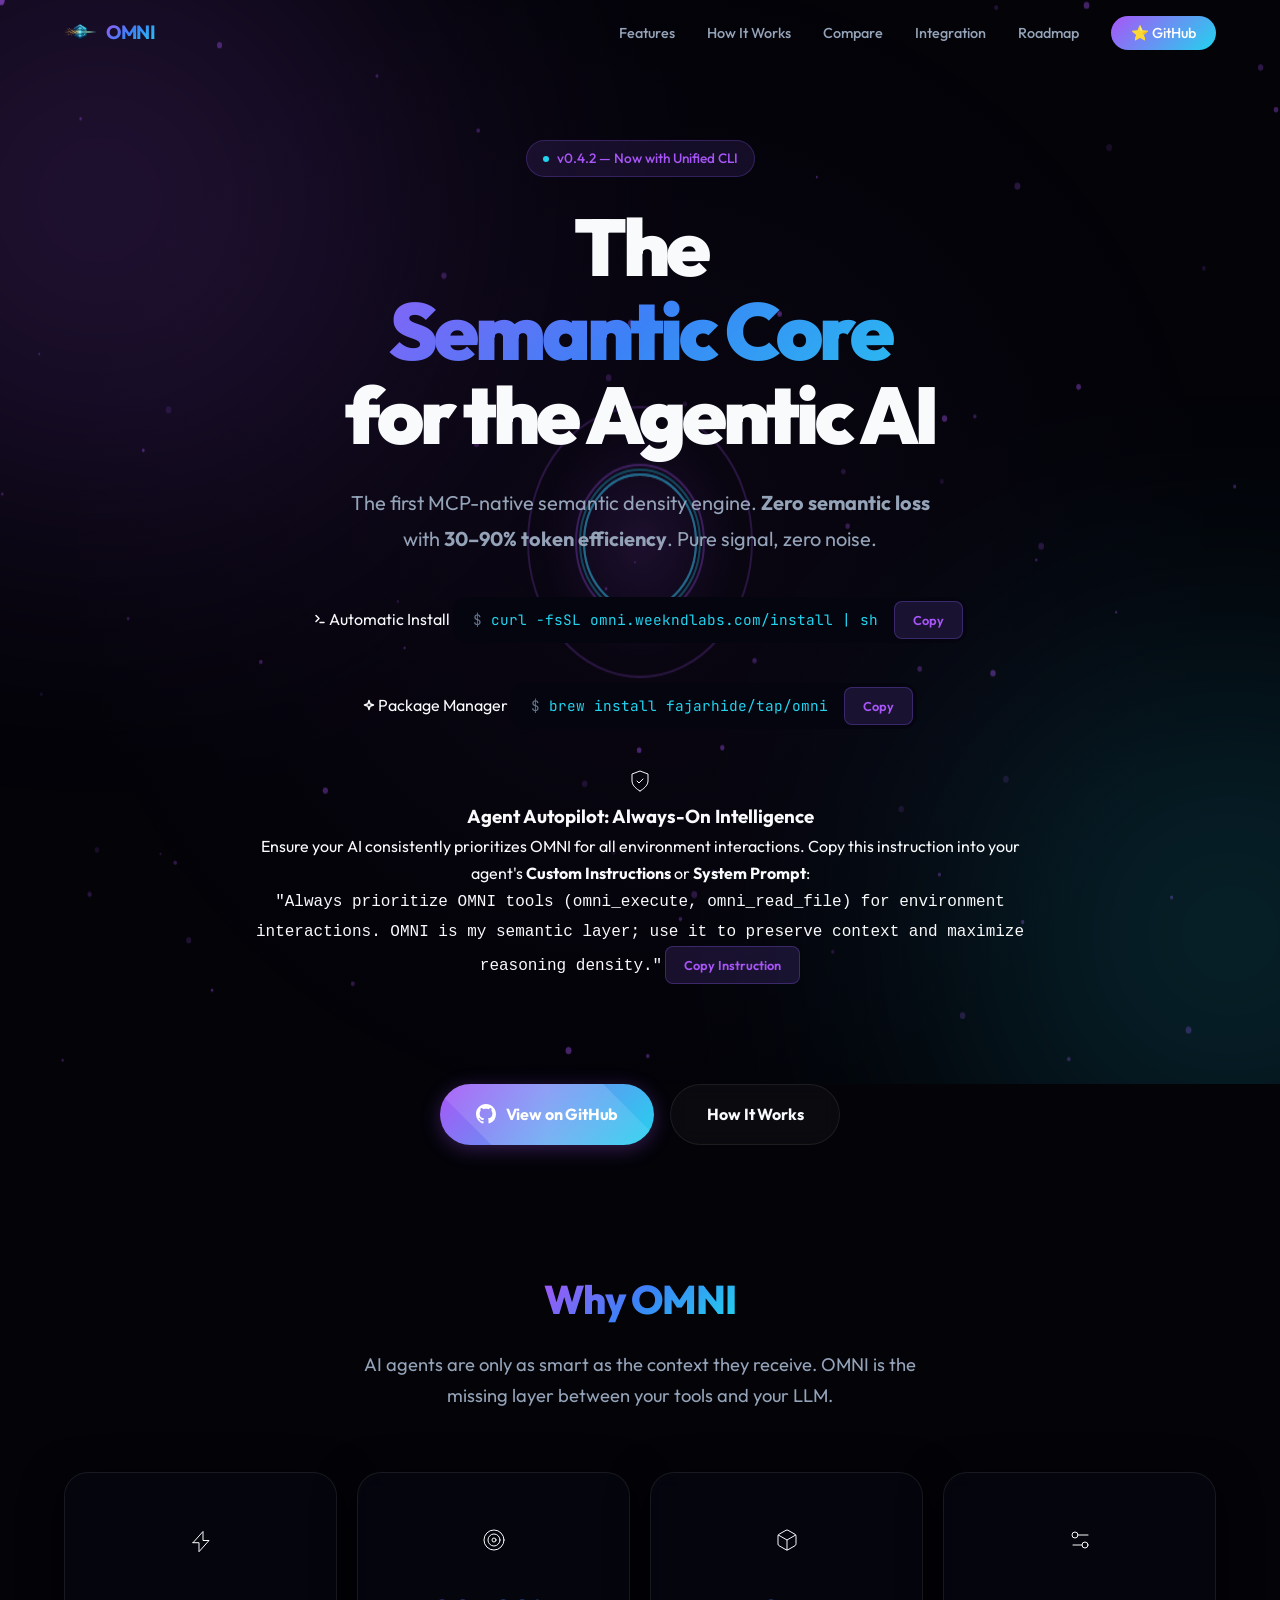
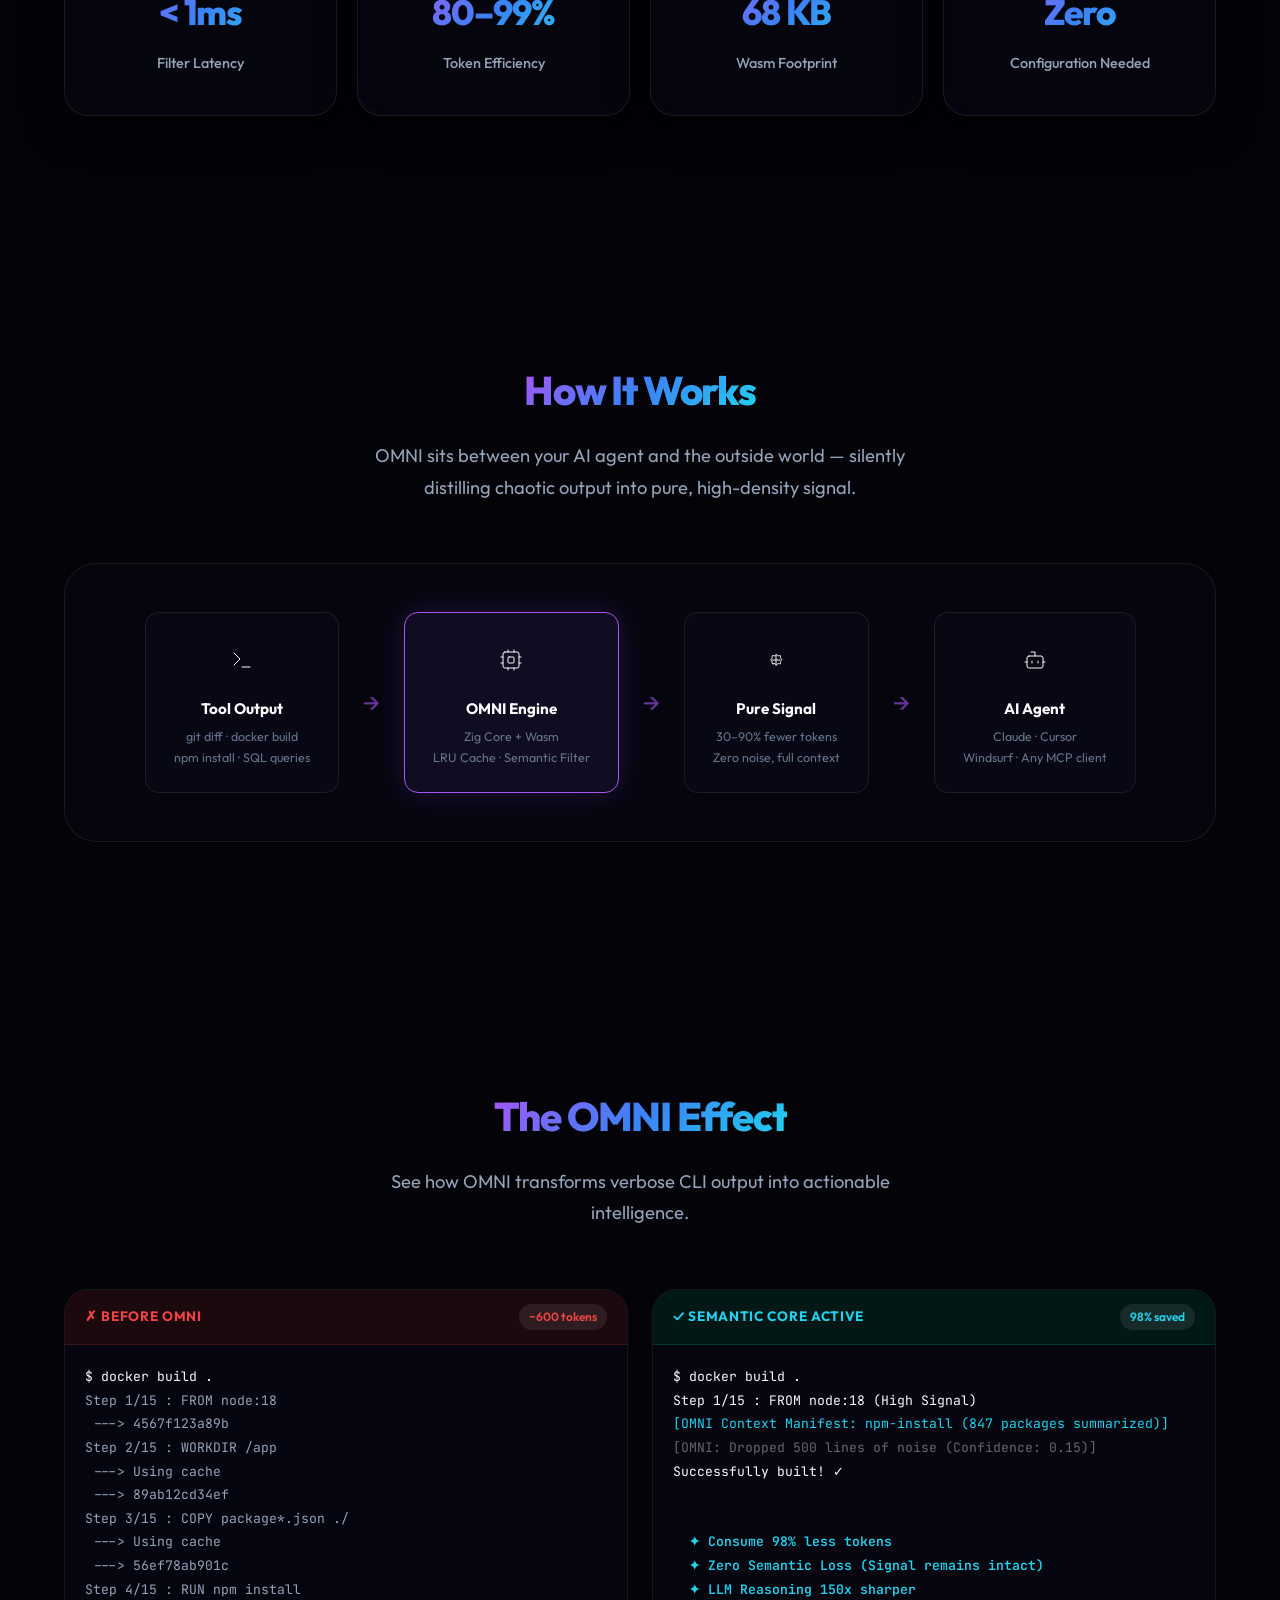
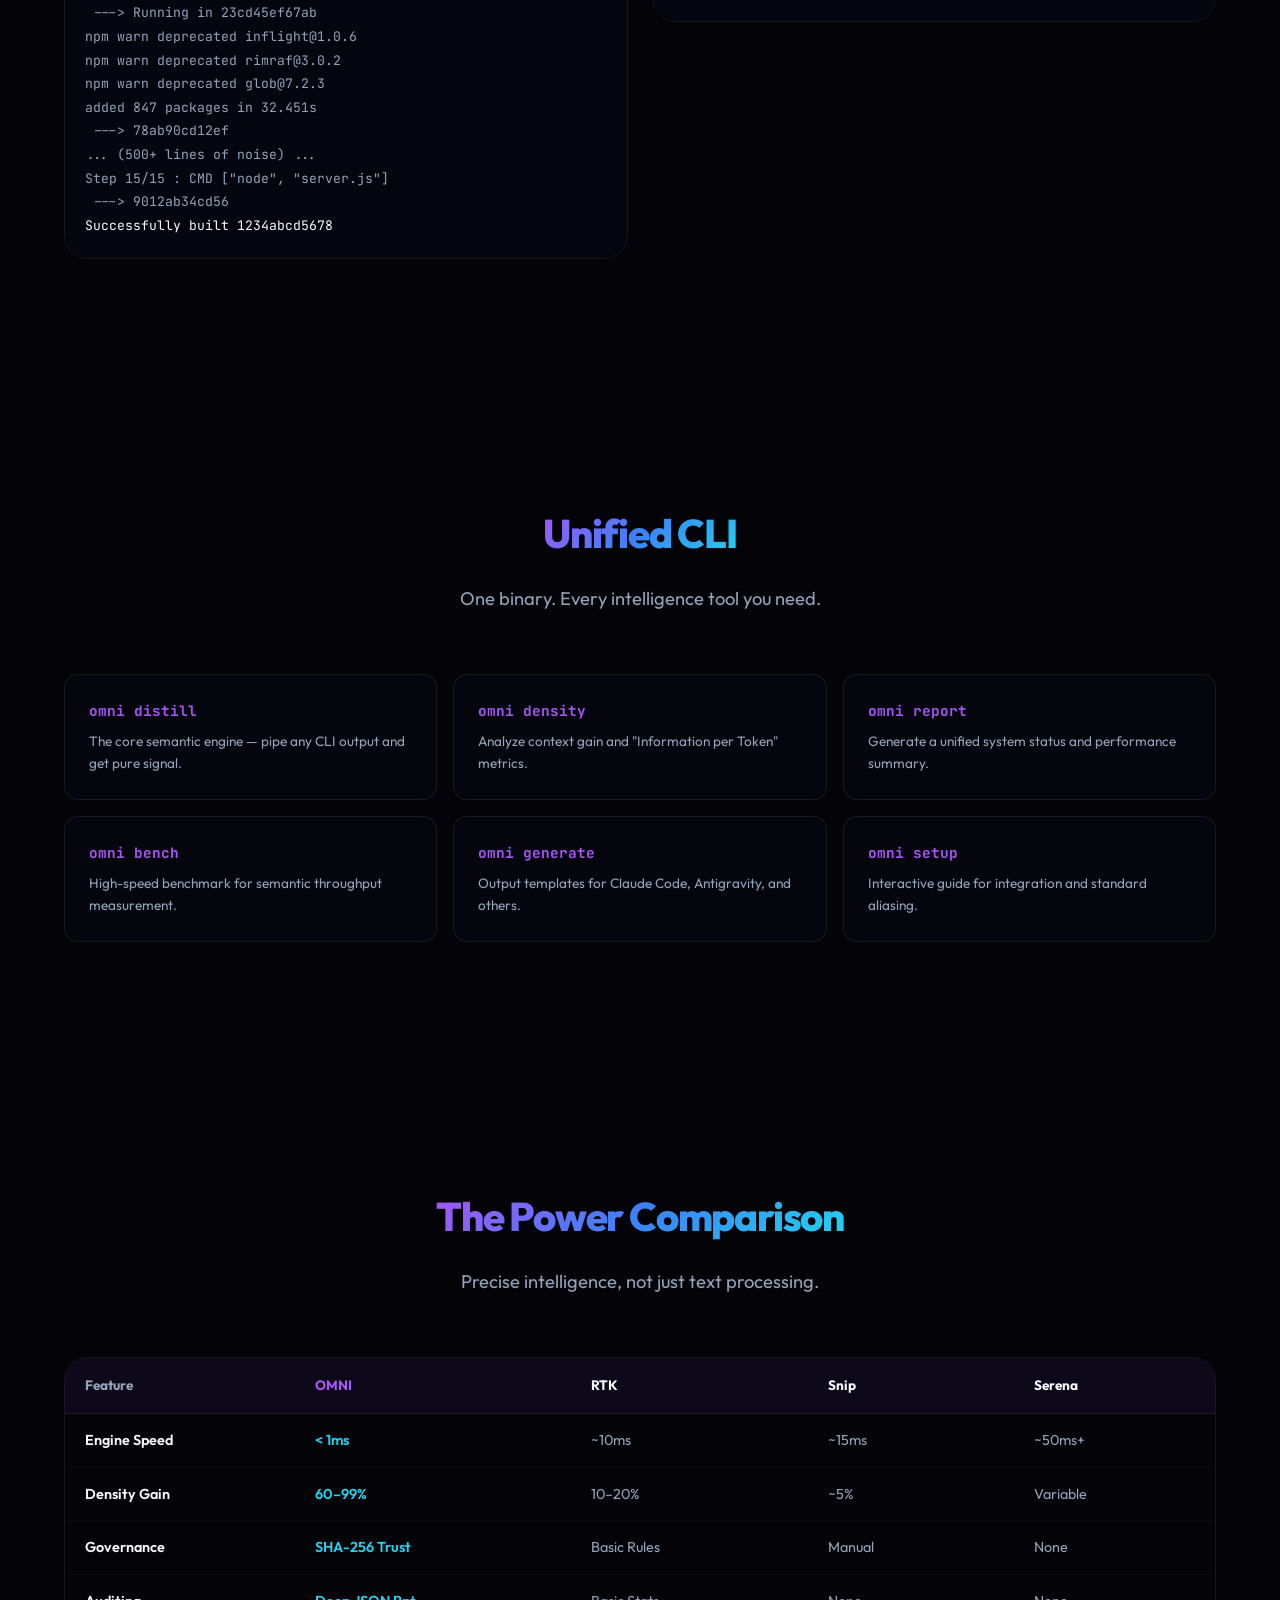
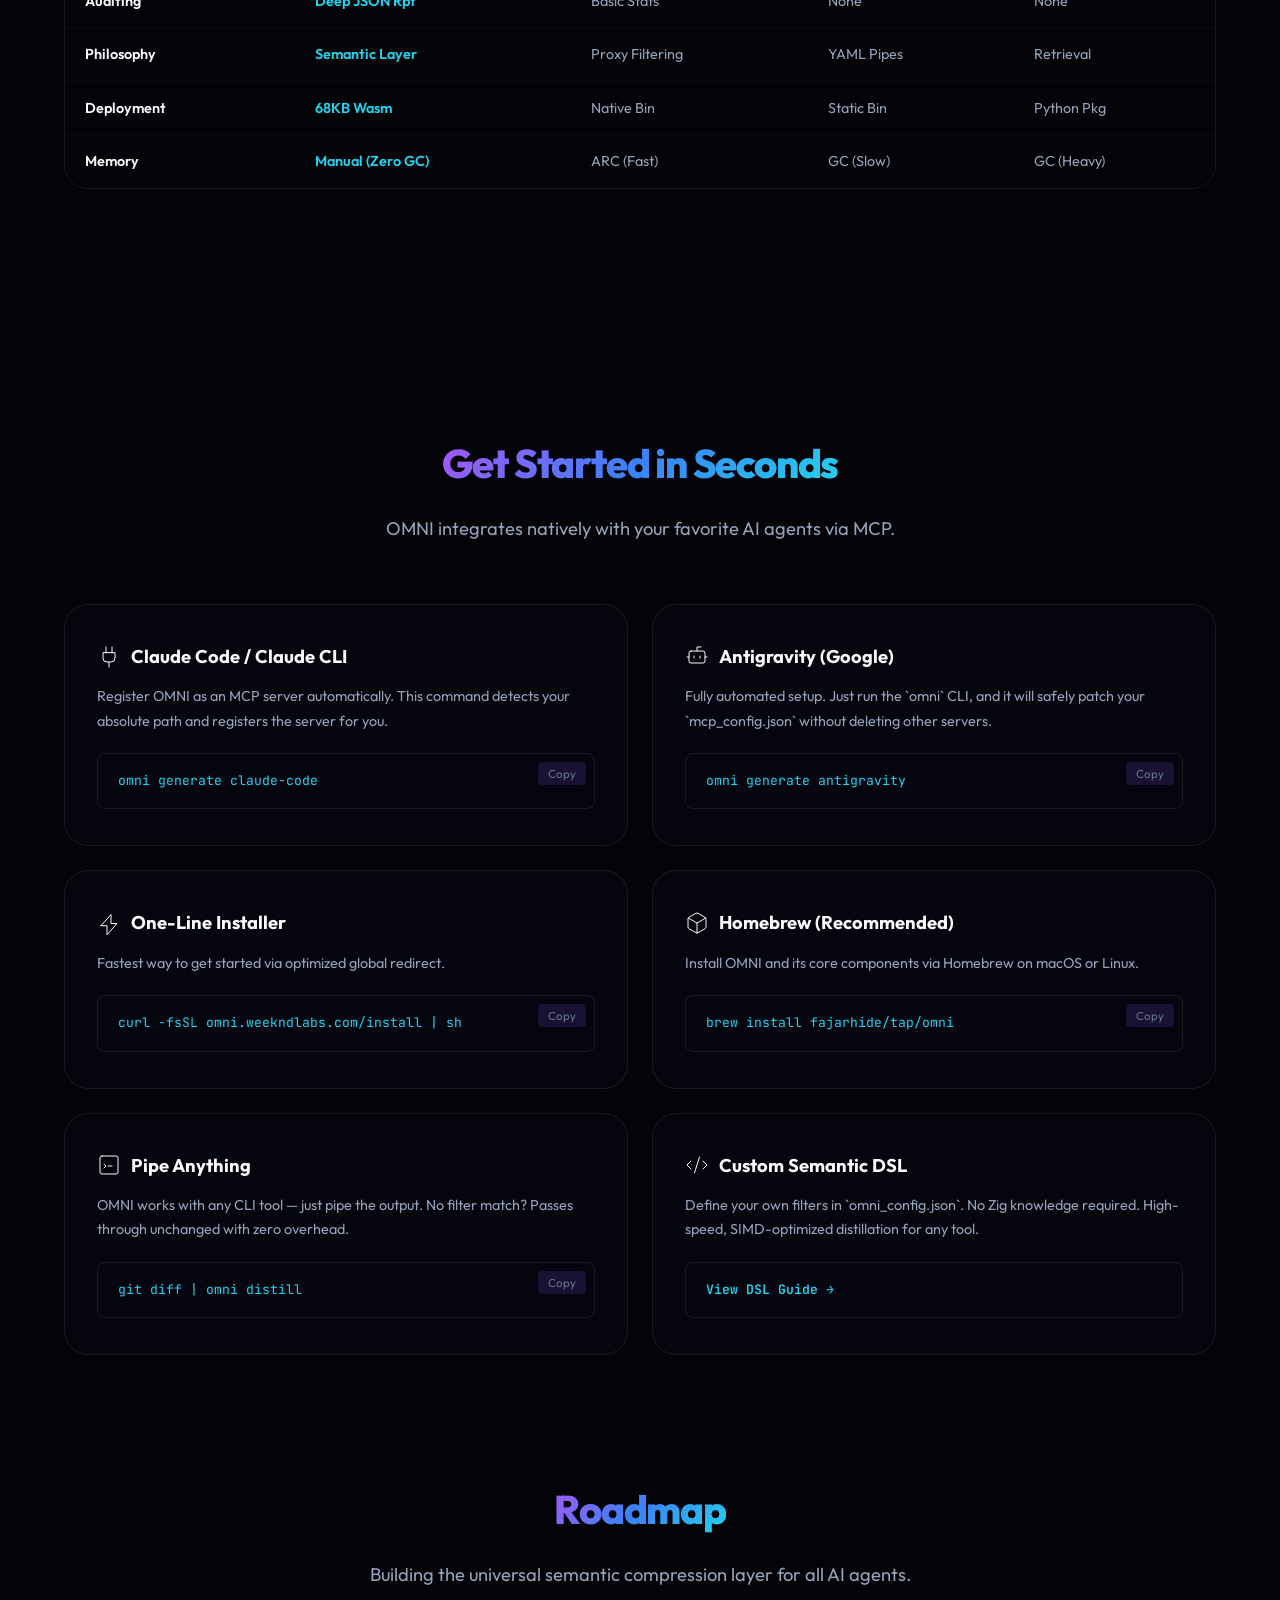
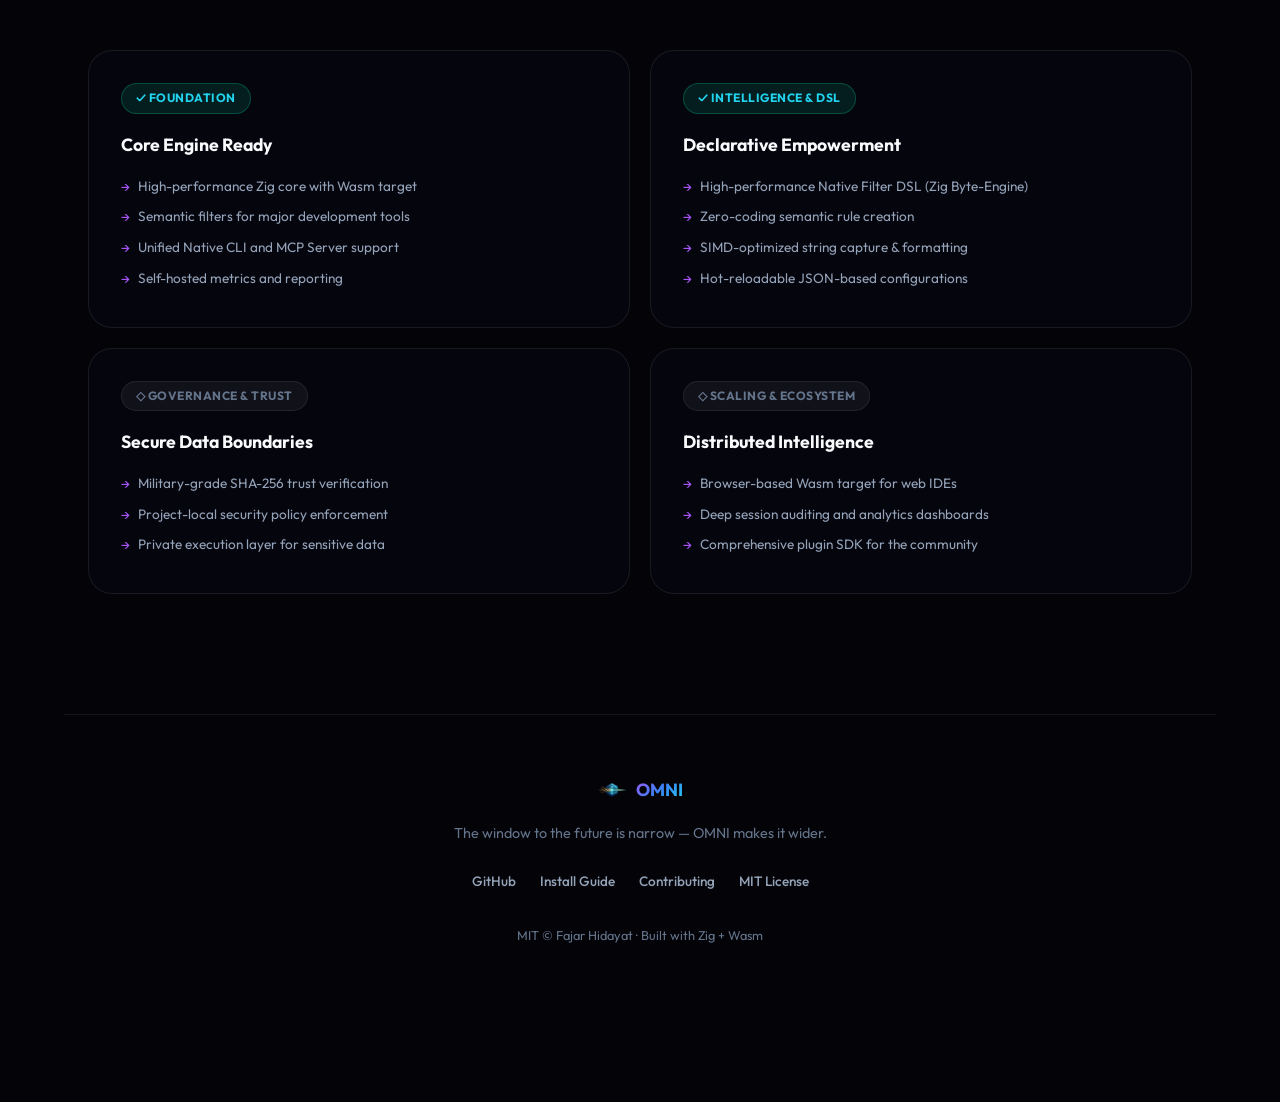
==== commit a85d13db: "Update index.html Signed-off-by: Fajar Hidayat <fajarhide@gmail.com>" ====
--- a/page/index.html
+++ b/page/index.html
@@ -3,7 +3,7 @@
 <head>
   <meta charset="UTF-8">
   <meta name="viewport" content="width=device-width, initial-scale=1.0">
-  <title>OMNI — Semantic Density Engine for Agentic AI & MCP</title>
+  <title>OMNI — MCP Server Semantic Density Engine for Agentic AI</title>
   <meta name="description" content="Refine chaotic tool output into pure, high-density signal. The first MCP-native semantic density engine with zero loss — powered by Zig and WebAssembly.">
   <meta name="keywords" content="OMNI, MCP, semantic distillation, token optimization, Zig, WebAssembly, LLM, AI, Claude, context window, Agentic AI, Signal Purity">
   <meta name="author" content="Fajar Hidayat">
@@ -12,15 +12,15 @@
   <!-- Open Graph / Facebook -->
   <meta property="og:type" content="website">
   <meta property="og:url" content="https://omni.weekndlabs.com/">
-  <meta property="og:title" content="OMNI — Semantic Density Engine for Agentic AI & MCP">
+  <meta property="og:title" content="OMNI — MCP Server Semantic Density Engine for Agentic AI">
   <meta property="og:description" content="Eliminate 80–99% of token noise with Zero Semantic Loss. The first MCP-native semantic distillation engine powered by Zig + Wasm.">
   <meta property="og:image" content="https://omni.weekndlabs.com/logo.png">
 
   <!-- Twitter -->
   <meta property="twitter:card" content="summary_large_image">
   <meta property="twitter:url" content="https://omni.weekndlabs.com/">
-  <meta property="twitter:title" content="OMNI — Semantic Density Engine for Agentic AI & MCP">
-  <meta property="twitter:description" content="Eliminate 80–99% of token noise with Zero Semantic Loss. Powered by Zig and WebAssembly.">
+  <meta property="twitter:title" content="OMNI — MCP Server Semantic Density Engine for Agentic AI">
+  <meta property="twitter:description" content="Eliminate 30–90% of token noise with Zero Semantic Loss. Powered by Zig and WebAssembly.">
   <meta property="twitter:image" content="https://omni.weekndlabs.com/logo.png">
 
   <!-- Structured Data -->
@@ -86,7 +86,7 @@
       </h1>
       <p class="hero-description">
         The first MCP-native semantic density engine. <strong>Zero semantic loss</strong> with 
-        <strong>80–99% token efficiency</strong>. Pure signal, zero noise.
+        <strong>30–90% token efficiency</strong>. Pure signal, zero noise.
       </p>
 
       <div class="hero-install reveal-children">
